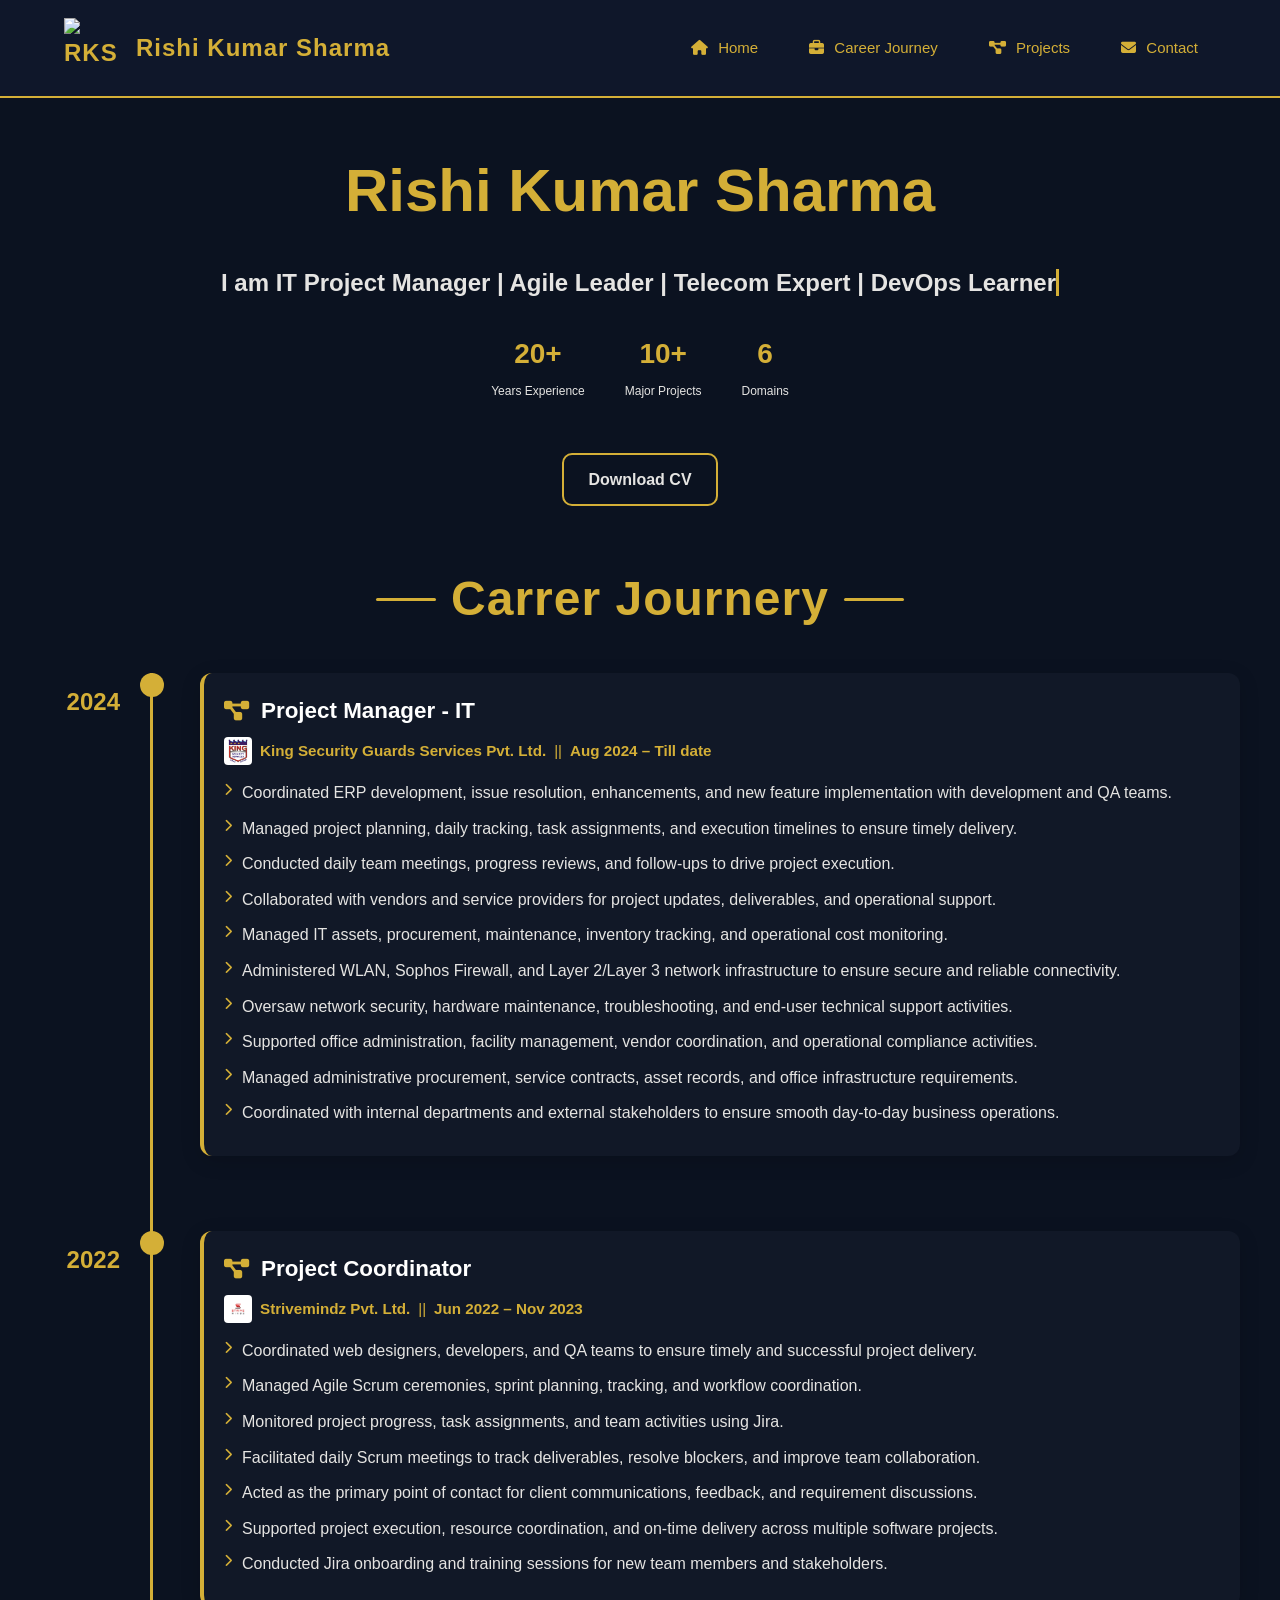
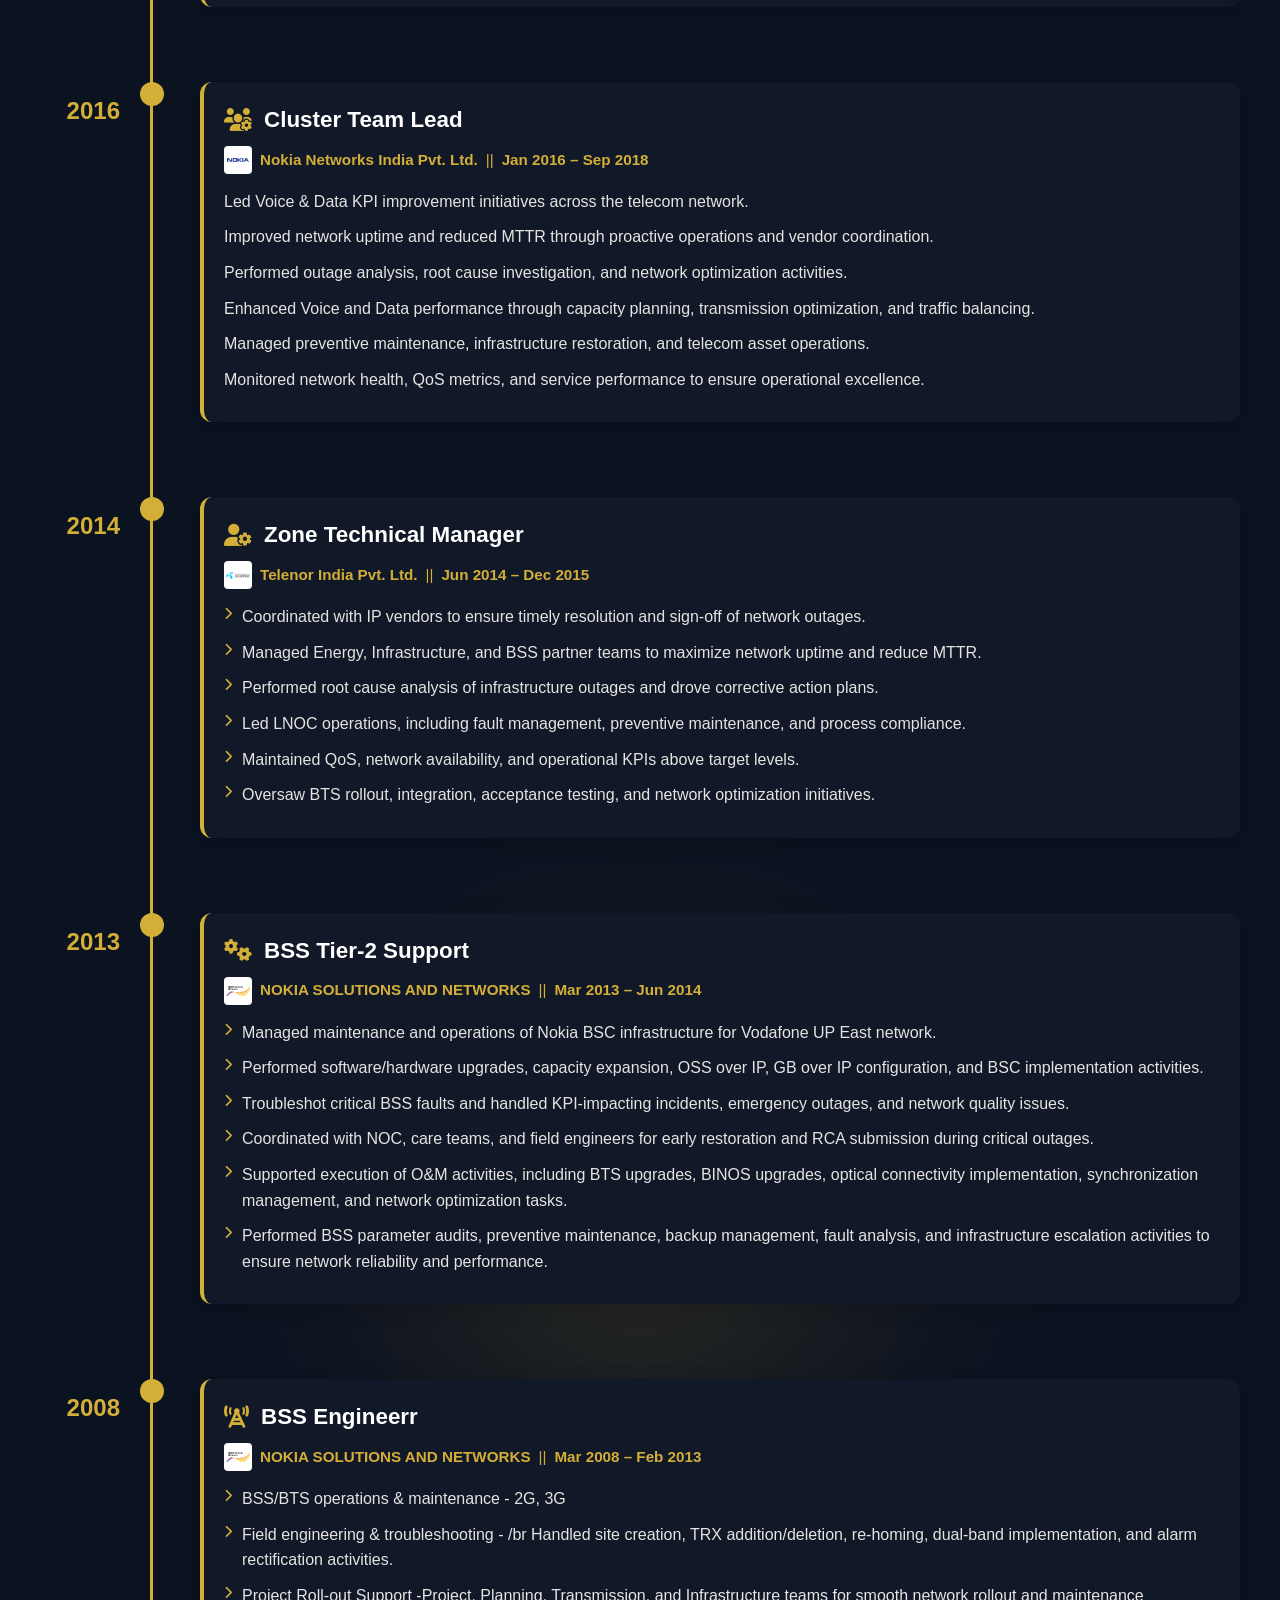
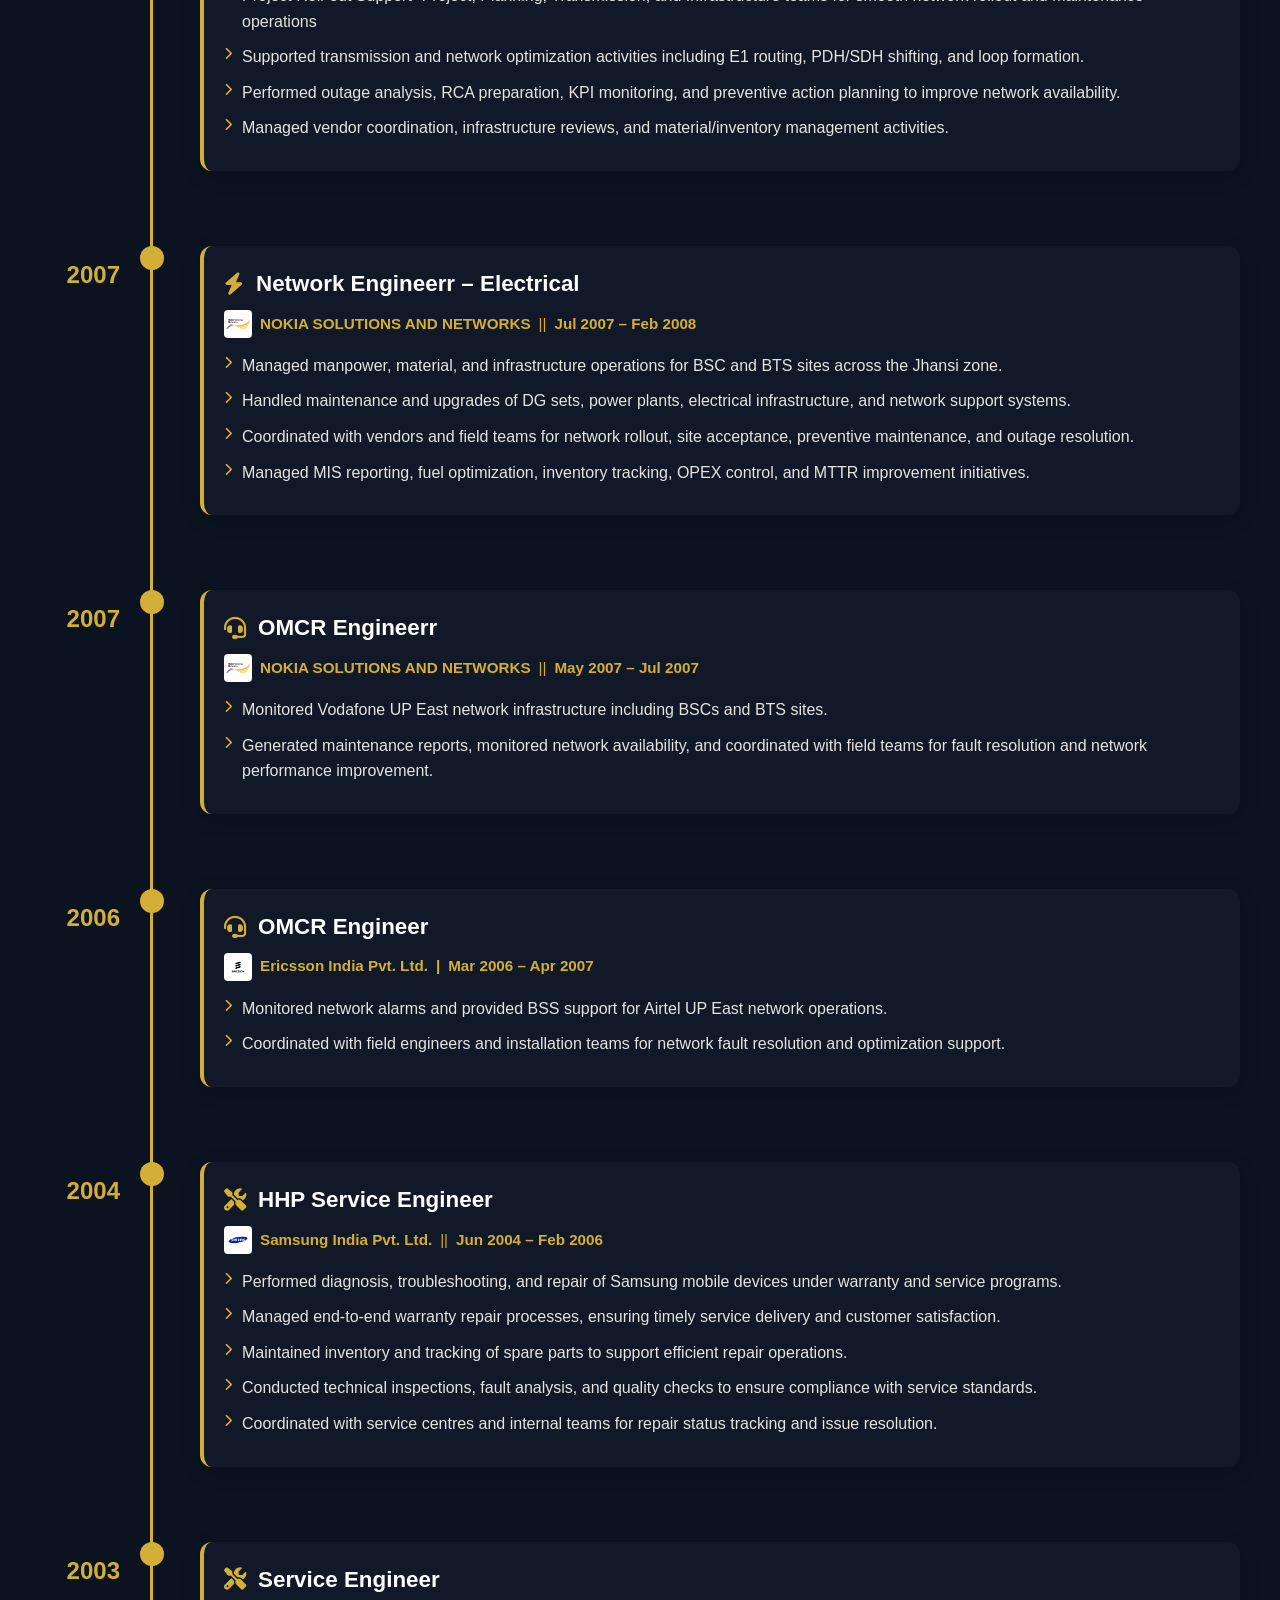
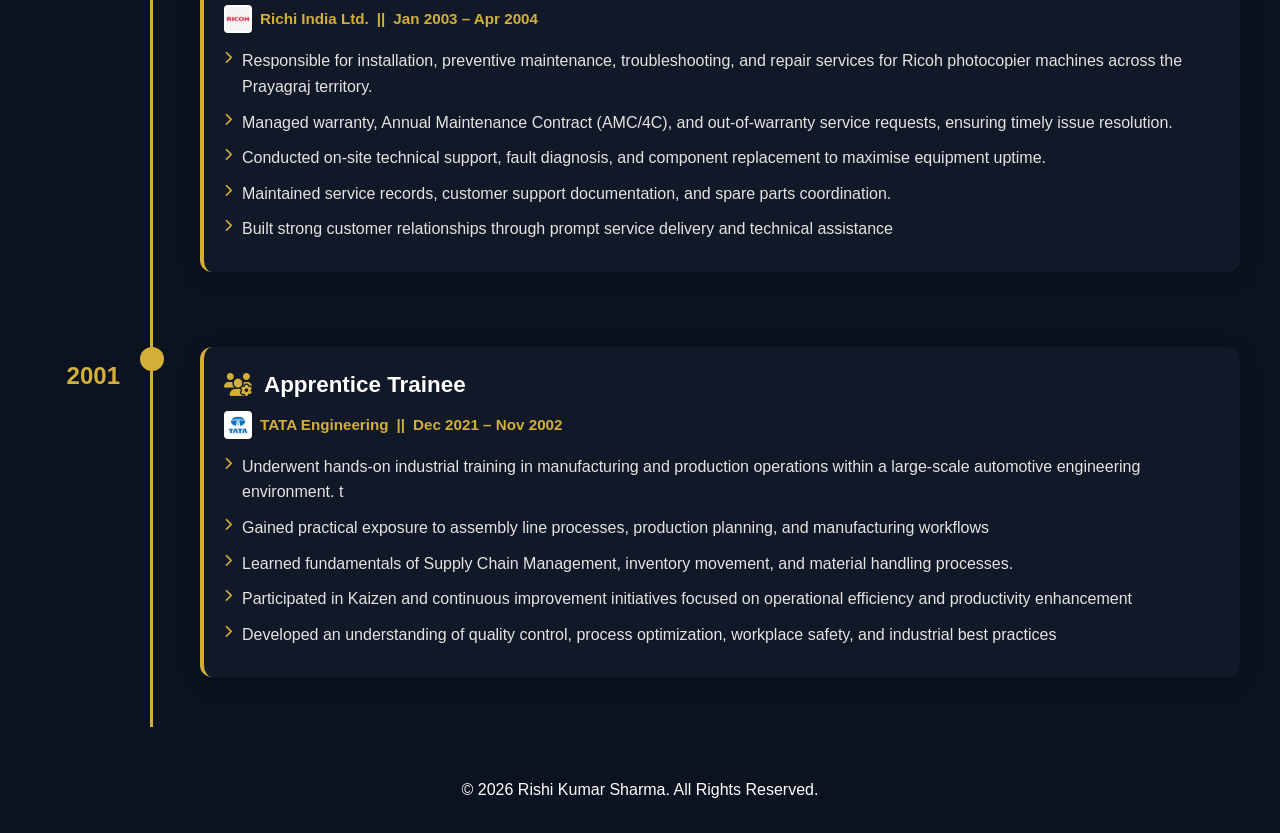
==== career.html @ 89b7b362 "css add for mobile view" ====
<!DOCTYPE html>
<html>
<head>
  <link rel="stylesheet" href="style1.css">
  <link rel="stylesheet"
        href="https://cdnjs.cloudflare.com/ajax/libs/font-awesome/6.5.1/css/all.min.css">
</head>
<body>

 <header class="navbar">

  <!-- <div class="logo">
    <a href="#">
  ♉
</a>
    Rishi Kumar Sharma
  </div> -->

<div class="logo">
    <img src="images/RKS_Logo.png" alt="RKS Logo">
    <span>Rishi Kumar Sharma</span>
</div>

  <nav>
    <a href="index.html">
      <i class="fas fa-home"></i> Home
    </a>

    <a href="career.html">
      <i class="fas fa-briefcase"></i> Career Journey
    </a>

    <a href="projects.html">
      <i class="fas fa-diagram-project"></i> Projects
    </a>

    <a href="index.html#contact">
      <i class="fas fa-envelope"></i> Contact
    </a>
  </nav>

</header>
<section class="career-hero-ultra">

  <div class="hero-glow"></div>

  <div class="career-hero-content">

    <h1 style="text-align:center; color:#D4AF37;"> Rishi Kumar Sharma</h1>

    <h2 style="text-align:center; color:#E5E4E2;"> I am IT Project Manager | Agile Leader | Telecom Expert | DevOps Learner <span class="typing"></span> 
    </h2>

    <!-- <p>
      IT Project Manager | Agile Leader | Telecom Expert | DevOps Learner
    </p> -->

    <div class="hero-stats">
      <div><h3>20+</h3><span>Years Experience</span></div>
      <div><h3>10+</h3><span>Major Projects</span></div>
      <div><h3>6</h3><span>Domains</span></div>
    </div>

    <div class="hero-buttons">
      <a href="rishi_kumar_sharma.pdf" class="btn btn-outline">Download CV</a>
      <!-- <a href="#contact" class="btn-outline">Contact</a> -->
    </div>


<!-- <div class="hero-content">

    <h2 style="text-align:center; color:#D4AF37; font-size: 36px;"> Carrer Journery</h2>

</div> -->

<section class="section-career">

    <div class="container-carrer">

      <h2 class="section-title">Carrer Journery</h2>

    </div>

  </section>

<!-- <div class="skill-radar-box">
  <h2>Skill Radar Overview</h2>
  <canvas id="skillRadar"></canvas>
</div> -->

    <!-- <div class="timeline"> -->

  <section id="experience">

    <div class="career-timeline">    
  <div class="experience-container">


     <!-- King -->

<div class="timeline-item">

    <div class="timeline-year">2024</div>

    <div class="timeline-marker"></div>


      <div class="experience-item">
        <h2 class="job-title"><i class="fas fa-diagram-project"></i> <strong>Project Manager - IT</strong></h2>
          <span class="company-details"><img src="images/king_logo.png" alt="King Logo" class="company-logo"><strong>King Security Guards Services Pvt. Ltd.</strong>  ||  <strong>Aug 2024 – Till date</strong></span>
          <ul class="job-responsibilities">
    <li><i class="fas fa-chevron-right"></i> Coordinated ERP development, issue resolution, enhancements, and new feature implementation with development and QA teams.</li>

    <li><i class="fas fa-chevron-right"></i> Managed project planning, daily tracking, task assignments, and execution timelines to ensure timely delivery.</li>

    <li><i class="fas fa-chevron-right"></i> Conducted daily team meetings, progress reviews, and follow-ups to drive project execution.</li>

    <li><i class="fas fa-chevron-right"></i> Collaborated with vendors and service providers for project updates, deliverables, and operational support.</li>

    <li><i class="fas fa-chevron-right"></i> Managed IT assets, procurement, maintenance, inventory tracking, and operational cost monitoring.</li>

    <li><i class="fas fa-chevron-right"></i> Administered WLAN, Sophos Firewall, and Layer 2/Layer 3 network infrastructure to ensure secure and reliable connectivity.</li>

    <li><i class="fas fa-chevron-right"></i> Oversaw network security, hardware maintenance, troubleshooting, and end-user technical support activities.</li>

    <li><i class="fas fa-chevron-right"></i> Supported office administration, facility management, vendor coordination, and operational compliance activities.</li>

    <li><i class="fas fa-chevron-right"></i> Managed administrative procurement, service contracts, asset records, and office infrastructure requirements.</li>

    <li><i class="fas fa-chevron-right"></i> Coordinated with internal departments and external stakeholders to ensure smooth day-to-day business operations.</li>
</ul>
        
</div>

</div>


    <!-- Strive Mindz -->

    <div class="timeline-item">

    <div class="timeline-year">2022</div>

    <div class="timeline-marker"></div>

      <div class="experience-item">
        <h2 class="job-title"><i class="fas fa-diagram-project"></i> <strong>Project Coordinator</strong></h2>
          <span class="company-details"><img src="images/sm_logo.png" alt="SM Logo" class="company-logo"><strong>Strivemindz Pvt. Ltd.</strong>  ||  <strong>Jun 2022 – Nov 2023</strong></span>
          <ul class="job-responsibilities">
             
              <li><i class="fas fa-chevron-right"></i> Coordinated web designers, developers, and QA teams to ensure timely and successful project delivery.</li>

              <li><i class="fas fa-chevron-right"></i> Managed Agile Scrum ceremonies, sprint planning, tracking, and workflow coordination.</li>

              <li><i class="fas fa-chevron-right"></i> Monitored project progress, task assignments, and team activities using Jira.</li>

              <li><i class="fas fa-chevron-right"></i> Facilitated daily Scrum meetings to track deliverables, resolve blockers, and improve team collaboration.</li>

              <li><i class="fas fa-chevron-right"></i> Acted as the primary point of contact for client communications, feedback, and requirement discussions.</li>

              <li><i class="fas fa-chevron-right"></i> Supported project execution, resource coordination, and on-time delivery across multiple software projects.</li>

              <li><i class="fas fa-chevron-right"></i> Conducted Jira onboarding and training sessions for new team members and stakeholders.</li>

          </ul>
        
      </div>

     </div> 

      <!-- Nokia -->
        
      <div class="timeline-item">

    <div class="timeline-year">2016</div>

    <div class="timeline-marker"></div>

      
      <div class="experience-item">

        <h2 class="job-title"><i class="fas fa-users-gear"></i> <strong>Cluster Team Lead  </strong></h2>
          <span class="company-details"><img src="images/nokia_logo.png" alt="Nokia Logo" class="company-logo"><strong>Nokia Networks India Pvt. Ltd.</strong>  ||  <strong>Jan 2016 – Sep 2018</strong></span>
          <ul class="job-responsibilities">
             <li>Led Voice & Data KPI improvement initiatives across the telecom network.</li>

             <li>Improved network uptime and reduced MTTR through proactive operations and vendor coordination.</li>

             <li>Performed outage analysis, root cause investigation, and network optimization activities.</li>

             <li>Enhanced Voice and Data performance through capacity planning, transmission optimization, and traffic balancing.</li>

             <li>Managed preventive maintenance, infrastructure restoration, and telecom asset operations.</li>

             <li>Monitored network health, QoS metrics, and service performance to ensure operational excellence.</li>
          </ul>
        
      </div>

      </div>

      <!-- Telenor-->

      <div class="timeline-item">

    <div class="timeline-year">2014</div>

    <div class="timeline-marker"></div>

       <div class="experience-item">
          <h2 class="job-title"><i class="fas fa-user-gear"></i> <strong>Zone Technical Manager </strong></h2>
          <span class="company-details"> <img src="images/telenor_logo.png" alt="Telenor Logo" class="company-logo"><strong>Telenor India Pvt. Ltd. </strong>  ||  <strong>Jun 2014 – Dec 2015</strong></span>
          <ul class="job-responsibilities">
           <li><i class="fas fa-chevron-right"></i> Coordinated with IP vendors to ensure timely resolution and sign-off of network outages.</li>
           <li><i class="fas fa-chevron-right"></i> Managed Energy, Infrastructure, and BSS partner teams to maximize network uptime and reduce MTTR.</li>
           <li><i class="fas fa-chevron-right"></i> Performed root cause analysis of infrastructure outages and drove corrective action plans.</li>
           <li><i class="fas fa-chevron-right"></i> Led LNOC operations, including fault management, preventive maintenance, and process compliance.</li>
           <li><i class="fas fa-chevron-right"></i> Maintained QoS, network availability, and operational KPIs above target levels.</li>
           <li><i class="fas fa-chevron-right"></i> Oversaw BTS rollout, integration, acceptance testing, and network optimization initiatives.</li>
         </ul>
        
      </div>

      </div>

      <!-- NSN- Suppot  -->

      <div class="timeline-item">

    <div class="timeline-year">2013</div>

    <div class="timeline-marker"></div>

      <div class="experience-item">
        <h2 class="job-title"><i class="fas fa-gears"></i> <strong>BSS Tier-2 Support </strong></h2>
          <span class="company-details"> <img src="images/nsn_logo.png" alt="NSN Logo" class="company-logo"><strong>NOKIA SOLUTIONS AND NETWORKS</strong>  ||  <strong>Mar 2013 – Jun 2014</strong></span>
          <ul class="job-responsibilities">
            <li><i class="fas fa-chevron-right"></i>Managed maintenance and operations of Nokia BSC infrastructure for Vodafone UP East network.</li>
            <li><i class="fas fa-chevron-right"></i>Performed software/hardware upgrades, capacity expansion, OSS over IP, GB over IP configuration, 
              and BSC implementation activities.</li>
            <li><i class="fas fa-chevron-right"></i>Troubleshot critical BSS faults and handled KPI-impacting incidents, emergency outages, and network quality issues.</li>
            <li><i class="fas fa-chevron-right"></i>Coordinated with NOC, care teams, and field engineers for early restoration and RCA submission during critical outages.</li>
            <li><i class="fas fa-chevron-right"></i>Supported execution of O&M activities, including BTS upgrades, BINOS upgrades, optical connectivity implementation,
               synchronization management, and network optimization tasks.</li>
            <li><i class="fas fa-chevron-right"></i>Performed BSS parameter audits, preventive maintenance, backup management, fault analysis, 
              and infrastructure escalation activities to ensure network reliability and performance.</li>
           </ul>
        
      </div>

      </div>

      <!-- NSN - BSS Engineer-->

      <div class="timeline-item">

    <div class="timeline-year">2008</div>

    <div class="timeline-marker"></div>

      <div class="experience-item">
        <h2 class="job-title"><i class="fas fa-tower-cell"></i> <strong>BSS Engineerr</strong></h2>
          <span class="company-details"> <img src="images/nsn_logo.png" alt="NSN Logo" class="company-logo"><strong>NOKIA SOLUTIONS AND NETWORKS</strong>  ||  <strong>Mar 2008 – Feb 2013</strong></span>
          <ul class="job-responsibilities">
            <li><i class="fas fa-chevron-right"></i>BSS/BTS operations & maintenance - 2G, 3G</li>
            <li><i class="fas fa-chevron-right"></i>Field engineering & troubleshooting - /br 
              Handled site creation, TRX addition/deletion, re-homing, dual-band implementation, and alarm rectification activities.</li>
            <li><i class="fas fa-chevron-right"></i>Project Roll-out Support -Project, Planning, Transmission, and Infrastructure teams for smooth network rollout and maintenance operations</li>
            <li><i class="fas fa-chevron-right"></i>Supported transmission and network optimization activities including E1 routing, PDH/SDH shifting, and loop formation.</li>
            <li><i class="fas fa-chevron-right"></i>Performed outage analysis, RCA preparation, KPI monitoring, and preventive action planning to improve network availability.</li>
            <li><i class="fas fa-chevron-right"></i>Managed vendor coordination, infrastructure reviews, and material/inventory management activities.</li>
          </ul>
      
      </div>

      </div>

      <!-- NSN Network Engineer -->

      <div class="timeline-item">

    <div class="timeline-year">2007</div>

    <div class="timeline-marker"></div>

      <div class="experience-item">
        <h2 class="job-title"><i class="fas fa-bolt"></i> <strong>Network Engineerr – Electrical</strong></h2>
          <span class="company-details"> <img src="images/nsn_logo.png" alt="NSN Logo" class="company-logo"> <strong>NOKIA SOLUTIONS AND NETWORKS</strong>  ||  <strong>Jul 2007 – Feb 2008</strong></span>
          <ul class="job-responsibilities">
            <li><i class="fas fa-chevron-right"></i>Managed manpower, material, and infrastructure operations for BSC and BTS sites across the Jhansi zone.</li>
            <li><i class="fas fa-chevron-right"></i>Handled maintenance and upgrades of DG sets, power plants, electrical infrastructure, and network support systems.</li>
            <li><i class="fas fa-chevron-right"></i>Coordinated with vendors and field teams for network rollout, site acceptance, preventive maintenance, and outage resolution.</li>
            <li><i class="fas fa-chevron-right"></i>Managed MIS reporting, fuel optimization, inventory tracking, OPEX control, and MTTR improvement initiatives.</li>
          </ul>
      
      </div>

      </div>


      <!-- NSN OMCR -->
       <div class="timeline-item">

    <div class="timeline-year">2007</div>

    <div class="timeline-marker"></div>

      <div class="experience-item">
         <h2 class="job-title"><i class="fas fa-headset"></i> <strong>OMCR Engineerr</strong></h2>
          <span class="company-details"> <img src="images/nsn_logo.png" alt="NSN Logo" class="company-logo"><strong>NOKIA SOLUTIONS AND NETWORKS</strong>  ||  <strong>May 2007 – Jul 2007</strong></span>
          <ul class="job-responsibilities">
            <li><i class="fas fa-chevron-right"></i>Monitored Vodafone UP East network infrastructure including BSCs and BTS sites.</li>
            <li><i class="fas fa-chevron-right"></i>Generated maintenance reports, monitored network availability, and coordinated with field teams for 
              fault resolution and network performance improvement.</li>
          </ul>
      
      </div>

      </div>


       <!-- Ericsson -->

       <div class="timeline-item">

    <div class="timeline-year">2006</div>

    <div class="timeline-marker"></div>

      <div class="experience-item">
      <h2 class="job-title"><i class="fas fa-headset"></i><strong>OMCR Engineer</strong></h2>
        <span class="company-details">
        <img src="images/Ericsson-Logo.png" alt="Ericsson Logo" class="company-logo">
        <strong>Ericsson India Pvt. Ltd.</strong><span class="separator">|</span><strong>Mar 2006 – Apr 2007</strong></span>
    <ul class="job-responsibilities">
        <li><i class="fas fa-chevron-right"></i>Monitored network alarms and provided BSS support for Airtel UP East network operations.</li>
        <li><i class="fas fa-chevron-right"></i>Coordinated with field engineers and installation teams for network fault resolution and optimization support.</li>
    </ul>

</div>

</div>
      <!-- Samsung -->

      <div class="timeline-item">

    <div class="timeline-year">2004</div>

    <div class="timeline-marker"></div>

      <div class="experience-item">
        <h2 class="job-title"><i class="fas fa-screwdriver-wrench"></i> <strong>HHP Service Engineer</strong></h2>
         <span class="company-details">
            <img src="images/samsung_logo.png" alt="Samsung Logo" class="company-logo">  <strong>Samsung India Pvt. Ltd.</strong>  ||  <strong>Jun 2004 – Feb 2006</strong></span>
          <ul class="job-responsibilities">
            <li><i class="fas fa-chevron-right"></i>Performed diagnosis, troubleshooting, and repair of Samsung mobile devices under warranty and service programs.</li>
            <li><i class="fas fa-chevron-right"></i>Managed end-to-end warranty repair processes, ensuring timely service delivery and customer satisfaction.</li>
            <li><i class="fas fa-chevron-right"></i>Maintained inventory and tracking of spare parts to support efficient repair operations.</li>
            <li><i class="fas fa-chevron-right"></i>Conducted technical inspections, fault analysis, and quality checks to ensure compliance with service standards.</li>
            <li><i class="fas fa-chevron-right"></i>Coordinated with service centres and internal teams for repair status tracking and issue resolution.</li>
          </ul>
      </div>
      </div>

      <!-- Richo  -->

      <div class="timeline-item">

    <div class="timeline-year">2003</div>

    <div class="timeline-marker"></div>

      <div class="experience-item">
       
          <h2 class="job-title"><i class="fas fa-screwdriver-wrench"></i> <strong>Service Engineer</strong></h2>
          <span class="company-details">
            <img src="images/ricoh_logo.png" alt="Ricoh Logo" class="company-logo">
            <strong>Richi India Ltd.</strong><span class="separator"> || </span><strong>Jan 2003 – Apr 2004</strong></span>
          <ul class="job-responsibilities">
            <li><i class="fas fa-chevron-right"></i>Responsible for installation, preventive maintenance, troubleshooting, and repair services for Ricoh photocopier
               machines across the Prayagraj territory.</li>
            <li><i class="fas fa-chevron-right"></i>Managed warranty, Annual Maintenance Contract (AMC/4C), and out-of-warranty service requests, 
              ensuring timely issue resolution.</li> 
            <li><i class="fas fa-chevron-right"></i>Conducted on-site technical support, fault diagnosis, and component replacement to maximise equipment uptime.</li>
            <li><i class="fas fa-chevron-right"></i>Maintained service records, customer support documentation, and spare parts coordination. </li>
            <li><i class="fas fa-chevron-right"></i>Built strong customer relationships through prompt service delivery and technical assistance</li>
          </ul>
      </div>

      </div>

      <!-- Tata -->
       <div class="timeline-item">


        
    <div class="timeline-year">2001</div>

    <div class="timeline-marker"></div>

      <div class="experience-item">
        
          <h2 class="job-title"><i class="fas fa-users-cog"></i> <strong>Apprentice Trainee</strong></h2>
          <span class="company-details">
           <img src="images/tata_logo.png" alt="Tata Logo" class="company-logo">
            <strong>TATA Engineering</strong><span class="separator"> || </span><strong>Dec 2021 – Nov 2002</strong></span>
       
          <ul class="job-responsibilities">
            <li><i class="fas fa-chevron-right"></i>Underwent hands-on industrial training in manufacturing and production operations within
               a large-scale automotive engineering environment. t</li>
            <li><i class="fas fa-chevron-right"></i>Gained practical exposure to assembly line processes, production planning, and manufacturing workflows</li>
            <li><i class="fas fa-chevron-right"></i>Learned fundamentals of Supply Chain Management, inventory movement, and material handling processes.</li>
            <li><i class="fas fa-chevron-right"></i>Participated in Kaizen and continuous improvement initiatives focused on operational efficiency and productivity enhancement</li>
             <li><i class="fas fa-chevron-right"></i>Developed an understanding of quality control, process optimization, workplace safety, and industrial best practices</li> 
          </ul>
        
       </div>
       </div>
      
  </section>
  </section>
  
<!-- <script>
function revealOnScroll() {
  const items = document.querySelectorAll(".reveal");

  items.forEach(el => {
    const top = el.getBoundingClientRect().top;

    if (top < window.innerHeight - 100) {
      el.classList.add("active");
    }
  });
}

window.addEventListener("scroll", revealOnScroll);
window.addEventListener("load", revealOnScroll);
</script>

<script>
const ctx = document.getElementById('skillRadar');

new Chart(ctx, {
  type: 'radar',
  data: {
    labels: [
      'Project Management',
      'Agile/Scrum',
      'Networking',
      'ERP Systems',
      'Vendor Management',
      'Team Leadership',
      'IT Infrastructure'
    ],
    datasets: [{
      label: 'Skill Level',
      data: [90, 85, 88, 92, 80, 95, 87],
      backgroundColor: 'rgba(212, 175, 55, 0.2)',
      borderColor: '#D4AF37',
      pointBackgroundColor: '#D4AF37',
      borderWidth: 2
    }]
  },
  options: {
    scales: {
      r: {
        angleLines: { color: '#444' },
        grid: { color: '#333' },
        pointLabels: { color: '#fff' },
        ticks: {
          display: false
        }
      }
    },
    plugins: {
      legend: {
        labels: {
          color: '#fff'
        }
      }
    }
  }
});
</script>

<script src="https://cdn.jsdelivr.net/npm/chart.js"></script>

<script>
document.addEventListener("DOMContentLoaded", function () {

  const ctx = document.getElementById('skillRadar');

  if (!ctx) {
    console.log("Canvas not found!");
    return;
  }

  new Chart(ctx, {
    type: 'radar',
    data: {
      labels: [
        'Project Management',
        'Agile/Scrum',
        'Networking',
        'ERP Systems',
        'Vendor Management',
        'Team Leadership',
        'IT Infrastructure'
      ],
      datasets: [{
        label: 'Skill Level',
        data: [85, 80, 80, 95, 90, 95, 90],
        backgroundColor: 'rgba(212, 175, 55, 0.2)',
        borderColor: '#D4AF37',
        pointBackgroundColor: '#D4AF37',
        borderWidth: 2
      }]
    },
    options: {
      responsive: true,
      maintainAspectRatio: false,
      scales: {
        r: {
          grid: { color: '#333' },
          angleLines: { color: '#444' },
          pointLabels: { color: '#fff' },
          ticks: { display: false }
        }
      }
    }
  });

});
</script> -->

<!-- Chart.js CDN -->
<!-- <script src="https://cdn.jsdelivr.net/npm/chart.js"></script>

</script> -->

  <!-- FOOTER -->
  <footer>
    <p>© 2026 Rishi Kumar Sharma. All Rights Reserved.</p>
  </footer>
<script>


</body>
---- style1.css ----
/* =====================================
   RISHI SHARMA PORTFOLIO THEME
   Navy Blue + White + Soft Gold
===================================== */

:root{
  --navy:#0F172A;
  --navy-dark:#0B1220;
  --white:#FFFFFF;
  --gold:#D4AF37;
  --gold-hover:#C49A1F;
  --text:#1E293B;
  --text-light:#64748B;
  --section:#D4AF37;
}

/* =========================
   GLOBAL
========================= */

*{
  margin:0;
  padding:0;
  box-sizing:border-box;
}

html{
  scroll-behavior:smooth;
}

body{
  font-family:'Poppins',sans-serif;
  background:var(--navy);
  color:var(--text);
  line-height:1.6;
}

.container{
  width:90%;
  max-width:1400px;
  margin:auto;
  background:#0F172A;
  padding: 20px;
}

.container-carrer{
  width:50%;
  max: width 300px;
  margin:auto;
  background:var(--navy-dark);
  padding: 15px;
}

/* =========================
   HEADER
========================= */

.hero-header{
    /* min-height:100vh; */
    display:flex;
    align-items:center;
    background:var(--navy);
     /* padding-top:120px; */
}
/* .hero{
  display:flex;
  justify-content:space-between;
  align-items:center;
  gap:50px;
  flex-wrap:wrap;
} */

/* HERO SECTION */

.hero{
    display:flex;
    justify-content:space-between;
    align-items:center;
    gap:60px;
    min-height:85vh;
    flex-wrap:nowrap;
}

/* LEFT SIDE */

.hero-text{
    flex:1;
    max-width:700px;

}

.hero-text h1{
    font-size:54px;
    line-height:1.1;
    margin-bottom:20px;
    color:#E5E4E2;
}

.hero-text h2{
    font-size:24px;
    margin-bottom:25px;
    color:var(--gold);
}

.hero-text p{
    font-size:18px;
    margin-bottom:30px;
    color:#E5E4E2;
}

/* RIGHT SIDE IMAGE */

.hero-image{
    width:380px;
    height:380px;
    flex-shrink:0;
}

.slider{
    width:100%;
    height:100%;
    border-radius:25px;
    overflow:hidden;
    border:4px solid #D4AF37;
    box-shadow:0 15px 40px rgba(212,175,55,.25);
}
/* =========================
   BUTTONS
========================= */

.buttons{
  display:flex;
  gap:20px;
  flex-wrap:wrap;
}

.btn{
  padding:12px 24px;
  background:var(--gold);
  color:var(--navy);
  text-decoration:none;
  border-radius:10px;
  font-weight:600;
  transition:.3s;
}

.btn:hover{
  background:var(--gold-hover);
  transform:translateY(-3px);
}

.btn-outline{
  background:transparent;
  border:2px solid var(--gold);
  color:#E5E4E2;
}

.btn-outline:hover{
  background:var(--gold);
  color:var(--navy);
}

/* =========================
   HERO IMAGE
========================= */

/* .hero-image{
  width:320px;
  height:320px;
} */


.hero-image img,
.slide{
    width: 100%;
    height: 100%;
    object-fit: contain;
    border-radius: 20px;
}
.slider{
  position:relative;
  width:100%;
  height:100%;
  overflow:hidden;
  border-radius:20px;
  border:4px solid var(--gold);

  box-shadow:
  0 0 30px rgba(212,175,55,.30);
}

.slide{
  position:absolute;
  width:100%;
  height:100%;
  object-fit:cover;
  opacity:0;
  transition:1s;
}

.slide.active{
  opacity:1;
}

/* =========================
   SECTION
========================= */

.section{
  padding:20px 0;
  background:var(--navy);
}

.section-carrer{
  padding:20px 0;
  background:var(--navy-dark);
}

.dark-section{
  background:var(--navy);
}

.section-title{
    display:flex;
    align-items:center;
    justify-content:center;
    gap:15px;
    padding: 20px;
    
    
    

    font-size:48px;      /* Increase size*/
    font-weight:700;
    color:var(--gold);
    letter-spacing:1px
}
.section-title::before,
.section-title::after{
    content:"";
    width:60px;
    height:3px;
    background:#D4AF37;
    border-radius:10px;
}

/* =========================
   ABOUT
========================= */

.about-text{
  color:#ffffff;
  margin:15px;
}

/* =========================
   SKILLS
========================= */

.skills{
  display:grid;
  grid-template-columns:repeat(auto-fit,minmax(180px,1fr));
  gap:20px;
}

.card{
  background:var(--white);
  border-radius:18px;
  padding:20px;

  display:flex;
  flex-direction:column;
  align-items:center;
  justify-content:center;

  gap:10px;

  box-shadow:
  0 8px 25px rgba(0,0,0,.08);

  transition:.3s;
}

.card i{
  font-size:30px;
  color:var(--gold);
}

.card span{
  color:var(--text);
  font-weight:600;
}

.card:hover{
  transform:translateY(-8px);

  box-shadow:
  0 15px 35px rgba(212,175,55,.25);
}

/* =========================
   PROJECTS
========================= */

.projects{
  display:grid;
  grid-template-columns:repeat(2,1fr);
  gap:25px;
}


.project-card{
    background:#ffffff;
    color:#1E293B;
    border-radius:20px;
    padding:25px;
    box-shadow:0 10px 30px rgba(0,0,0,.08);
    transition:.3s;
    border-top:5px solid #D4AF37;
}

.project-card:hover{
    transform:translateY(-8px);
}

.project-header{
    display:flex;
    align-items:center;
    gap:15px;
    margin-bottom:15px;
}

.project-header i{
    font-size:28px;
    color:#D4AF37;
}

.project-header h3{
    color:#0F172A;
    margin:0;
}

.project-module h4{
    color:#D4AF37;
    margin:0;
}

.project-summary{
    margin-bottom:20px;
    line-height:1.7;
}

.project-section{
    margin-bottom:20px;
}

.project-section h4{
    color:#D4AF37;
    margin-bottom:10px;
}

.tags{
    display:flex;
    flex-wrap:wrap;
    gap:8px;
}

.tags span{
    background:#F8FAFC;
    color:#0F172A;
    padding:6px 12px;
    border-radius:30px;
    font-size:13px;
    border:1px solid #E2E8F0;
}

.project-section ul{
    padding-left:20px;
}

.project-section li{
    margin-bottom:8px;
}

.project-impact{
    background:#F8FAFC;
    padding:15px;
    border-radius:12px;
    border-left:4px solid #D4AF37;
}

.project-impact h4{
    color:#D4AF37;
    margin-bottom:8px;
}


/* Slider Container */
.award-slider-container{
    position: relative;
    width: 100%;
    overflow: hidden;
    padding: 0 60px;
}

/* Horizontal Slider */
.award-slider{
    display: flex;
    flex-wrap: nowrap;      /* IMPORTANT */
    gap: 20px;
    overflow-x: auto;
    overflow-y: hidden;
    scroll-behavior: smooth;
    padding: 10px;
}

.award-slider::-webkit-scrollbar{
    display: none;
}

/* Cards */
.achievement-card{
    min-width: 400px;
    max-width: 400px;
    flex: 0 0 400px;       /* IMPORTANT */
    background: var(--navy);
    border-radius: 15px;
    overflow: hidden;
    box-shadow: 0 8px 25px rgba(0,0,0,.08);
    text-align: center;
    
}

.achievement-card:hover{
  transform:translateY(-8px);
}

.achievement-card img{
  width:100%;
  max-width: 300px;
  height:240px;
  object-fit:contain;
  display:block;
  border-bottom: 2px solid #D4AF37;
  cursor:pointer;
  margin: 20px auto 10px;
}

.achievement-content{
  padding:18px;
  text-align: center;
}

.achievement-content h3{
  color:#D4AF37;
  font-size:14px;
}

.achievement-content p{
  color:#E5E4E2;
}

/* =========================
   SLIDER BUTTONS
========================= */

.award-btn{
    position:absolute;
    top:50%;
    transform:translateY(-50%);
    width:45px;
    height:45px;
    border:none;
    border-radius:50%;
    background:#D4AF37;
    color:#0F172A;
    font-size:22px;
    font-weight:bold;
    cursor:pointer;
    z-index:999;
    box-shadow:0 4px 12px rgba(0,0,0,0.2);
}

.prev-btn{
    left:5px;
}

.next-btn{
    right:5px;
}

.award-slider-container{
    position:relative;
    width:100%;
    overflow:hidden;
    padding:0 60px;
}

/* =========================
   AWARD BUTTON
========================= */

.award-btn{
    position:absolute;
    top:50%;
    transform:translateY(-50%);
    z-index:1000;

    width:45px;
    height:45px;

    border:none;
    border-radius:50%;

    background:#D4AF37;
    color:#0F172A;

    font-size:22px;
    cursor:pointer;
}

.prev-btn{
    left:10px;
}

.next-btn{
    right:10px;
}

.award-btn:hover{
    background:#b8941f;
}


/* =========================
   POPUP
========================= */

.award-popup{
  position:fixed;
  top:0;
  left:0;

  width:100%;
  height:100%;

  background:rgba(15,23,42,.92);

  display:none;
  justify-content:center;
  align-items:center;

  z-index:9999;
}

.award-popup-content{
  background:var(--white);
  padding:25px;
  border-radius:20px;

  width:90%;
  max-width:750px;

  text-align:center;
  position:relative;
}

.award-popup-content img{
  width:100%;
  max-height:450px;
  object-fit:contain;
}

.award-popup-content h3{
  color:var(--gold);
  margin-top:15px;
}

.award-popup-content p{
  color:var(--text);
}

.close-popup{
  position:absolute;
  top:10px;
  right:20px;

  font-size:35px;
  color:var(--gold);
  cursor:pointer;
}

/* =========================
   CONTACT
========================= */

.contact-box{
  text-align:center;
  color:#E5E4E2;
  font-size:22px;
  font-weight:bold;

}

.socials{
  margin-top:30px;
  display:flex;
  justify-content:center;
  gap:20px;
  flex-wrap:wrap;
}

.socials a{
  width:55px;
  height:55px;

  display:flex;
  align-items:center;
  justify-content:center;

  background:var(--white);
  color:var(--gold);

  border-radius:50%;

  text-decoration:none;
  font-size:24px;

  transition:.3s;

  box-shadow:
  0 5px 20px rgba(0,0,0,.08);
}

.socials a:hover{
  background:var(--gold);
  color:var(--navy);

  transform:translateY(-5px) scale(1.1);
}

/* =========================
   FOOTER
========================= */

footer{
  text-align:center;
  padding:30px;
  background:var(--navy-dark);
  color:var(--white);
}

/* =========================
   TYPING EFFECT
========================= */

.typing{
  color:var(--gold);
  border-right:3px solid var(--gold);
  animation:blink .8s infinite;
}

@keyframes blink{
  50%{
    border-color:transparent;
  }
}

/* =========================
   MOBILE
========================= */

@media(max-width:768px){

  .hero{
    flex-direction:column;
    text-align:center;
  }

  .hero-text h1{
    font-size:32px;
  }

  .projects{
    grid-template-columns:1fr;
  }

 
  .achievement-card{
    min-width:90%;
    max-width:90%;
  }

}

/* =========================
   NAVBAR
========================= */


/* .logo{
  color:#D4AF37;
  font-size:24px;
  font-weight:700;
  letter-spacing:1px;
} */

.logo i{
  margin-right:8px;
}

.logo{
    display:flex;
    align-items:center;
    gap:12px;
    font-size:24px;
    font-weight:700;
    letter-spacing:1px;
    color:#D4AF37;
}

.logo img{
    width:60px;
    height:60px;
    object-fit:contain;
}


.navbar{
    display:flex;
    justify-content:space-between;
    align-items:center;
    flex-wrap:wrap;
    padding:18px 5%;
    background:var(--navy);
    border-bottom:2px solid #D4AF37;
    position:sticky;
    top:0;
    z-index:1000;
}

.navbar nav{
  display:flex;
  gap:15px;
  flex-wrap:wrap;
  
}

.navbar nav a{
  color:#D4AF37;
  text-decoration:none;
  padding:10px 18px;
  border-radius:8px;

  font-size:15px;
  font-weight:500;

  transition:0.3s;
}

.navbar nav a i{
  margin-right:6px;
}

.navbar nav a:hover{
  background:#D4AF37;
  color:#0F172A;
  transform:translateY(-2px);
}

/* Active Page */

.navbar nav a.active{
  background:#D4AF37;
  color:#0F172A;
}

/* Mobile */

@media(max-width:768px){

  .navbar{
    flex-direction:column;
    gap:15px;
  }

  .navbar nav{
    flex-wrap:wrap;
    justify-content:center;
  }

}




nav a {
  text-decoration: none !important;
  color: #D4AF37;
}


/* =========================
   PROJECT PAGE BASE
========================= */

.projects-page {
  background: #0F172A;
  padding: 80px 0;
  color: #fff;
}

.page-title {
  text-align: center;
  font-size: 42px;
  font-weight: 700;
  color: #D4AF37;
  margin-bottom: 10px;
}

.page-title i {
  margin: 0 10px;
}

.page-subtitle {
  text-align: center;
  color: #cbd5e1;
  max-width: 900px;
  margin: 0 auto 50px;
  font-size: 16px;
}

/* =========================
   GRID LAYOUT
========================= */

.projects-grid {
  display: grid;
  grid-template-columns: repeat(2, 1fr);
  gap: 25px;
}




/* =========================
   PROJECT CARD
========================= */

.project-detail-card {
  background: var(--navy);
  color: #1E293B;
  border-radius: 18px;
  padding: 25px;
  box-shadow: 0 10px 30px rgba(0,0,0,0.15);
  border-top: 5px solid #D4AF37;
  transition: 0.3s ease;
}

.project-detail-card:hover {
  transform: translateY(-8px);
}

/* =========================
   HEADER INSIDE CARD
========================= */

.project-header {
  display: flex;
  align-items: center;
  gap: 15px;
  margin-bottom: 15px;
}

.project-icon {
  font-size: 28px;
  color: #D4AF37;
}

.project-header h2 {
  font-size: 20px;
  color: #D4AF37;
  margin: 0;
}

.project-header span {
  font-size: 13px;
  color: #D4AF37;
}

.project-header h4{
  font-size: 14px;
  color: #D4AF37;
  margin: 0;
}

/* =========================
   TEXT
========================= */

.project-summary {
  margin: 15px 0;
  color: #ffffff;
  line-height: 1.6;
}

h4 {
  margin-top: 15px;
  color: #D4AF37;
}

/* =========================
   LISTS
========================= */

.project-detail-card ul {
  padding-left: 18px;
  margin: 10px 0;
}

.project-detail-card li {
  margin-bottom: 6px;
  color: #ffffff;
}

/* =========================
   TECH STACK
========================= */

.tech-stack {
  display: flex;
  flex-wrap: wrap;
  gap: 8px;
  margin-top: 15px;
}

.tech-stack span {
  background: var(--navy);
  color: #D4AF37;
  padding: 5px 12px;
  border-radius: 20px;
  font-size: 12px;
  border: 1px solid #E2E8F0;
}

/* =========================
   HIGHLIGHT BOX
========================= */

.project-highlight {
  margin-top: 15px;
  padding: 12px;
  background: var(--navy);
  border-left: 4px solid #D4AF37;
  font-size: 14px;
  color: #ffffff;
}

/* =========================
   WEBSITE LINKS
========================= */

.website-list {
  list-style: none;
  padding: 0;
}

.website-list li {
  margin-bottom: 8px;
}

.website-list a {
  color: #0F172A;
  text-decoration: none;
  font-weight: 500;
}

.website-list a:hover {
  color: #D4AF37;
}

/* =========================
   RESPONSIVE
========================= */

@media(max-width:768px) {
  .page-title {
    font-size: 30px;
  }

  .projects-grid {
    grid-template-columns: 1fr;
  }
}

/* =========================
   CAREER PAGE PREMIUM UPGRADE
========================= */

.career-page {
  background: #0F172A;
  color: #fff;
  padding: 80px 0;
}

/* AI BADGE */
.ai-badge {
  text-align: center;
  margin: 20px auto;
  padding: 10px 18px;
  background: rgba(212,175,55,0.15);
  border: 1px solid #D4AF37;
  border-radius: 30px;
  width: fit-content;
  color: #D4AF37;
}

/* CAREER METER */
.career-meter {
  display: flex;
  justify-content: center;
  gap: 15px;
  flex-wrap: wrap;
  margin: 25px 0;
}

.level {
  padding: 8px 14px;
  border-radius: 20px;
  background: rgba(255,255,255,0.08);
  color: #cbd5e1;
  font-size: 13px;
}

.level.active {
  background: #D4AF37;
  color: #0F172A;
  font-weight: bold;
}

/* CV BUTTON */
.cv-download {
  text-align: center;
  margin-bottom: 40px;
}

.cv-download a {
  display: inline-block;
  padding: 10px 18px;
  background: #D4AF37;
  color: #0F172A;
  border-radius: 8px;
  text-decoration: none;
  font-weight: 600;
}


.hero-ultra{
  position:relative;
  min-height:100vh;
  display:flex;
  align-items:center;
  justify-content:center;
  background:#0B1220;
  overflow:hidden;
  color:white;
  text-align:left;
}

.career-hero-ultra{
  position:relative;
  min-height:100vh;
  display:flex;
  align-items:center;
  justify-content:center;
  background:#0B1220;
  overflow:hidden;
  color:white;
  text-align:left;
  padding: 20px;
}

.hero-glow{
  position:absolute;
  width:600px;
  height:600px;
  background:radial-gradient(circle,#D4AF37 0%,transparent 70%);
  filter:blur(120px);
  opacity:0.25;
}

.hero-content h1{
  font-size:60px;
  color:#fff;
}

.career-hero-content h1{
  font-size:60px;
  color:#D4AF37;
  padding: 25px;
}

.hero-content h2{
  color:#D4AF37;
  margin:15px 0;
}

.hero-content p{
  color:#94a3b8;
  margin-bottom:30px;
}

.hero-stats{
  display:flex;
  justify-content:center;
  gap:40px;
  margin:30px 0;
  text-align: center;
}

.hero-stats h3{
  font-size:28px;
  color:#D4AF37;
}

.hero-stats span{
  font-size:12px;
  color:#E5E4E2;
}

.hero-buttons{
  display:flex;
  justify-content:center;
  gap: 15px;
  padding:20px;
}

.career-netflix{
  background:#0B1220;
  padding:100px 0;
}

.career-carousel{
  display:flex;
  gap:25px;
  overflow-x:auto;
  padding:40px;
  scroll-snap-type:x mandatory;
}

.career-card{
  min-width:320px;
  background:linear-gradient(145deg,#111827,#0f172a);
  border-radius:20px;
  padding:25px;
  border:1px solid rgba(212,175,55,0.2);
  transition:0.4s;
  position:relative;
}

.career-card::before{
  content:"";
  position:absolute;
  inset:0;
  background:radial-gradient(circle at top,#D4AF37 0%,transparent 70%);
  opacity:0;
  transition:0.4s;
}

.career-card:hover::before{
  opacity:0.15;
}

.career-card:hover{
  transform:scale(1.08);
  border-color:#D4AF37;
}

.skill-radar-box h2{
  color: #D4AF37;
  margin-bottom: 20px;
}

.skill-radar-box{
  width:100%;
  max-width:500px;
  height:350px;
  margin:40px auto;
  background:rgba(255,255,255,0.05);
  padding:20px;
  border-radius:15px;
}

#skillRadar{
  width:100% !important;
  height:300px !important;
}

/* Job Title */
.job-title {
    display: flex;
    align-items: center;
    gap: 12px;
    margin-bottom: 8px;
    font-size: 1.4rem;
    color: #fff;
}

.job-title i {
    color: #D4AF37;
}

/* Company Details */
.company-details {
    display: flex;
    align-items: center;
    flex-wrap: wrap;
    gap: 8px;
    margin-bottom: 15px;
    color: #D4AF37;
    font-size: 0.95rem;
}

/* Company Logo */
.company-logo {
    width: 28px;
    height: 28px;
    object-fit: contain;
    background: #ffffff;
    border-radius: 4px;
    padding: 2px;
}

.separator {
    color: #D4AF37;
    font-weight: bold;
}

/* Responsibilities */
.job-responsibilities {
    list-style: none;
    padding: 0;
    margin: 0;
}

.job-responsibilities li {
    display: flex;
    align-items: flex-start;
    gap: 10px;
    margin-bottom: 10px;
    line-height: 1.6;
    color: #E5E4E2;
}

.job-responsibilities li i {
    color: #D4AF37;
    margin-top: 4px;
    font-size: 0.8rem;
    flex-shrink: 0;
}

.experience-container {
    display: flex;
    flex-direction: column;
    gap: 25px;
    width: 100%;
}

.experience-item{
    background:#111827;
    padding:25px;
    border-radius:16px;
    border-left:4px solid #D4AF37;
    box-shadow:0 5px 20px rgba(0,0,0,0.15);
    width: 100%;
    margin-bottom: 10px;
}

.timeline-dot{
    width:40px;
    height:40px;
    border-radius:50%;
    background:#ffffff;
    display:flex;
    align-items:center;
    justify-content:center;
    overflow:hidden;
    border:2px solid #D4AF37;
}

.timeline-dot img{
    width:24px;
    height:24px;
    object-fit:contain;
}

.timeline{
    position:relative;
    margin-top:40px;
}

.timeline::before{
    content:'';
    position:absolute;
    left:140px;
    top:0;
    bottom:0;
    width:3px;
    background:#D4AF37;
}

.timeline-item{
    display:grid;
    grid-template-columns:120px 40px 1fr;
    gap:20px;
    margin-bottom:40px;
    position:relative;
}

.timeline-date{
    text-align:right;
    color:#D4AF37;
    font-weight:700;
    font-size:14px;
    padding-top:8px;
}

.timeline-dot{
    width:18px;
    height:18px;
    background:#D4AF37;
    border-radius:50%;
    border:4px solid #0F172A;
    position:relative;
    z-index:2;
    margin-top:10px;
}

/* Career Timeline */
.career-timeline{
    position:relative;
    max-width:1200px;
    margin:auto;
}

/* Gold vertical line */
.career-timeline::before{
    content:'';
    position:absolute;
    left:110px;
    top:0;
    bottom:0;
    width:3px;
    background:#D4AF37;
}

/* One experience row */
.timeline-item{
    display:grid;
    grid-template-columns:80px 40px 1fr;
    gap:20px;
    margin-bottom:40px;
    position:relative;
}

/* Year */
.timeline-year{
    text-align:right;
    color:#D4AF37;
    font-size:24px;
    font-weight:700;
    padding-top:10px;
}

/* Circle marker */
/* .timeline-marker{
    width: 24px;px;
    height: 24px;;
    background:#D4AF37;
    border-radius:50%;
    border:4px solid #0f172a;
    z-index:2;
    margin-top:10px;
} */

.timeline-marker{
    width:24px;
    height:24px;
    background:#D4AF37;
    border-radius:50%;
    display:flex;
    align-items:center;
    justify-content:center;
    color:#111827;
    font-size:14px;
    font-weight:bold;
}


/* Existing card */
.experience-item{
    background:#111827;
    border-left:4px solid #D4AF37;
    border-radius:12px;
    padding:20px;
}



/* Carrer Highlight */
.career-highlight {
    display: flex;
    align-items: justify;
    gap: 12px;
    margin-bottom: 8px;
    font-family:'Poppins',sans-serif;
    font-size: 14px;
    font-weight: 500;
    color: #ffffff;
}

.career-highlight{
    list-style: none;
    margin: 12px 0;
    font-size: 14px;
    line-height: 1.8;
    display: flex;
    align-items: flex-start;
    gap: 10px;
}

.career-highlight i{
    color: #FFD700;   /* Gold Star */
    font-size: 14px;
    margin-top: 4px;
}

.career-highlight span{
    color: #E5E7EB;   /* Bright Silver Text */
    font-weight: 300;
}


/* Certificate Logo */
.certificate-logo {
    width: 20px;
    height: 20px;
    object-fit: contain;
    background: #D4AF37;
    border-radius: 4px;
    padding: 2px;
}

/* Mobile  */
@media (max-width:768px){

    .award-slider-container{
      padding: 20px;
      grid-template-columns:1fr;
  }

    .achievement-card{
        min-width:100%;
        max-width:100%;
    }

    .award-slider{
        gap:10px;
    }

    .award-btn{
        width:35px;
        height:35px;
        font-size:18px;
    }

}

@media (max-width:768px){

    .hero{
        flex-direction:column;
        text-align:center;
    }

    .hero-image{
        width:100%;
        margin-top:20px;
    }

    .slider{
        width:100%;
        max-width:320px;
        margin:auto;
    }

    .slider img{
        width:100%;
        height:auto;
        object-fit:cover;
        border-radius:20px;
    }

}

/* =========================
   MOBILE RESPONSIVE
========================= */

@media (max-width: 768px) {

  /* Navbar */
  .navbar{
    flex-direction: column;
    padding: 15px;
    gap: 15px;
  }

  .navbar nav{
    display: flex;
    flex-wrap: wrap;
    justify-content: center;
    gap: 8px;
  }

  .navbar nav a{
    padding: 4px 8px;
    font-size: 8px;
  }

  /* Hero Section */

  .hero,
  .hero-content{
    display: flex;
    flex-direction: column;
    text-align: center;
    gap: 25px;
    padding: 20px;
  }

  .hero-text h1,
  .hero-content h1{
    font-size: 24px;
    line-height: 1.2;
  }

  .hero-text h2,
  .hero-content h2{
    font-size: 20px;
    line-height: 1.5;
  }

  .hero-text p{
    font-size: 11px;
  }

  /* Hero Image */

   .hero{
        flex-direction: column;
        text-align: center;
    }

  .hero-image{
    width: 100%;
        max-width: 280px;
        height: 280px;
        margin: 20px auto;
  }

  .slider{
    position: relative;
    width: 100%;
        height: 100%;
        overflow: hidden;
        border-radius: 20px;
  }

  .slide{
     width: 100%;
        height: 100%;
        object-fit: cover;
        /* object-position: right; */

        position: absolute;
        top: 0;
        left: 0;
        width: 100%;
       
        }

  /* Hero Stats */

  .hero-stats{
    display: grid;
    grid-template-columns: 1fr;
    gap: 15px;
  }

  .hero-stats div{
    padding: 15px;
  }

  .hero-stats h3{
    font-size: 16px;
  }

  /* Buttons */

  .hero-buttons,
  .buttons{
    justify-content: center;
    flex-wrap: wrap;
  }

  .btn,
  .btn-outline{
    width: 100%;
    max-width: 250px;
  }

  /* Section Title */

  .section-title{
    font-size: 30px;
    text-align: center;
    flex-wrap: wrap;
    gap: 10px;
  }

  .section-title::before,
  .section-title::after{
    width: 35px;
  }

  /* Page Title */

  .page-title{
    font-size: 32px;
    text-align: center;
  }

  .page-subtitle{
    font-size: 16px;
    text-align: center;
    padding: 0 10px;
  }

  /* Skill Radar */

  .skill-radar-box{
    width: 100%;
    height: 320px;
    padding: 15px;
  }

  #skillRadar{
    width: 100% !important;
    height: 260px !important;
  }

  /* Timeline */

  .timeline::before{
    left: 20px;
  }

  .timeline-item{
    padding-left: 60px;
  }

  .timeline-dot{
    left: 12px;
  }

  .timeline-content{
    padding: 15px;
  }

  .timeline-content h2{
    font-size: 20px;
  }

  /* Project Cards */

  .projects-grid{
    grid-template-columns: 1fr;
  }

}
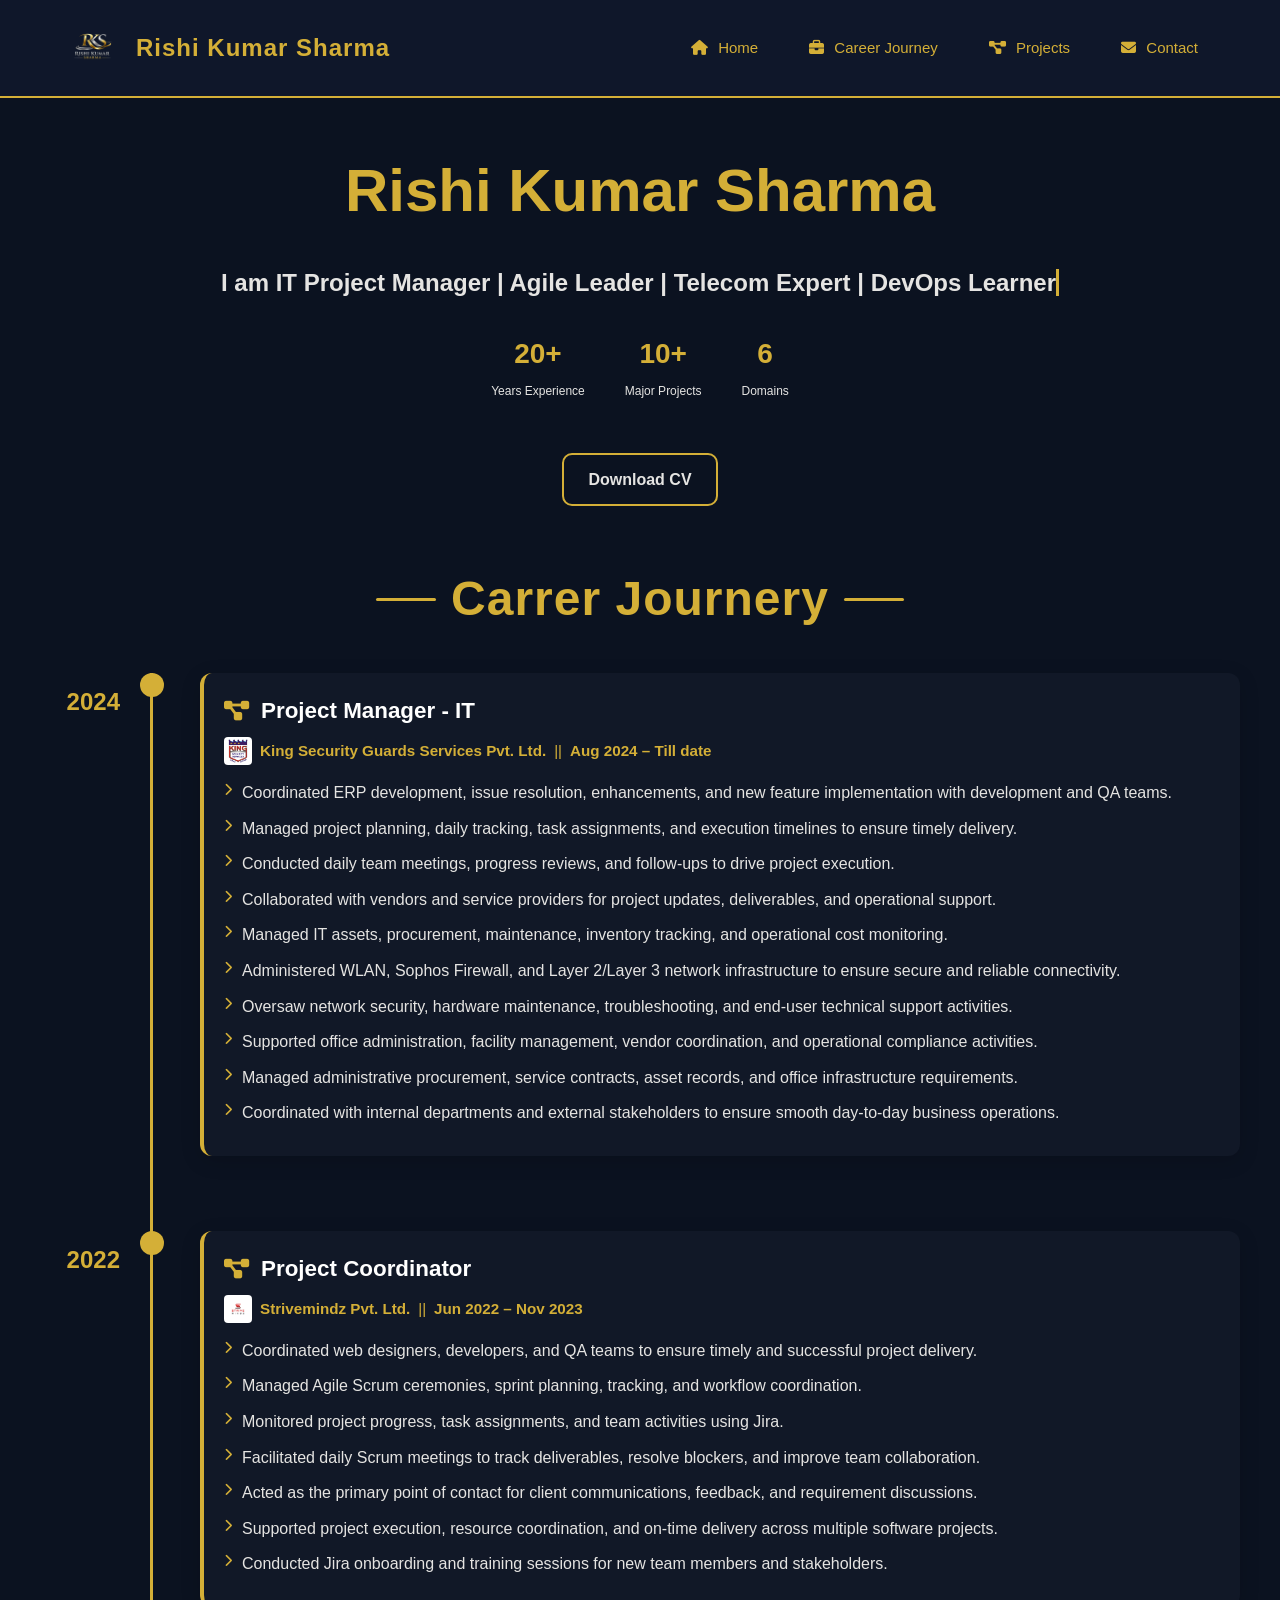
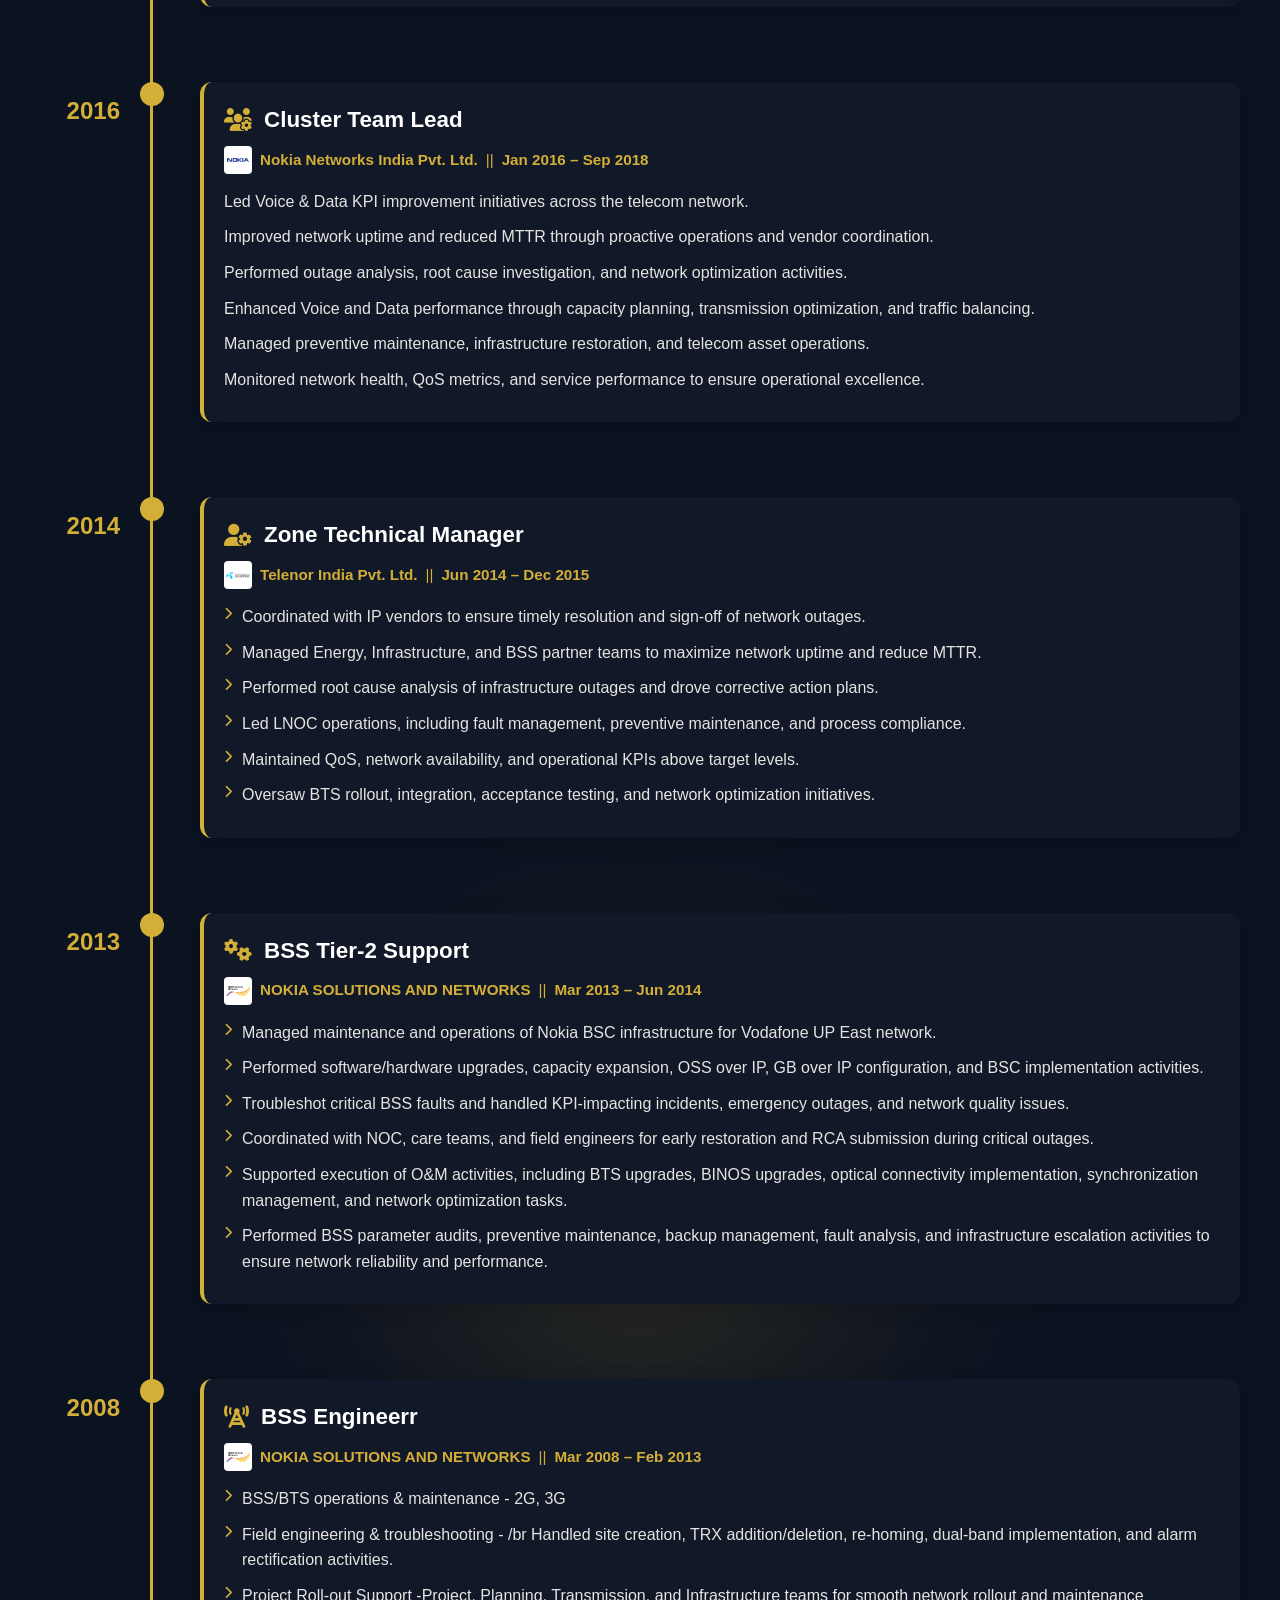
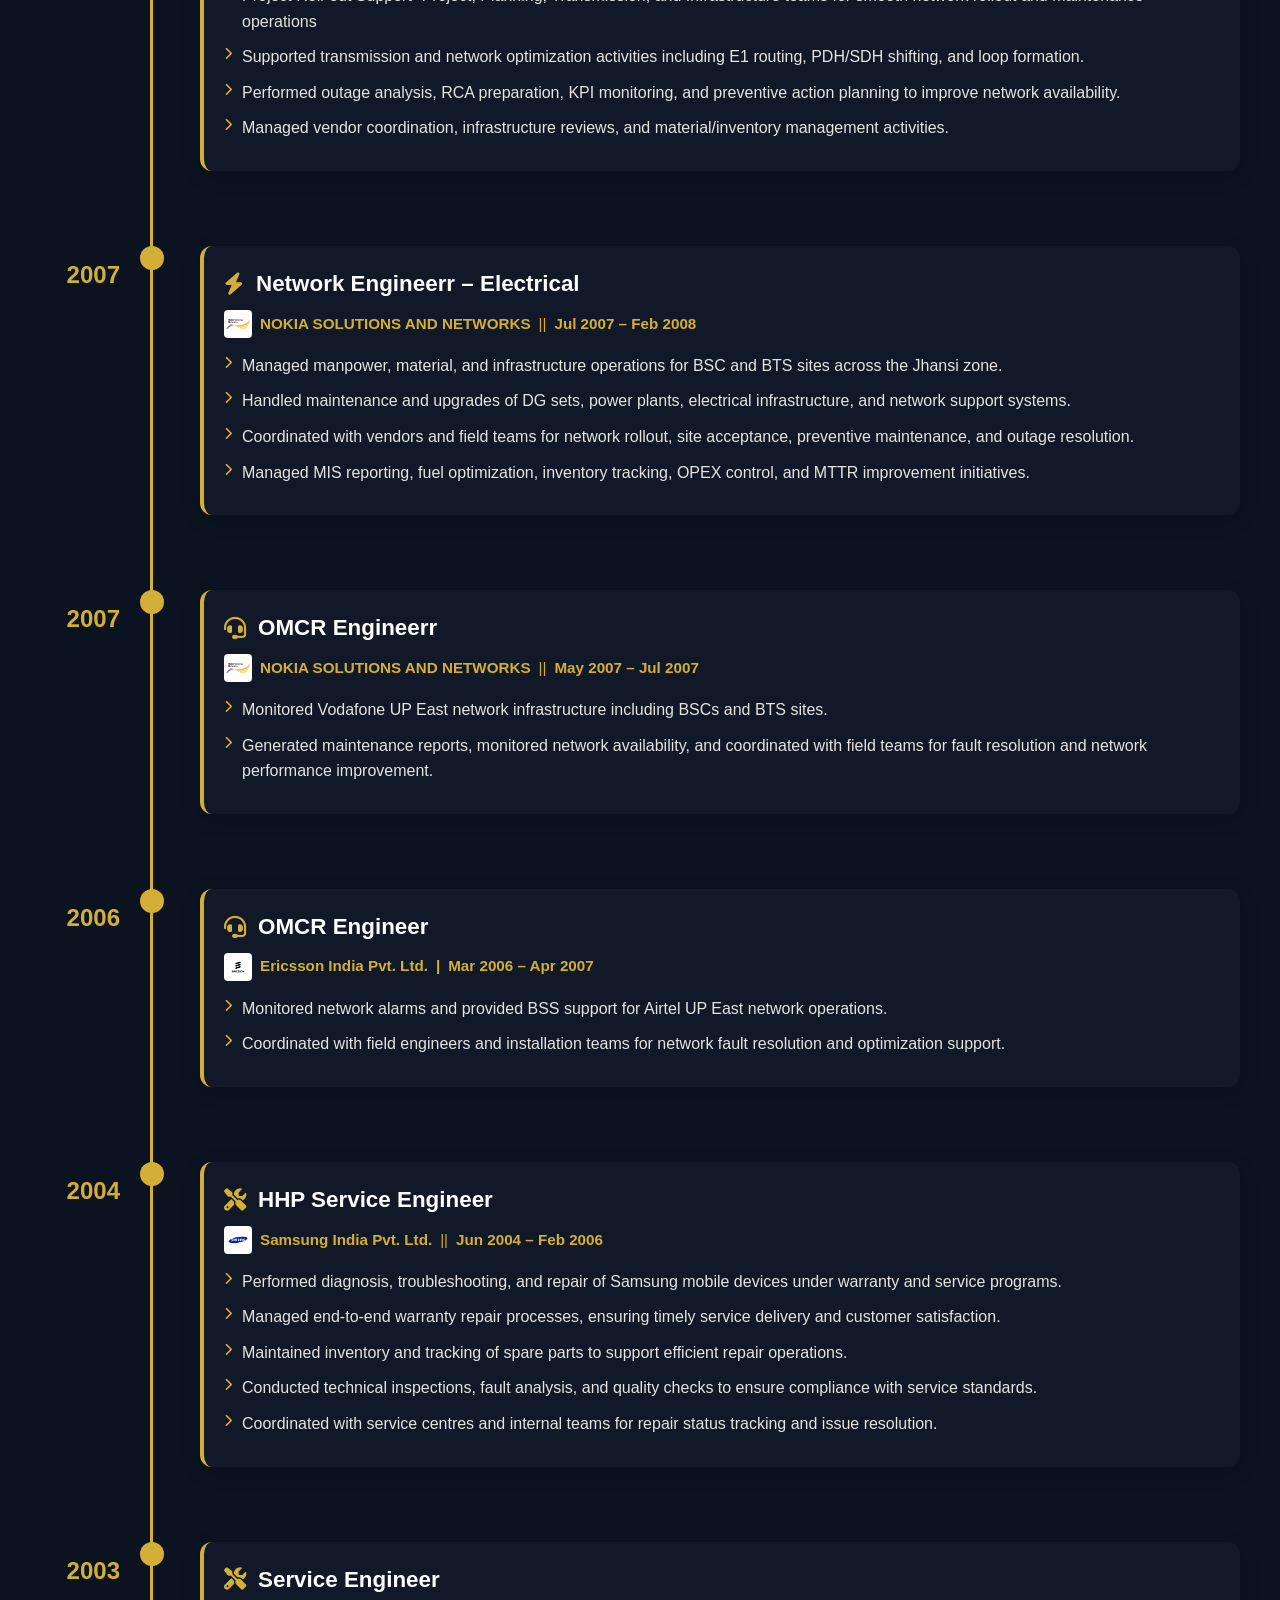
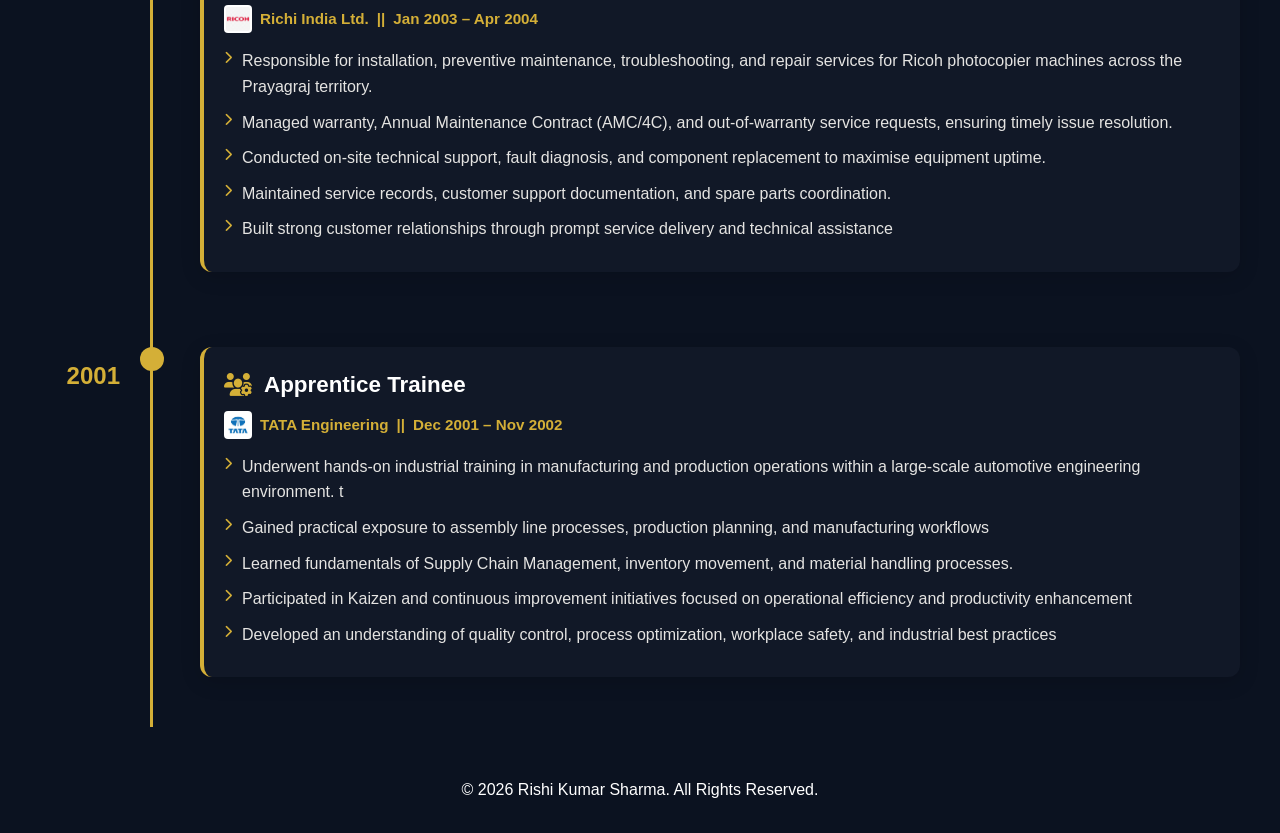
==== commit 6aa2fe4a: "update css for mobile" ====
--- a/career.html
+++ b/career.html
@@ -21,7 +21,7 @@
     <span>Rishi Kumar Sharma</span>
 </div>
 
-  <nav>
+  <nav class="nav-links">
     <a href="index.html">
       <i class="fas fa-home"></i> Home
     </a>
@@ -403,7 +403,7 @@
           <h2 class="job-title"><i class="fas fa-users-cog"></i> <strong>Apprentice Trainee</strong></h2>
           <span class="company-details">
            <img src="images/tata_logo.png" alt="Tata Logo" class="company-logo">
-            <strong>TATA Engineering</strong><span class="separator"> || </span><strong>Dec 2021 – Nov 2002</strong></span>
+            <strong>TATA Engineering</strong><span class="separator"> || </span><strong>Dec 2001 – Nov 2002</strong></span>
        
           <ul class="job-responsibilities">
             <li><i class="fas fa-chevron-right"></i>Underwent hands-on industrial training in manufacturing and production operations within
--- a/style1.css
+++ b/style1.css
@@ -60,15 +60,9 @@
     display:flex;
     align-items:center;
     background:var(--navy);
-     /* padding-top:120px; */
-}
-/* .hero{
-  display:flex;
-  justify-content:space-between;
-  align-items:center;
-  gap:50px;
-  flex-wrap:wrap;
-} */
+     
+}
+
 
 /* HERO SECTION */
 
@@ -110,20 +104,16 @@
 
 /* RIGHT SIDE IMAGE */
 
-.hero-image{
-    width:380px;
-    height:380px;
-    flex-shrink:0;
-}
-
-.slider{
+/* .slider{
     width:100%;
     height:100%;
     border-radius:25px;
     overflow:hidden;
     border:4px solid #D4AF37;
     box-shadow:0 15px 40px rgba(212,175,55,.25);
-}
+} */
+
+
 /* =========================
    BUTTONS
 ========================= */
@@ -161,21 +151,15 @@
 }
 
 /* =========================
-   HERO IMAGE
-========================= */
-
-/* .hero-image{
-  width:320px;
-  height:320px;
-} */
-
-
-.hero-image img,
-.slide{
-    width: 100%;
-    height: 100%;
-    object-fit: contain;
-    border-radius: 20px;
+   Desktop HERO IMAGE
+========================= */
+
+
+ .hero-image{
+    width:320px;
+    height:320px;
+    margin:auto;
+    flex-shrink:0;
 }
 .slider{
   position:relative;
@@ -184,18 +168,19 @@
   overflow:hidden;
   border-radius:20px;
   border:4px solid var(--gold);
-
-  box-shadow:
-  0 0 30px rgba(212,175,55,.30);
+  box-shadow:  0 0 30px rgba(212,175,55,.30);
 }
 
 .slide{
-  position:absolute;
-  width:100%;
-  height:100%;
-  object-fit:cover;
-  opacity:0;
-  transition:1s;
+    position:absolute;
+    top:0;
+    left:0;
+    width:100%;
+    height:100%;
+    object-fit:cover;
+    object-position:top center;
+    opacity:0;
+    transition:1s;
 }
 
 .slide.active{
@@ -1451,30 +1436,9 @@
     padding: 2px;
 }
 
+/* MObile responsive Slider Image CSS */
+
 /* Mobile  */
-@media (max-width:768px){
-
-    .award-slider-container{
-      padding: 20px;
-      grid-template-columns:1fr;
-  }
-
-    .achievement-card{
-        min-width:100%;
-        max-width:100%;
-    }
-
-    .award-slider{
-        gap:10px;
-    }
-
-    .award-btn{
-        width:35px;
-        height:35px;
-        font-size:18px;
-    }
-
-}
 
 @media (max-width:768px){
 
@@ -1483,25 +1447,34 @@
         text-align:center;
     }
 
-    .hero-image{
-        width:100%;
-        margin-top:20px;
+       .hero-image{
+        width: 100%;
+        max-width: 280px;
+        height: 280px;
+        margin: 20px auto;
     }
 
     .slider{
-        width:100%;
-        max-width:320px;
-        margin:auto;
+        position: relative;
+        width: 100%;
+        height: 100%;
+        position:relative;
+        overflow: hidden;
+        border-radius: 20px;
+        border: 4px solid #D4AF37;
     }
 
-    .slider img{
-        width:100%;
-        height:auto;
-        object-fit:cover;
-        border-radius:20px;
+    .slide{
+        position: absolute;
+        top: 0;
+        left: 0;
+        width: 100%;
+        height: 100%;
+        object-fit: cover;      /* Fill the box */
+        object-position: top center; /* Keep face visible */
     }
 
-}
+   }
 
 /* =========================
    MOBILE RESPONSIVE
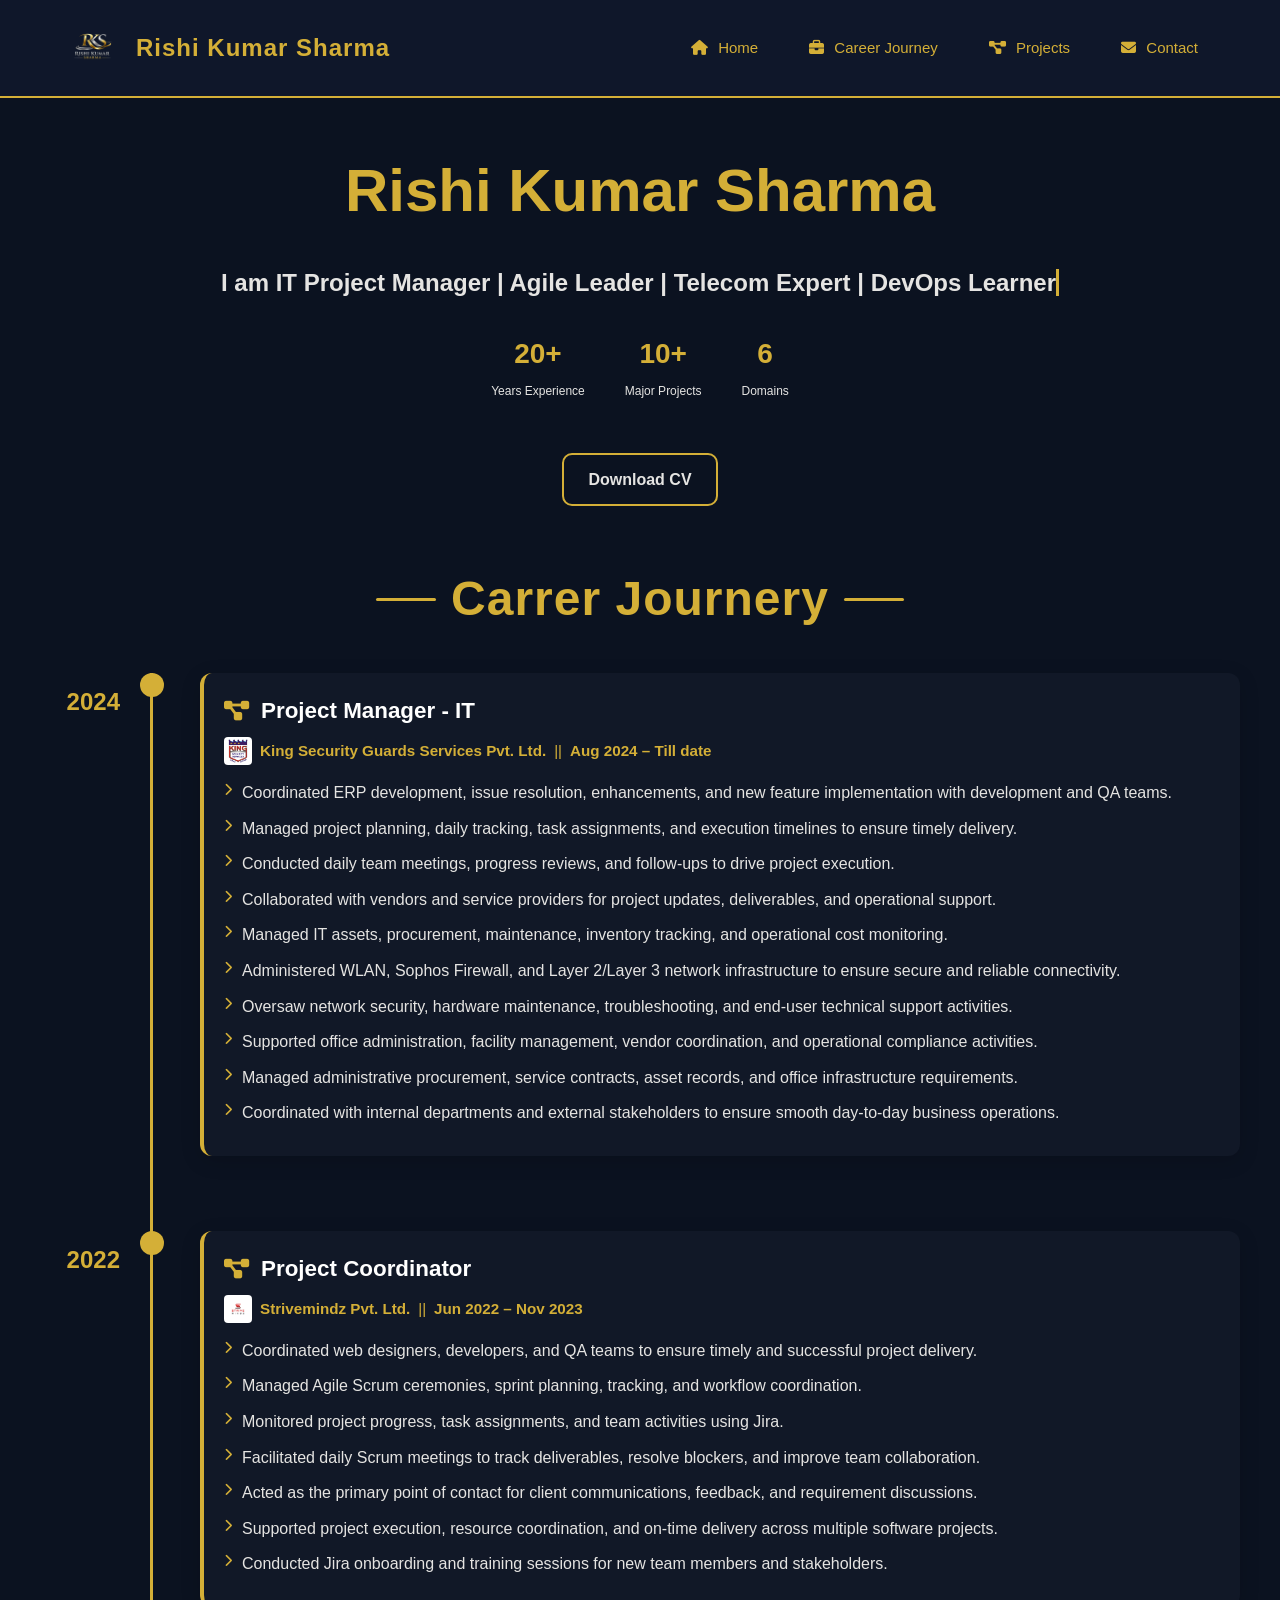
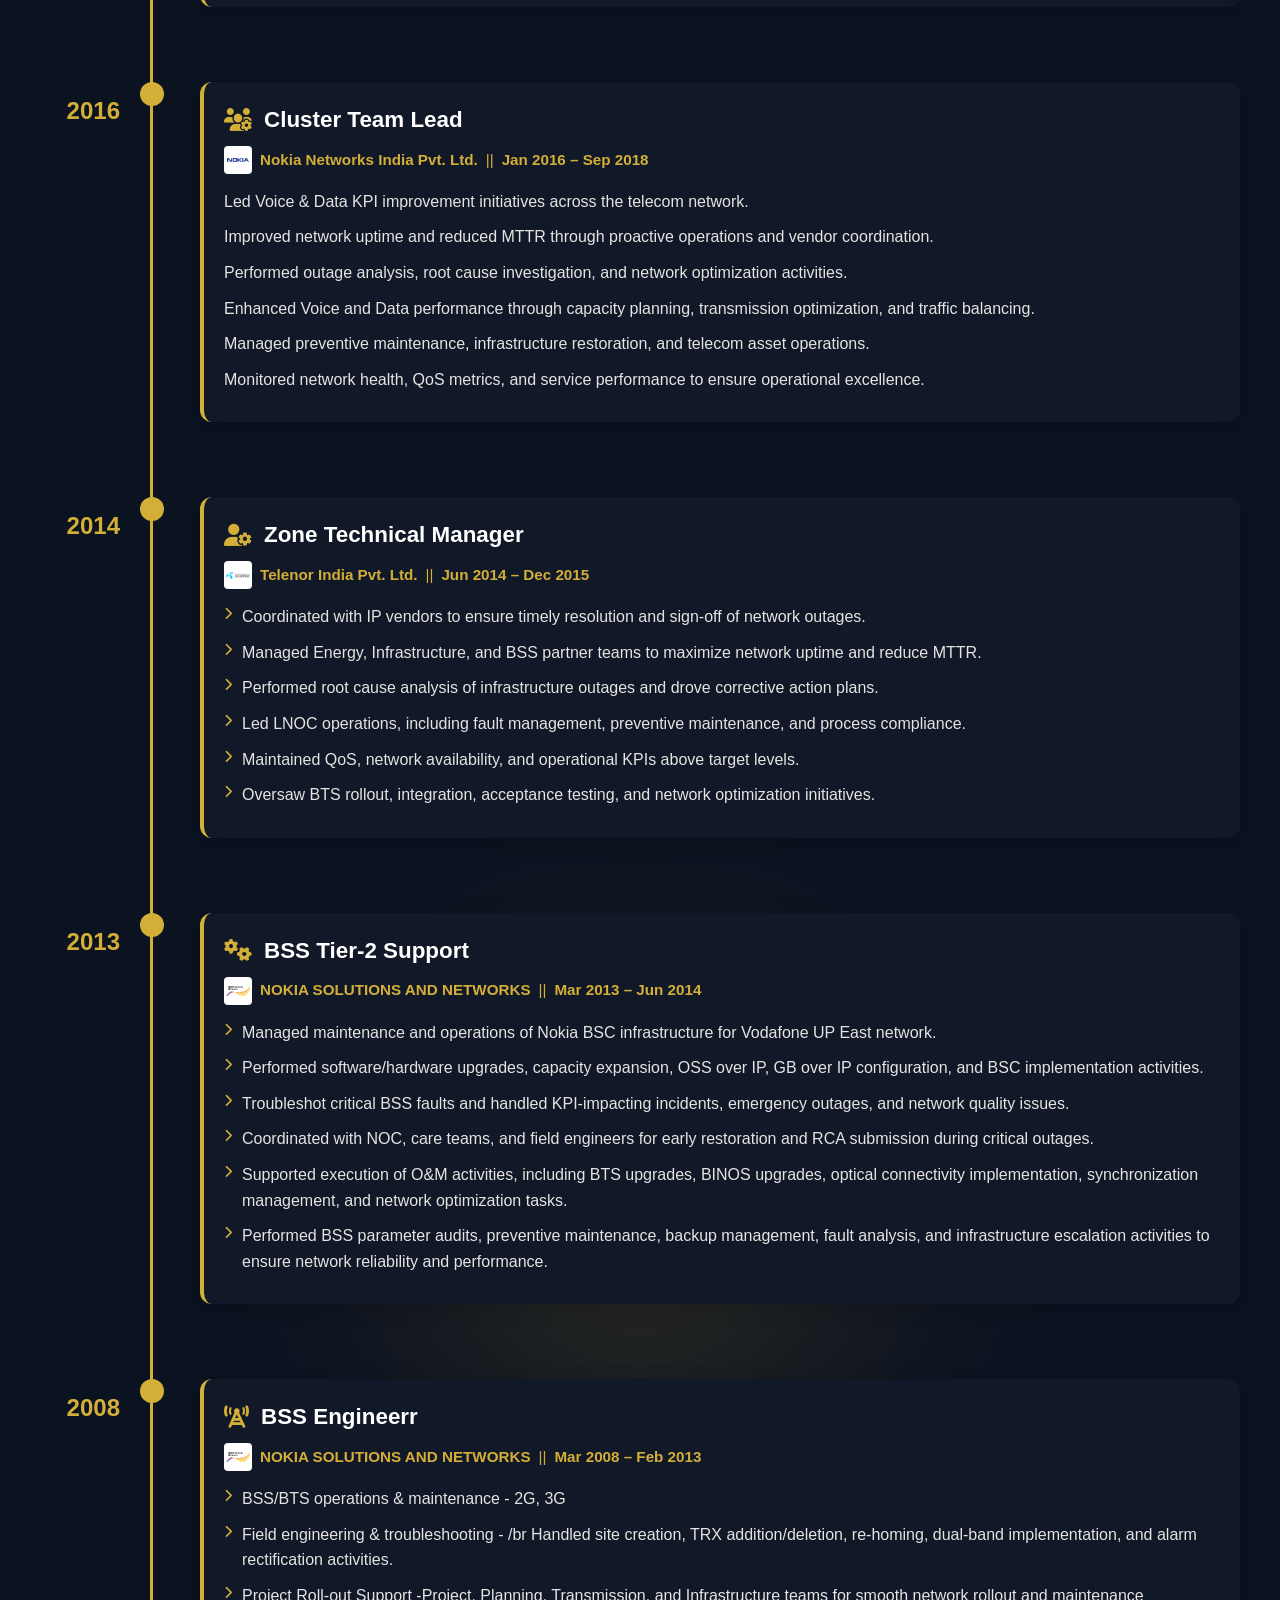
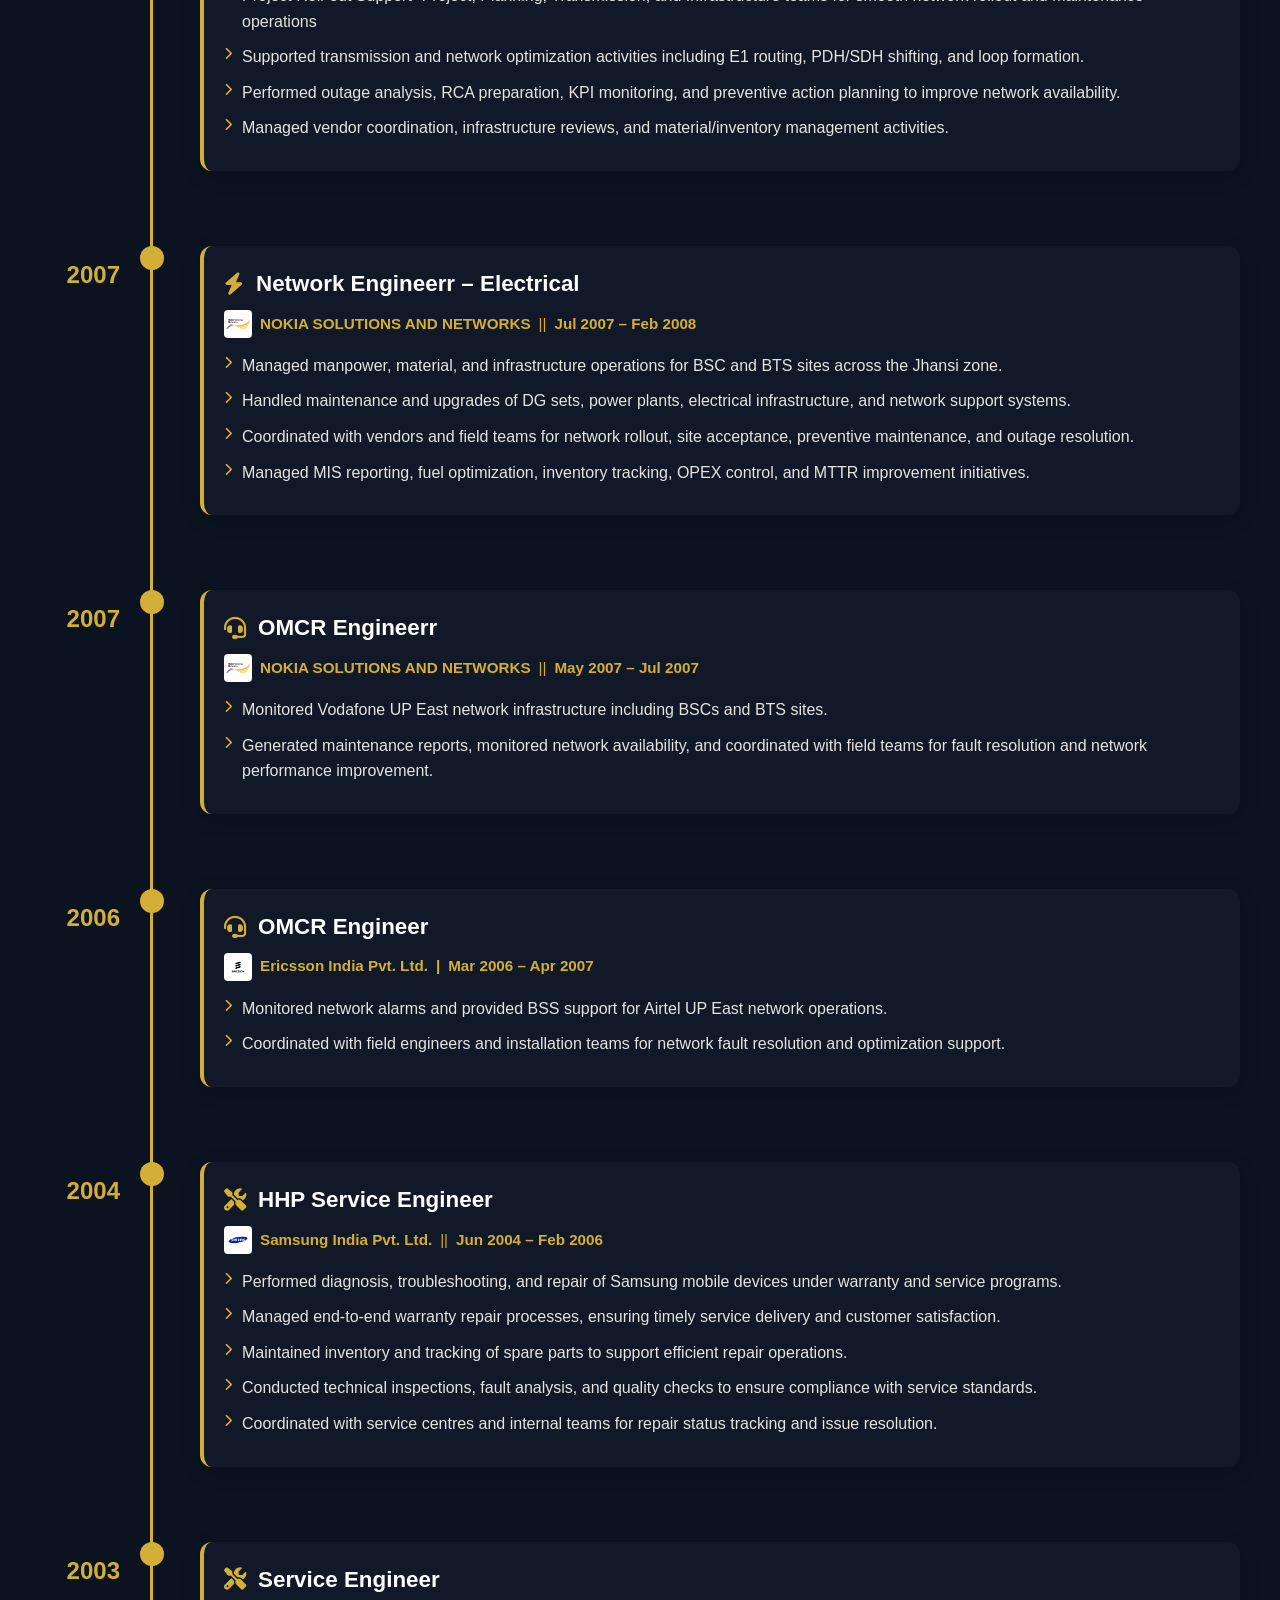
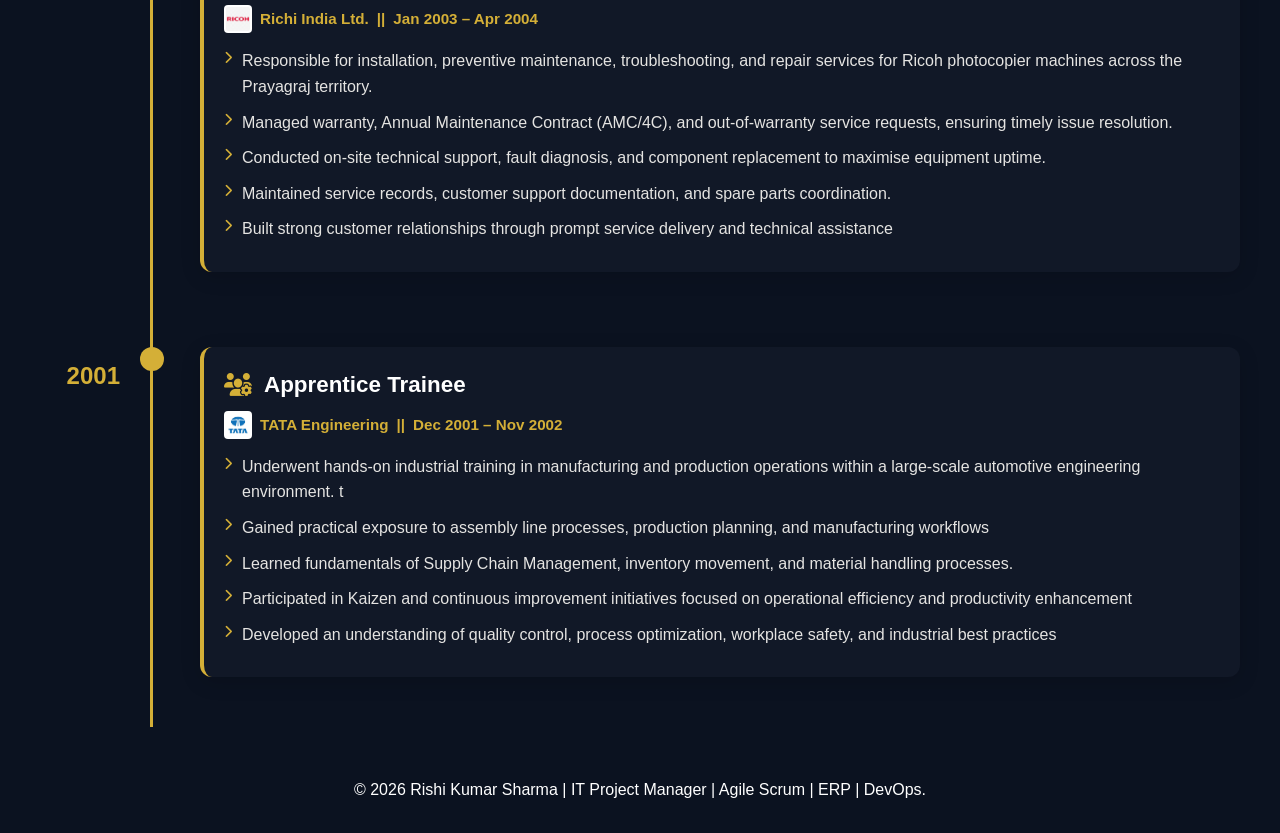
==== commit bb08673d: "footer code updated" ====
--- a/career.html
+++ b/career.html
@@ -540,7 +540,11 @@
 
   <!-- FOOTER -->
   <footer>
-    <p>© 2026 Rishi Kumar Sharma. All Rights Reserved.</p>
+    <p>© 2026 Rishi Kumar Sharma |
+IT Project Manager |
+Agile Scrum |
+ERP |
+DevOps.</p>
   </footer>
 <script>
 
--- a/style1.css
+++ b/style1.css
@@ -252,17 +252,12 @@
   background:var(--white);
   border-radius:18px;
   padding:20px;
-
   display:flex;
   flex-direction:column;
   align-items:center;
   justify-content:center;
-
   gap:10px;
-
-  box-shadow:
-  0 8px 25px rgba(0,0,0,.08);
-
+  box-shadow:  0 8px 25px rgba(0,0,0,.08);
   transition:.3s;
 }
 
@@ -274,13 +269,12 @@
 .card span{
   color:var(--text);
   font-weight:600;
+  text-align: center;
 }
 
 .card:hover{
   transform:translateY(-8px);
-
-  box-shadow:
-  0 15px 35px rgba(212,175,55,.25);
+  box-shadow:0 15px 35px rgba(212,175,55,.25);
 }
 
 /* =========================
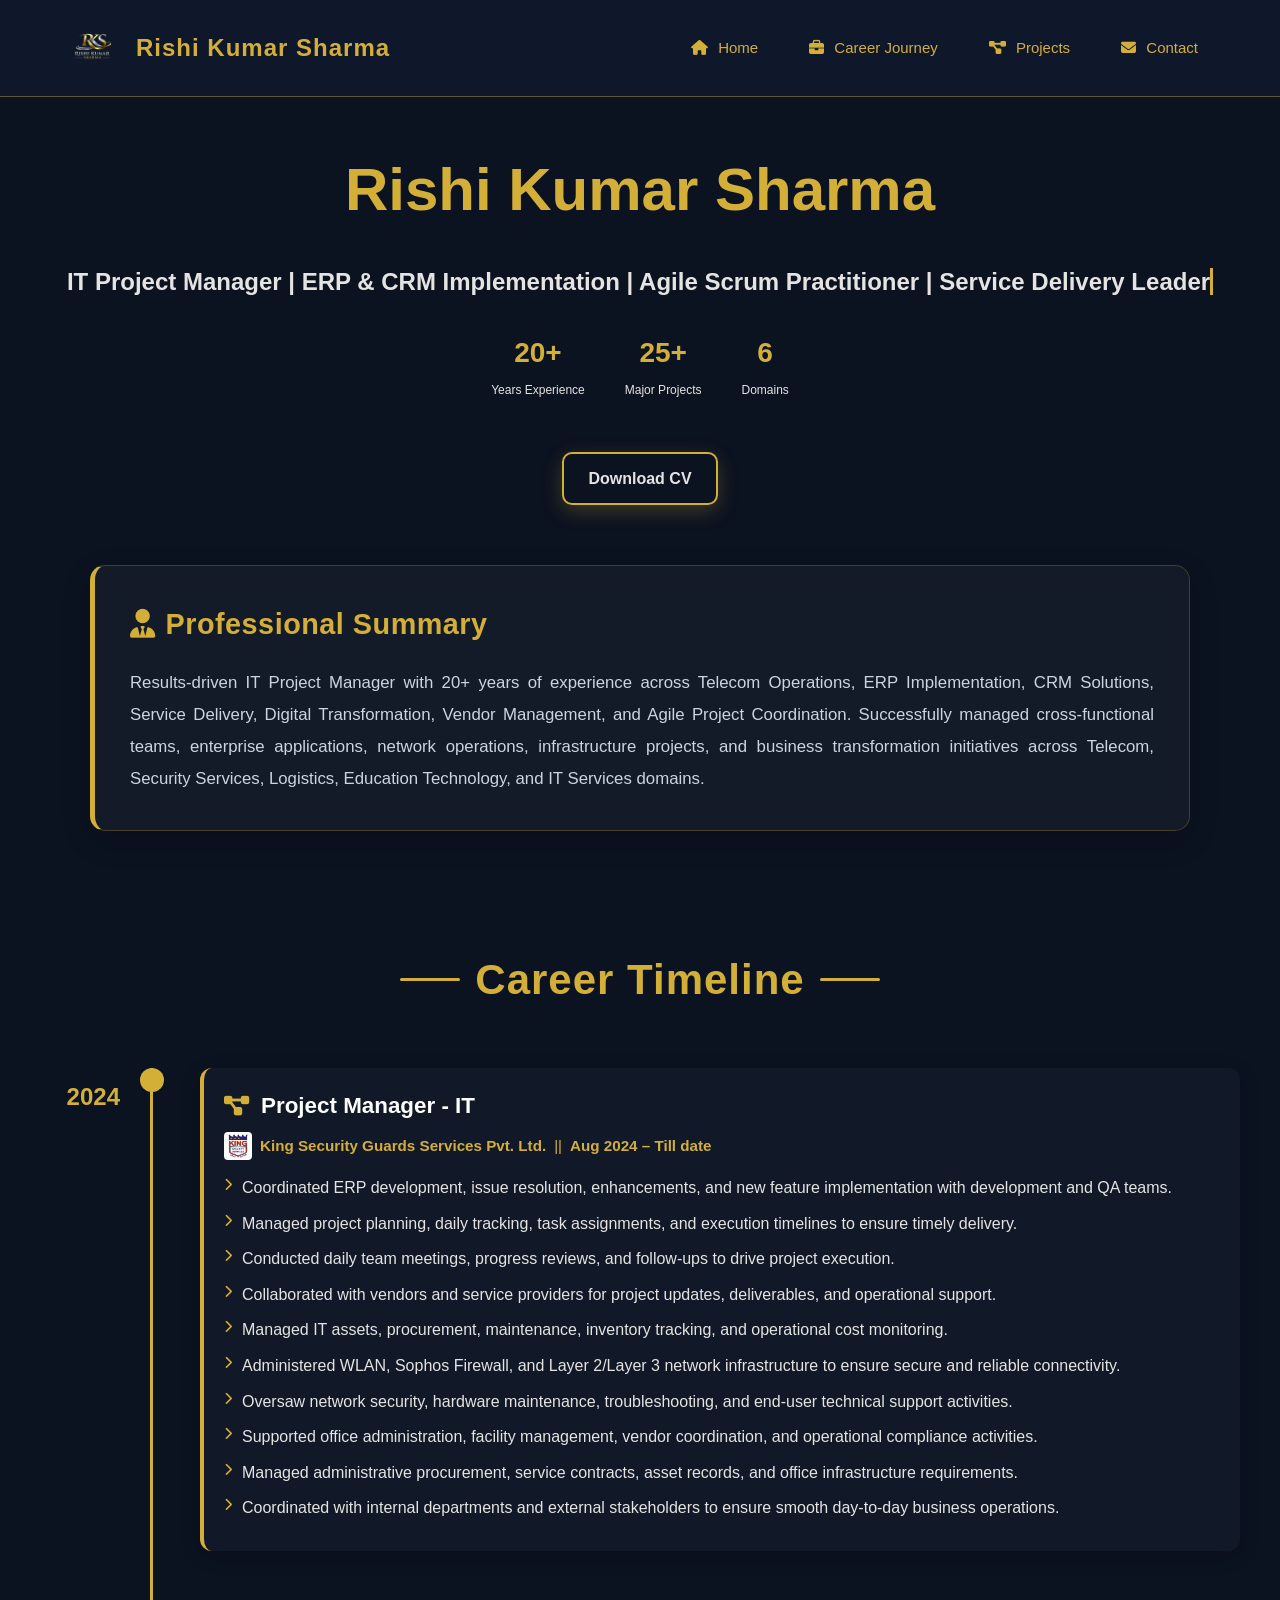
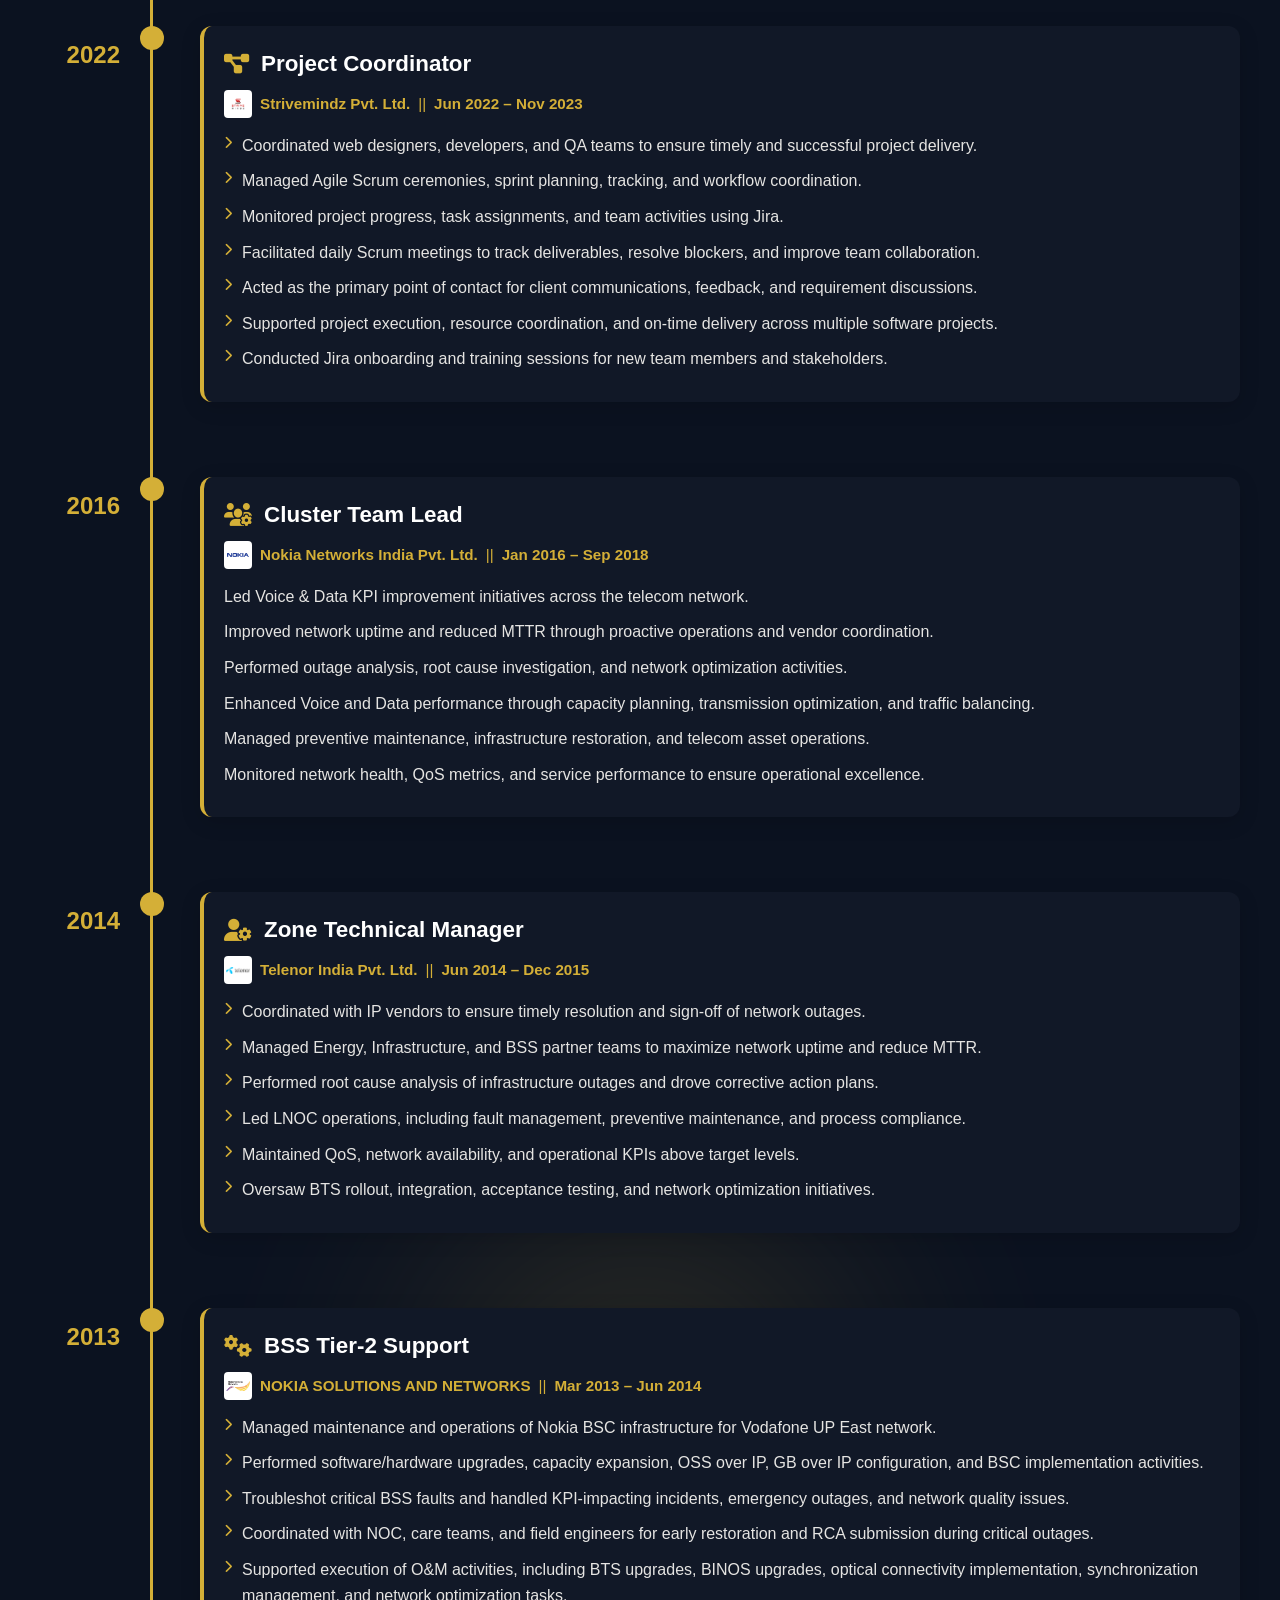
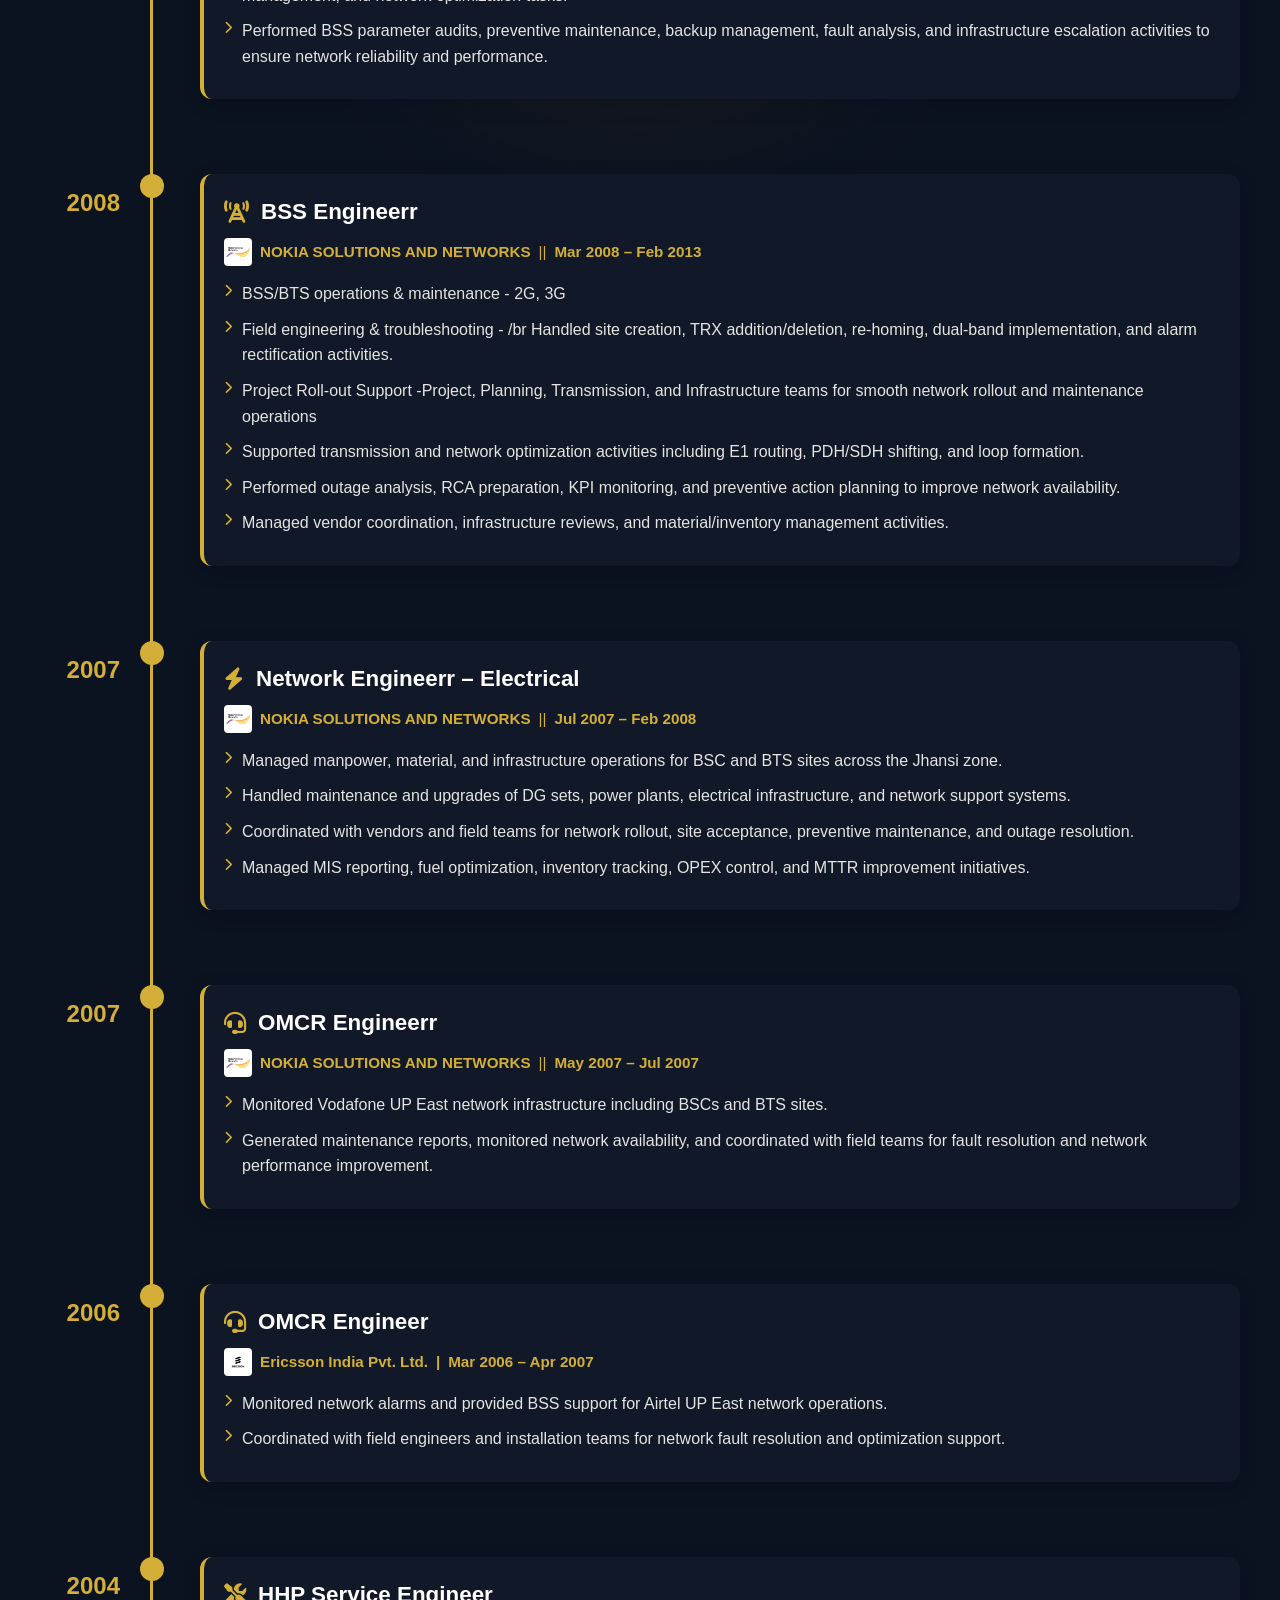
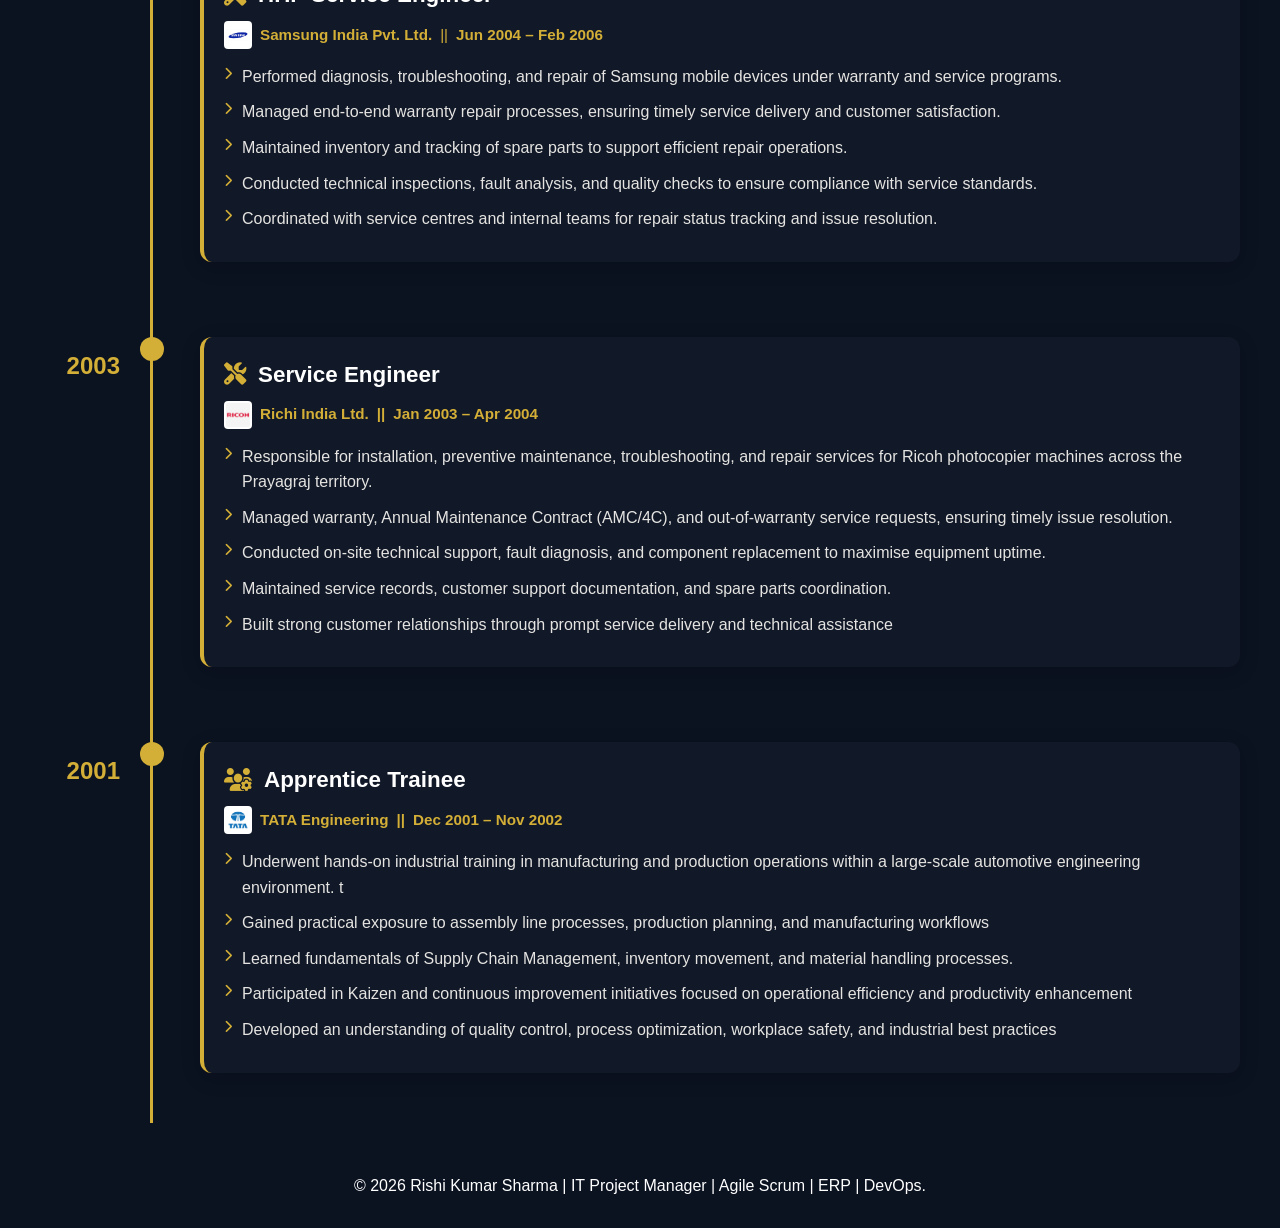
==== commit d840cc63: "Project Card & Career page updation with css" ====
--- a/career.html
+++ b/career.html
@@ -48,16 +48,12 @@
 
     <h1 style="text-align:center; color:#D4AF37;"> Rishi Kumar Sharma</h1>
 
-    <h2 style="text-align:center; color:#E5E4E2;"> I am IT Project Manager | Agile Leader | Telecom Expert | DevOps Learner <span class="typing"></span> 
+    <h2 style="text-align:center; color:#E5E4E2;"> IT Project Manager | ERP & CRM Implementation | Agile Scrum Practitioner | Service Delivery Leader <span class="typing"></span> 
     </h2>
 
-    <!-- <p>
-      IT Project Manager | Agile Leader | Telecom Expert | DevOps Learner
-    </p> -->
-
-    <div class="hero-stats">
+       <div class="hero-stats">
       <div><h3>20+</h3><span>Years Experience</span></div>
-      <div><h3>10+</h3><span>Major Projects</span></div>
+      <div><h3>25+</h3><span>Major Projects</span></div>
       <div><h3>6</h3><span>Domains</span></div>
     </div>
 
@@ -69,15 +65,31 @@
 
 <!-- <div class="hero-content">
 
-    <h2 style="text-align:center; color:#D4AF37; font-size: 36px;"> Carrer Journery</h2>
+    <h2 style="text-align:center; color:#D4AF37; font-size: 36px;"> Career Journery</h2>
 
 </div> -->
 
+<div class="career-summary">
+
+<h3><i class="fas fa-user-tie"></i>Professional Summary</h3>
+
+<p>
+Results-driven IT Project Manager with 20+ years of experience across Telecom Operations,
+ERP Implementation, CRM Solutions, Service Delivery, Digital Transformation,
+Vendor Management, and Agile Project Coordination.
+
+Successfully managed cross-functional teams, enterprise applications,
+network operations, infrastructure projects, and business transformation initiatives
+across Telecom, Security Services, Logistics, Education Technology, and IT Services domains.
+</p>
+
+</div>
+
 <section class="section-career">
 
-    <div class="container-carrer">
-
-      <h2 class="section-title">Carrer Journery</h2>
+    <div class="container-career">
+
+      <h2 class="section-title">Career Timeline</h2>
 
     </div>
 
--- a/style1.css
+++ b/style1.css
@@ -31,7 +31,7 @@
 body{
   font-family:'Poppins',sans-serif;
   background:var(--navy);
-  color:var(--text);
+  color:#E5E7EB;
   line-height:1.6;
 }
 
@@ -43,12 +43,12 @@
   padding: 20px;
 }
 
-.container-carrer{
-  width:50%;
-  max: width 300px;
+.container-career{
+  width:100%;
+  max-width:1200px;
   margin:auto;
   background:var(--navy-dark);
-  padding: 15px;
+  padding: 5px;
 }
 
 /* =========================
@@ -88,6 +88,10 @@
     line-height:1.1;
     margin-bottom:20px;
     color:#E5E4E2;
+}
+
+.hero-text h1 span{
+  color:#D4AF37;
 }
 
 .hero-text h2{
@@ -132,6 +136,8 @@
   border-radius:10px;
   font-weight:600;
   transition:.3s;
+  box-shadow:0 6px 20px rgba(212,175,55,.25);
+
 }
 
 .btn:hover{
@@ -196,8 +202,8 @@
   background:var(--navy);
 }
 
-.section-carrer{
-  padding:20px 0;
+.section-career{
+  padding:30px 0;
   background:var(--navy-dark);
 }
 
@@ -211,11 +217,7 @@
     justify-content:center;
     gap:15px;
     padding: 20px;
-    
-    
-    
-
-    font-size:48px;      /* Increase size*/
+    font-size:42px;      /* Increase size*/
     font-weight:700;
     color:var(--gold);
     letter-spacing:1px
@@ -280,6 +282,60 @@
 /* =========================
    PROJECTS
 ========================= */
+.project-metrics {
+    display: flex;
+    gap: 20px;
+    margin: 25px 0;
+    flex-wrap: wrap;
+    /* max-width: 50px;
+    max-height: 50px; */
+}
+
+.metric {
+    flex: 1;
+    min-width: 100px;
+    background: var(--navy)
+    border: 1px solid rgba(212, 175, 55, 0.25);
+    border-radius: 12px;
+    padding: 10px;
+    text-align: center;
+    transition: all 0.3s ease;
+}
+
+.metric:hover {
+    transform: translateY(-4px);
+    border-color: #D4AF37;
+    box-shadow: 0 8px 20px rgba(212, 175, 55, 0.15);
+}
+
+.metric h3 {
+    margin: 0;
+    font-size: 1.5rem;
+    font-weight: 400;
+    color: #D4AF37;
+    line-height: 1;
+}
+
+.metric span {
+    display: block;
+    margin-top: 8px;
+    font-size: 0.9rem;
+    color: #CBD5E1;
+    text-transform: uppercase;
+    letter-spacing: 1px;
+}
+
+/* //------ Mobile Materix  -----// */
+
+@media (max-width: 768px) {
+    .project-metrics {
+        flex-direction: column;
+    }
+
+    .metric {
+        min-width: 100%;
+    }
+}
 
 .projects{
   display:grid;
@@ -315,7 +371,7 @@
 }
 
 .project-header h3{
-    color:#0F172A;
+    color:#E5E7EB;
     margin:0;
 }
 
@@ -402,7 +458,7 @@
     min-width: 400px;
     max-width: 400px;
     flex: 0 0 400px;       /* IMPORTANT */
-    background: var(--navy);
+    background: vary(--navy)
     border-radius: 15px;
     overflow: hidden;
     box-shadow: 0 8px 25px rgba(0,0,0,.08);
@@ -712,7 +768,7 @@
     flex-wrap:wrap;
     padding:18px 5%;
     background:var(--navy);
-    border-bottom:2px solid #D4AF37;
+    border-bottom:1px solid rgba(212,175,55,.4);
     position:sticky;
     top:0;
     z-index:1000;
@@ -785,7 +841,7 @@
 
 .projects-page {
   background: #0F172A;
-  padding: 80px 0;
+  padding: 25px 0;
   color: #fff;
 }
 
@@ -796,6 +852,7 @@
   color: #D4AF37;
   margin-bottom: 10px;
 }
+
 
 .page-title i {
   margin: 0 10px;
@@ -834,6 +891,11 @@
   box-shadow: 0 10px 30px rgba(0,0,0,0.15);
   border-top: 5px solid #D4AF37;
   transition: 0.3s ease;
+}
+
+.project-card:hover{
+  transform:translateY(-8px);
+  border:1px solid #D4AF37;
 }
 
 .project-detail-card:hover {
@@ -1386,7 +1448,7 @@
 
 
 
-/* Carrer Highlight */
+/* Career Highlight */
 .career-highlight {
     display: flex;
     align-items: justify;
@@ -1656,3 +1718,111 @@
   }
 
 }
+
+
+.projects-subtitle{
+    font-size: 1.5rem;
+    font-weight: 550;
+    color: var(--gold);
+    text-align: center;
+    margin: 50px 0 15px;
+    position: relative;
+    letter-spacing: 0.5px;
+}
+
+.projects-subtitle::after{
+    /* content: ''; */
+    display: block;
+    width: 80px;
+    height: 3px;
+    background: var(--gold);
+    margin: 12px auto 0;
+    border-radius: 10px;
+}
+
+
+
+.projects-subtext{
+    max-width: 900px;
+    margin: 0 auto 40px;
+    text-align: center;
+    color: #CBD5E1;
+    font-size: 1.05rem;
+    line-height: 1.8;
+    padding: 0 20px;
+}
+
+@media (max-width: 768px){
+
+    .projects-subtitle{
+        font-size: 1.6rem;
+        margin: 35px 0 12px;
+    }
+
+    .projects-subtitle::after{
+        width: 60px;
+    }
+
+    .projects-subtext{
+        font-size: 0.95rem;
+        line-height: 1.7;
+    }
+}
+
+.career-summary{
+    max-width: 1100px;
+    margin: 40px auto 60px;
+    padding: 35px;
+    background: rgba(255,255,255,0.04);
+    border: 1px solid rgba(212,175,55,0.25);
+    border-left: 5px solid var(--gold);
+    border-radius: 15px;
+    backdrop-filter: blur(10px);
+    box-shadow: 0 10px 30px rgba(0,0,0,0.15);
+}
+
+.career-summary h3{
+    color: var(--gold);
+    font-size: 1.8rem;
+    font-weight: 700;
+    margin-bottom: 20px;
+    letter-spacing: 0.5px;
+}
+
+.career-summary p{
+    color: #CBD5E1;
+    font-size: 1.05rem;
+    line-height: 1.9;
+    margin: 0;
+    text-align: justify;
+}
+
+.career-summary:hover{
+    transform: translateY(-3px);
+    transition: all 0.3s ease;
+    border-color: rgba(212,175,55,0.5);
+    box-shadow: 0 15px 40px rgba(212,175,55,0.08);
+}
+
+@media (max-width:768px){
+
+    .career-summary{
+        padding: 25px;
+        margin: 25px 15px 40px;
+    }
+
+    .career-summary h3{
+        font-size: 1.5rem;
+    }
+
+    .career-summary p{
+        font-size: 0.95rem;
+        line-height: 1.8;
+        text-align: left;
+    }
+}
+
+.career-summary h3 i{
+    color: var(--gold);
+    margin-right: 10px;
+}
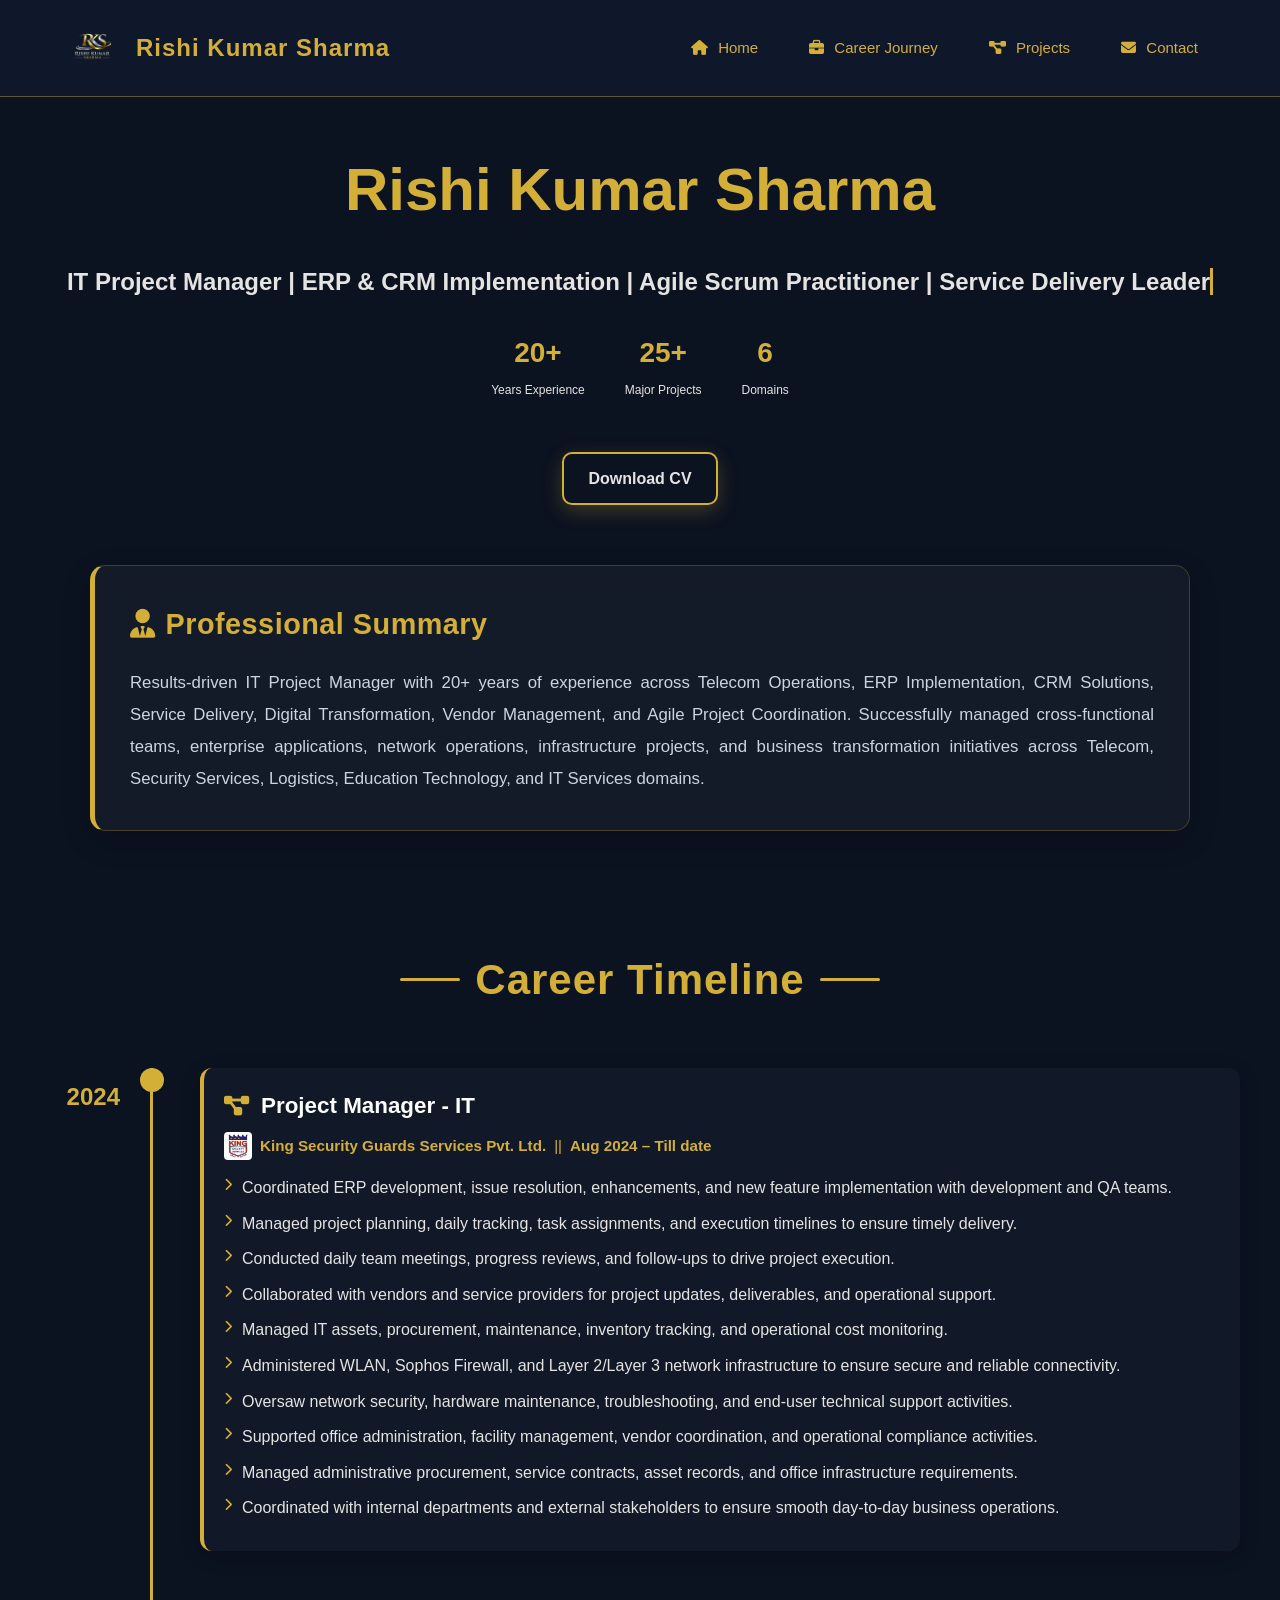
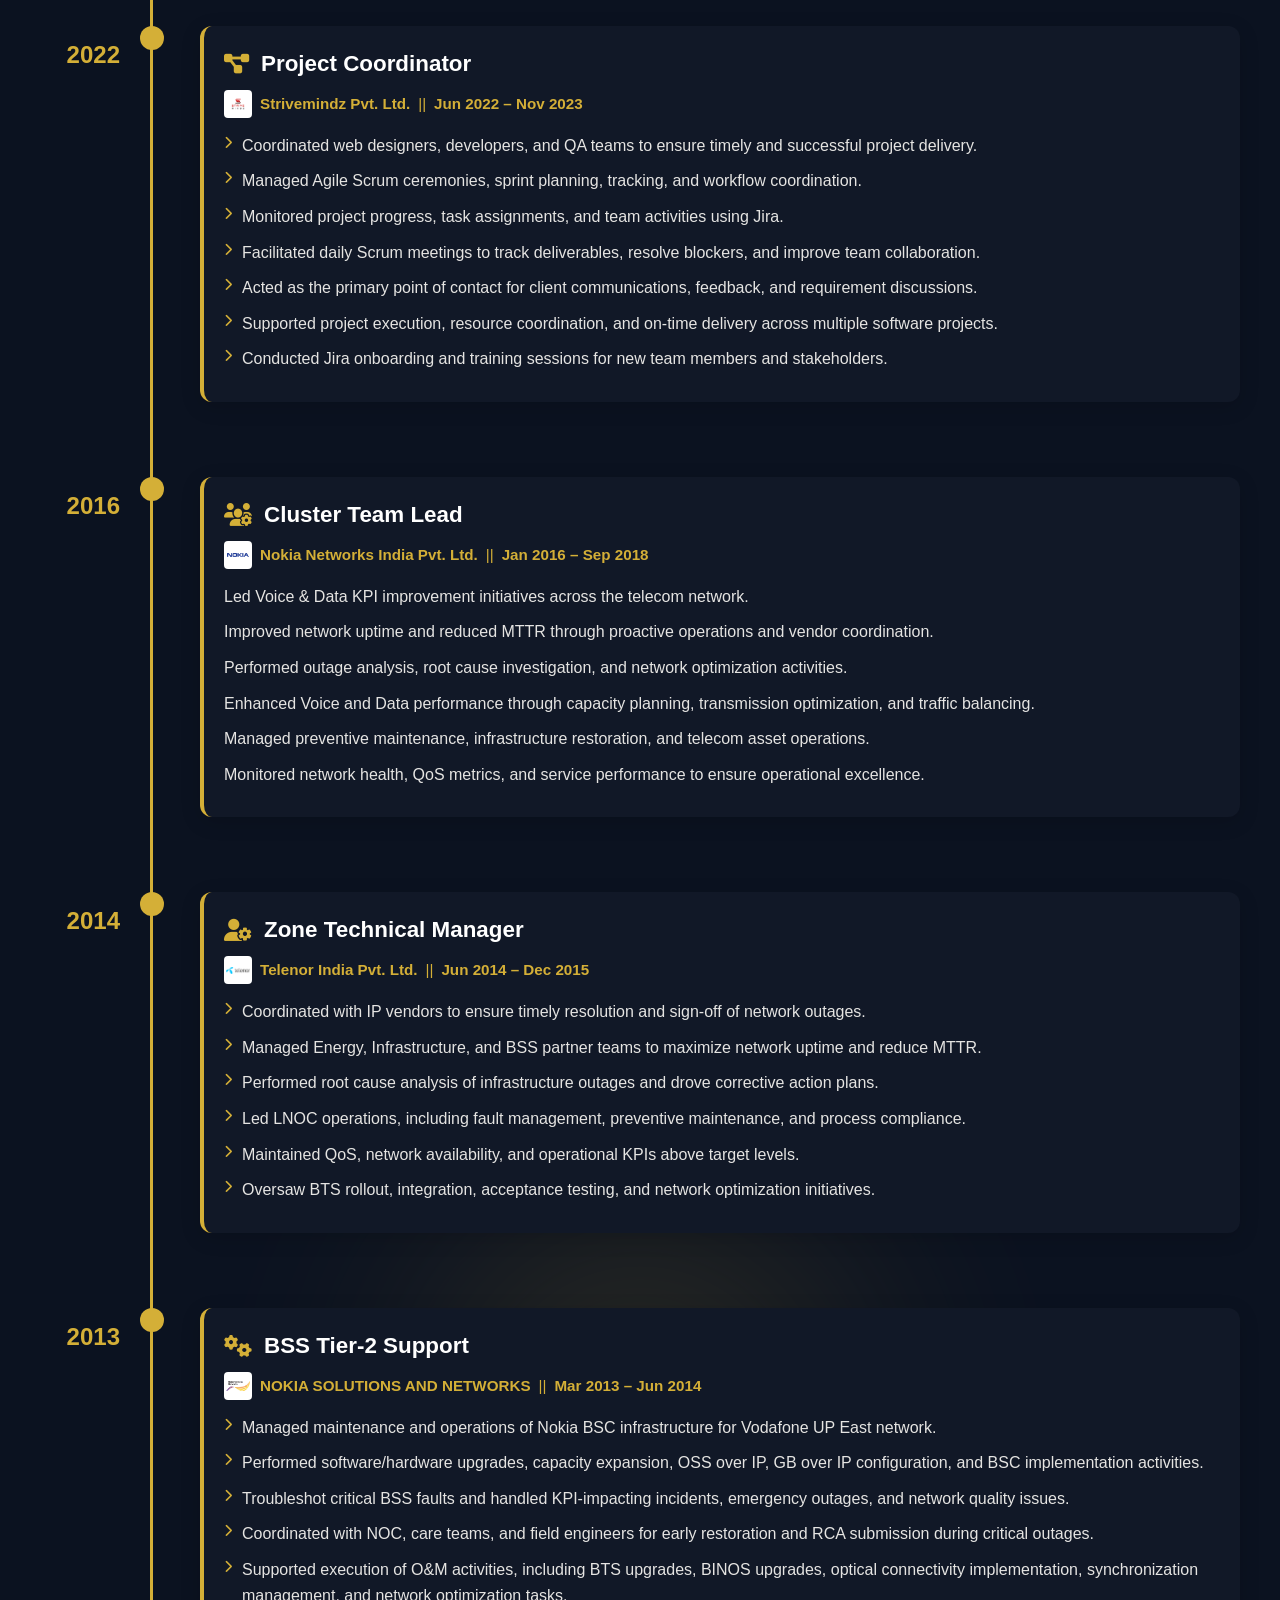
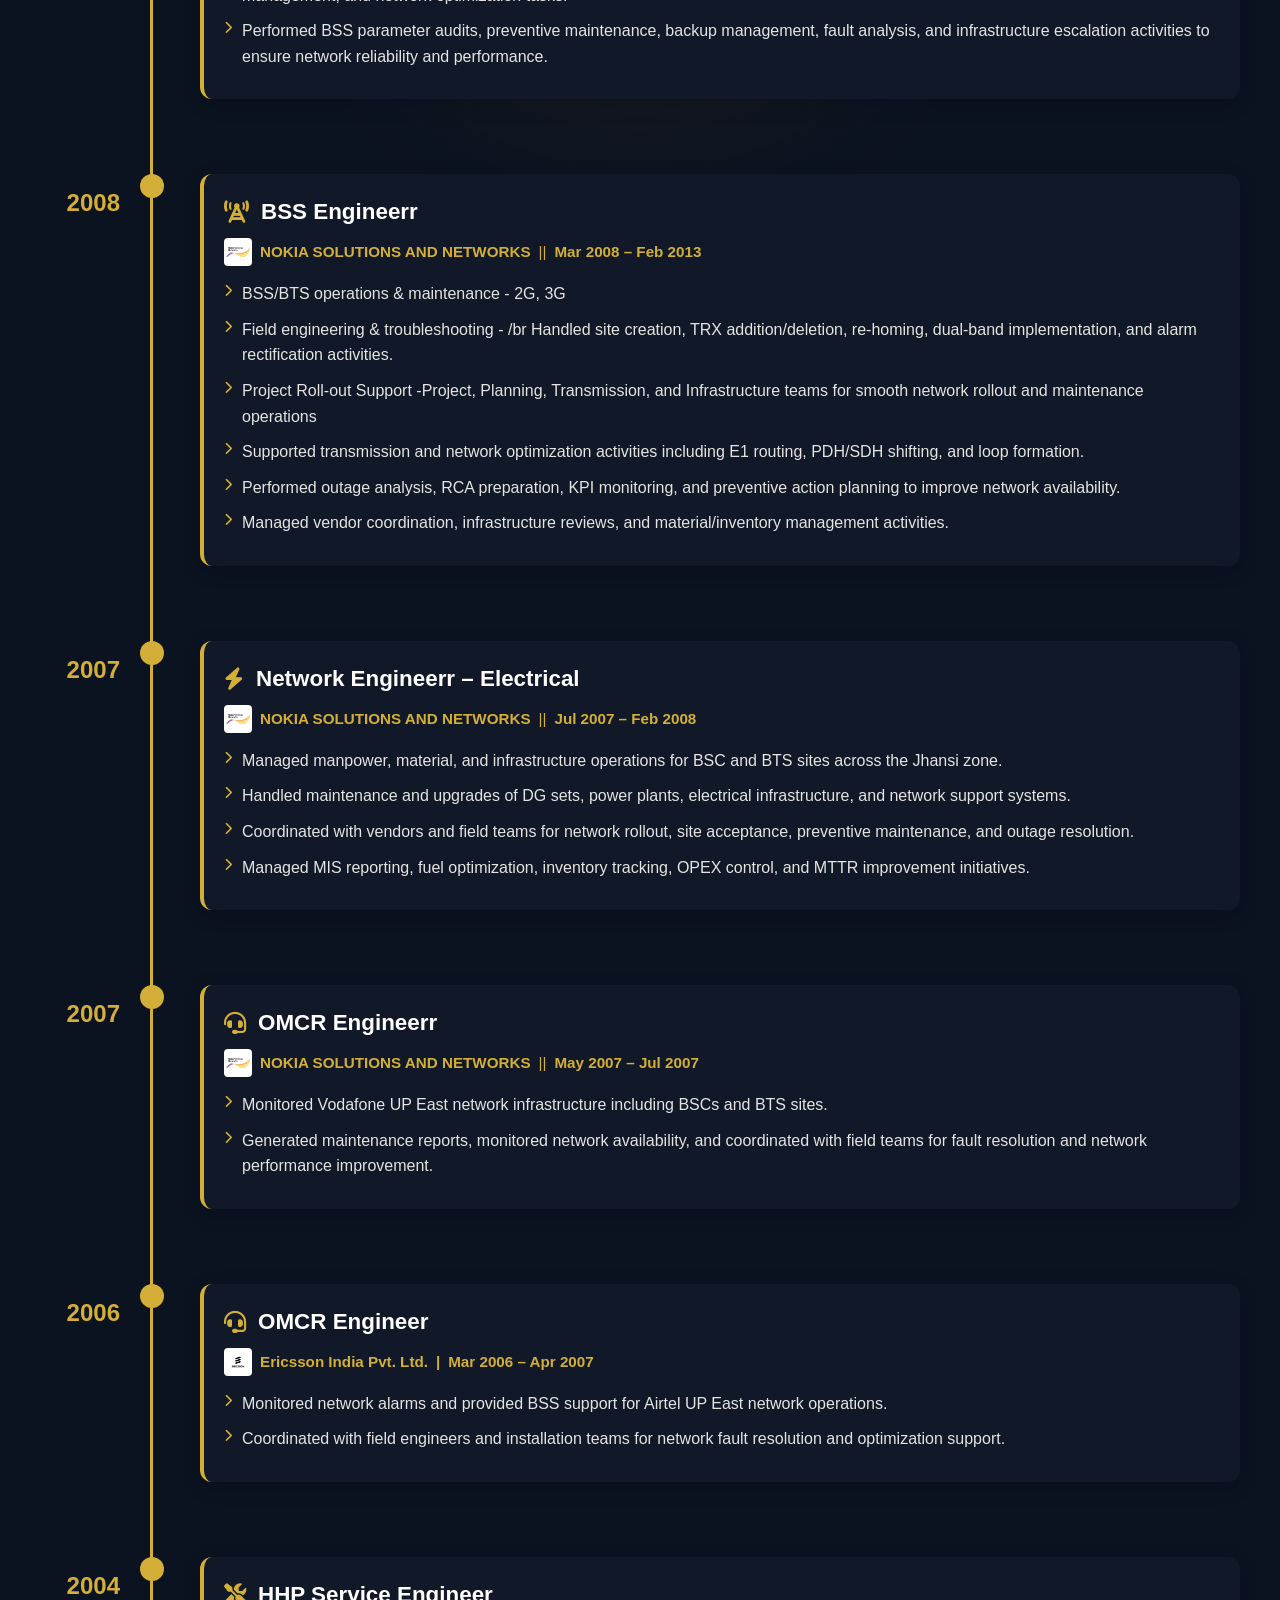
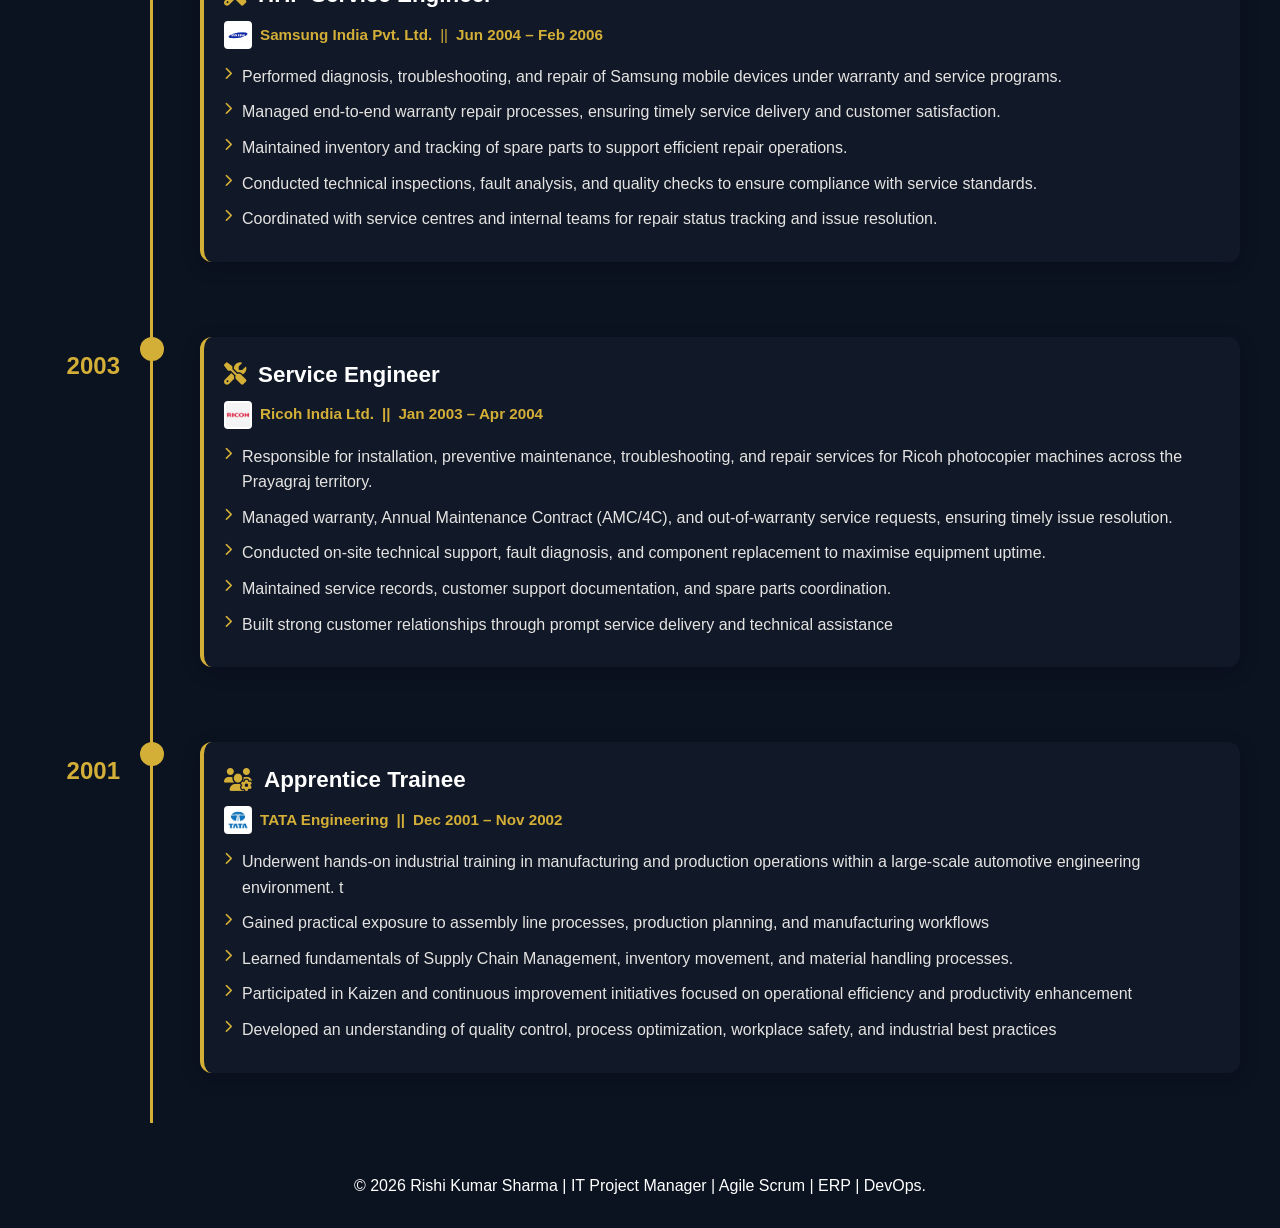
==== commit 507a069a: "spell correction done" ====
--- a/career.html
+++ b/career.html
@@ -1,6 +1,41 @@
 <!DOCTYPE html>
 <html>
 <head>
+
+
+  <meta charset="UTF-8">
+  <meta name="viewport" content="width=device-width, initial-scale=1.0">
+
+  <title>IT Project Manager | Service Delivery | ERP Implementation | Agile Scrum | Digital Transformation</title>
+
+   <!-- Website Logo (Favicon) -->
+ <link rel="icon" type="image/png" sizes="32x32" href="images/RKS_Logo_2.png">
+<link rel="shortcut icon" href="images/RKS_Logo.png">
+<link rel="apple-touch-icon" href="images/RKS_Logo.png">
+
+        <!-- Canonical URL -->
+  <link rel="canonical"
+        href="https://rishi-kumar-sharma.vercel.app/index.html">
+    <link rel="canonical"
+      href="https://rishi-kumar-sharma.vercel.app/career.html">
+    <link rel="canonical"
+      href="https://rishi-kumar-sharma.vercel.app/project.html">    
+        
+
+
+  <meta name="description"
+content="Professional portfolio of Rishi Kumar Sharma, IT Project Manager, Service Delivery,  ERP Implementation,  Agile Scrum , Digital Transformation.">
+
+<meta name="keywords"
+content="Rishi Kumar Sharma, IT Project Manager, Agile Scrum, ERP, CRM, DevOps, AWS, Jira, Telecom, Portfolio">
+
+<meta name="author"
+content="Rishi Kumar Sharma">
+
+<meta name="robots"
+content="index,follow">
+
+
   <link rel="stylesheet" href="style1.css">
   <link rel="stylesheet"
         href="https://cdnjs.cloudflare.com/ajax/libs/font-awesome/6.5.1/css/all.min.css">
@@ -46,9 +81,9 @@
 
   <div class="career-hero-content">
 
-    <h1 style="text-align:center; color:#D4AF37;"> Rishi Kumar Sharma</h1>
-
-    <h2 style="text-align:center; color:#E5E4E2;"> IT Project Manager | ERP & CRM Implementation | Agile Scrum Practitioner | Service Delivery Leader <span class="typing"></span> 
+    <h1 class="career-name"> Rishi Kumar Sharma</h1>
+
+    <h2  class="career-role"> IT Project Manager | ERP & CRM Implementation | Agile Scrum Practitioner | Service Delivery Leader <span class="typing"></span> 
     </h2>
 
        <div class="hero-stats">
@@ -112,7 +147,7 @@
 
 <div class="timeline-item">
 
-    <div class="timeline-year">2024</div>
+   <div class="timeline-year">2024</div>
 
     <div class="timeline-marker"></div>
 
@@ -121,30 +156,31 @@
         <h2 class="job-title"><i class="fas fa-diagram-project"></i> <strong>Project Manager - IT</strong></h2>
           <span class="company-details"><img src="images/king_logo.png" alt="King Logo" class="company-logo"><strong>King Security Guards Services Pvt. Ltd.</strong>  ||  <strong>Aug 2024 – Till date</strong></span>
           <ul class="job-responsibilities">
-    <li><i class="fas fa-chevron-right"></i> Coordinated ERP development, issue resolution, enhancements, and new feature implementation with development and QA teams.</li>
-
-    <li><i class="fas fa-chevron-right"></i> Managed project planning, daily tracking, task assignments, and execution timelines to ensure timely delivery.</li>
-
-    <li><i class="fas fa-chevron-right"></i> Conducted daily team meetings, progress reviews, and follow-ups to drive project execution.</li>
-
-    <li><i class="fas fa-chevron-right"></i> Collaborated with vendors and service providers for project updates, deliverables, and operational support.</li>
-
-    <li><i class="fas fa-chevron-right"></i> Managed IT assets, procurement, maintenance, inventory tracking, and operational cost monitoring.</li>
-
-    <li><i class="fas fa-chevron-right"></i> Administered WLAN, Sophos Firewall, and Layer 2/Layer 3 network infrastructure to ensure secure and reliable connectivity.</li>
-
-    <li><i class="fas fa-chevron-right"></i> Oversaw network security, hardware maintenance, troubleshooting, and end-user technical support activities.</li>
-
-    <li><i class="fas fa-chevron-right"></i> Supported office administration, facility management, vendor coordination, and operational compliance activities.</li>
-
-    <li><i class="fas fa-chevron-right"></i> Managed administrative procurement, service contracts, asset records, and office infrastructure requirements.</li>
-
-    <li><i class="fas fa-chevron-right"></i> Coordinated with internal departments and external stakeholders to ensure smooth day-to-day business operations.</li>
-</ul>
+           <li><i class="fas fa-chevron-right"></i> Coordinated ERP development, issue resolution, enhancements, and new feature implementation with development and QA teams.</li>
+
+            <li><i class="fas fa-chevron-right"></i> Managed project planning, daily tracking, task assignments, and execution timelines to ensure timely delivery.</li>
+
+            <li><i class="fas fa-chevron-right"></i> Conducted daily team meetings, progress reviews, and follow-ups to drive project execution.</li>
+
+            <li><i class="fas fa-chevron-right"></i> Collaborated with vendors and service providers for project updates, deliverables, and operational support.</li>
+
+            <li><i class="fas fa-chevron-right"></i> Managed IT assets, procurement, maintenance, inventory tracking, and operational cost monitoring.</li>
+
+            <li><i class="fas fa-chevron-right"></i> Administered WLAN, Sophos Firewall, and Layer 2/Layer 3 network infrastructure to ensure secure and reliable connectivity.</li>
+
+            <li><i class="fas fa-chevron-right"></i> Oversaw network security, hardware maintenance, troubleshooting, and end-user technical support activities.</li>
+
+            <li><i class="fas fa-chevron-right"></i> Supported office administration, facility management, vendor coordination, and operational compliance activities.</li>
+
+            <li><i class="fas fa-chevron-right"></i> Managed administrative procurement, service contracts, asset records, and office infrastructure requirements.</li>
+
+            <li><i class="fas fa-chevron-right"></i> Coordinated with internal departments and external stakeholders to ensure smooth day-to-day business operations.</li>
+        </ul>
         
 </div>
 
 </div>
+
 
 
     <!-- Strive Mindz -->
@@ -387,7 +423,7 @@
           <h2 class="job-title"><i class="fas fa-screwdriver-wrench"></i> <strong>Service Engineer</strong></h2>
           <span class="company-details">
             <img src="images/ricoh_logo.png" alt="Ricoh Logo" class="company-logo">
-            <strong>Richi India Ltd.</strong><span class="separator"> || </span><strong>Jan 2003 – Apr 2004</strong></span>
+            <strong>Ricoh India Ltd.</strong><span class="separator"> || </span><strong>Jan 2003 – Apr 2004</strong></span>
           <ul class="job-responsibilities">
             <li><i class="fas fa-chevron-right"></i>Responsible for installation, preventive maintenance, troubleshooting, and repair services for Ricoh photocopier
                machines across the Prayagraj territory.</li>
--- a/style1.css
+++ b/style1.css
@@ -841,7 +841,7 @@
 
 .projects-page {
   background: #0F172A;
-  padding: 25px 0;
+  padding: 50px 0;
   color: #fff;
 }
 
@@ -1110,7 +1110,7 @@
 
 .career-hero-ultra{
   position:relative;
-  min-height:100vh;
+  min-height:70vh;
   display:flex;
   align-items:center;
   justify-content:center;
@@ -1553,8 +1553,8 @@
   }
 
   .navbar nav a{
-    padding: 4px 8px;
-    font-size: 8px;
+    padding: 8px 10px;
+    font-size: 13px;
   }
 
   /* Hero Section */
@@ -1825,4 +1825,409 @@
 .career-summary h3 i{
     color: var(--gold);
     margin-right: 10px;
+}
+
+.profile-banner{
+    width:100%;
+    max-width:1200px;
+    margin:20px auto;
+    border-radius:20px;
+    overflow:hidden;
+    box-shadow:0 10px 30px rgba(0,0,0,0.25);
+}
+
+.profile-banner img{
+    width:100%;
+    height: 340px;
+    display:block;
+    object-fit:contain;
+}
+
+/* Mobile */
+@media (max-width:768px){
+
+    .profile-banner{
+        margin:10px;
+        border-radius:12px;
+    }
+
+    .profile-banner img{
+        height:120px;
+        object-fit:contain;
+        object-position:center;
+    }
+
+}
+
+
+/* =====================================
+   MOBILE OPTIMIZATION
+===================================== */
+
+@media (max-width:768px){
+
+  /* Global */
+  body{
+    overflow-x:hidden;
+  }
+
+  .container{
+    width:95%;
+    padding:0 10px;
+  }
+
+  /* Page Headers */
+
+  .page-title{
+    font-size:28px;
+    line-height:1.3;
+  }
+
+  .page-subtitle{
+    font-size:14px;
+    line-height:1.8;
+    padding:0 10px;
+  }
+
+  .projects-subtitle{
+    font-size:22px;
+    text-align:center;
+    line-height:1.4;
+  }
+
+  .projects-subtext{
+    font-size:14px;
+    line-height:1.8;
+    text-align:center;
+    padding:0 10px;
+  }
+
+  /* Project Cards */
+
+  .projects-grid{
+    grid-template-columns:1fr;
+    gap:20px;
+  }
+
+  .project-detail-card{
+    padding:18px;
+    border-radius:14px;
+  }
+
+  .project-header{
+    flex-direction:column;
+    text-align:center;
+    gap:10px;
+  }
+
+  .project-icon{
+    font-size:32px;
+  }
+
+  .project-header h2{
+    font-size:20px;
+  }
+
+  .project-header span{
+    font-size:13px;
+  }
+
+  .project-summary{
+    font-size:14px;
+    line-height:1.8;
+  }
+
+  .project-detail-card ul{
+    padding-left:18px;
+  }
+
+  .project-detail-card{
+    height:100%;
+    display:flex;
+    flex-direction:column;
+}
+
+  .project-detail-card li{
+    font-size:14px;
+    line-height:1.7;
+  }
+
+  h4{
+    font-size:16px;
+  }
+
+  /* Metrics */
+
+  .project-metrics{
+    display:grid;
+    grid-template-columns:1fr 1fr;
+    gap:10px;
+  }
+
+  .metric{
+    padding:12px;
+    text-align:center;
+  }
+
+  .metric h3{
+    font-size:18px;
+  }
+
+  .metric span{
+    font-size:12px;
+  }
+
+  /* Tech Stack */
+
+  .tech-stack{
+    justify-content:center;
+  }
+
+  .tech-stack span{
+    font-size:11px;
+    padding:6px 10px;
+  }
+
+  /* Career Page */
+
+  .career-hero-ultra{
+    min-height:auto;
+    padding:80px 15px 40px;
+    text-align:center;
+  }
+
+  .career-hero-content h1{
+    font-size:32px;
+    line-height:1.3;
+  }
+
+  .career-hero-content h2{
+    font-size:18px;
+    line-height:1.6;
+  }
+
+  .hero-stats{
+    display:grid;
+    grid-template-columns:1fr;
+    gap:15px;
+  }
+
+  .hero-stats div{
+    padding:15px;
+  }
+
+  .hero-buttons{
+    display:flex;
+    flex-direction:column;
+    gap:10px;
+  }
+
+  .hero-buttons a{
+    width:100%;
+    text-align:center;
+  }
+
+  /* Timeline */
+
+  .experience-item{
+    padding:16px;
+  }
+
+  .experience-item h3{
+    font-size:18px;
+  }
+
+  .experience-item h4{
+    font-size:14px;
+  }
+
+  .career-highlight{
+    font-size:13px;
+    line-height:1.7;
+  }
+
+  /* Footer */
+
+  footer p{
+    font-size:12px;
+    line-height:1.6;
+    padding:0 15px;
+    text-align:center;
+  }
+
+}
+
+/* ==========================
+   CAREER PAGE MOBILE FIX
+========================== */
+
+@media (max-width:768px){
+
+    .container-career{
+        width:95%;
+        max-width:100%;
+        padding:0 10px;
+    }
+
+    .section-title{
+        font-size:28px;
+        text-align:center;
+        line-height:1.3;
+    }
+
+    /* Hero */
+
+    .hero-stats{
+        display:grid;
+        grid-template-columns:1fr;
+        gap:15px;
+        margin:25px 0;
+    }
+
+    .hero-stats div{
+        padding:15px;
+    }
+
+    .hero-stats h3{
+        font-size:28px;
+    }
+
+    .hero-buttons{
+        display:flex;
+        flex-direction:column;
+        gap:10px;
+    }
+
+    .hero-buttons a{
+        width:100%;
+        text-align:center;
+    }
+
+    /* Timeline */
+
+    .career-timeline{
+        padding:0;
+    }
+
+    .timeline-item{
+        margin-bottom:25px;
+    }
+
+    .timeline-year{
+        font-size:20px;
+        margin-bottom:10px;
+        text-align:center;
+    }
+
+    .timeline-marker{
+        display:none;
+    }
+
+    /* Experience Card */
+
+    .experience-item{
+        padding:18px;
+        border-radius:14px;
+    }
+
+    .job-title{
+        font-size:18px;
+        line-height:1.4;
+    }
+
+    .company-details{
+         display:flex;
+        flex-wrap:wrap;
+        align-items:center;
+        gap:6px;
+        font-size:13px;
+    }
+
+    .company-logo{
+        width:32px;
+        height:auto;
+    }
+
+    .job-responsibilities{
+        padding-left:18px;
+        margin-top:15px;
+    }
+
+    .job-responsibilities li{
+        font-size:14px;
+        line-height:1.8;
+        margin-bottom:8px;
+    }
+
+    /* Fix Long Company Names */
+
+    .company-details strong{
+        word-break:break-word;
+    }
+
+    /* Headings */
+
+    h1{
+        font-size:32px !important;
+        line-height:1.3;
+    }
+
+    h2{
+        font-size:20px !important;
+        line-height:1.5;
+    }
+
+}
+
+.career-name{
+    text-align:center;
+    color:#D4AF37;
+}
+
+.career-role{
+    text-align:center;
+    color:#E5E4E2;
+}
+
+@media(max-width:768px){
+
+    .career-name{
+        font-size:32px;
+    }
+
+    .career-role{
+        font-size:18px;
+        line-height:1.6;
+        padding:0 10px;
+    }
+
+}
+
+@media (max-width:768px){
+
+    .career-timeline::before{
+        display:none;
+    }
+
+    .timeline-item{
+        display:block !important;
+        margin-bottom:25px;
+    }
+
+    .timeline-year{
+        display:block;
+        text-align:left;
+        font-size:20px;
+        margin-bottom:10px;
+        padding:0;
+    }
+
+    .timeline-marker{
+        display:none;
+    }
+
+    .experience-item{
+        width:100%;
+        box-sizing:border-box;
+    }
 }
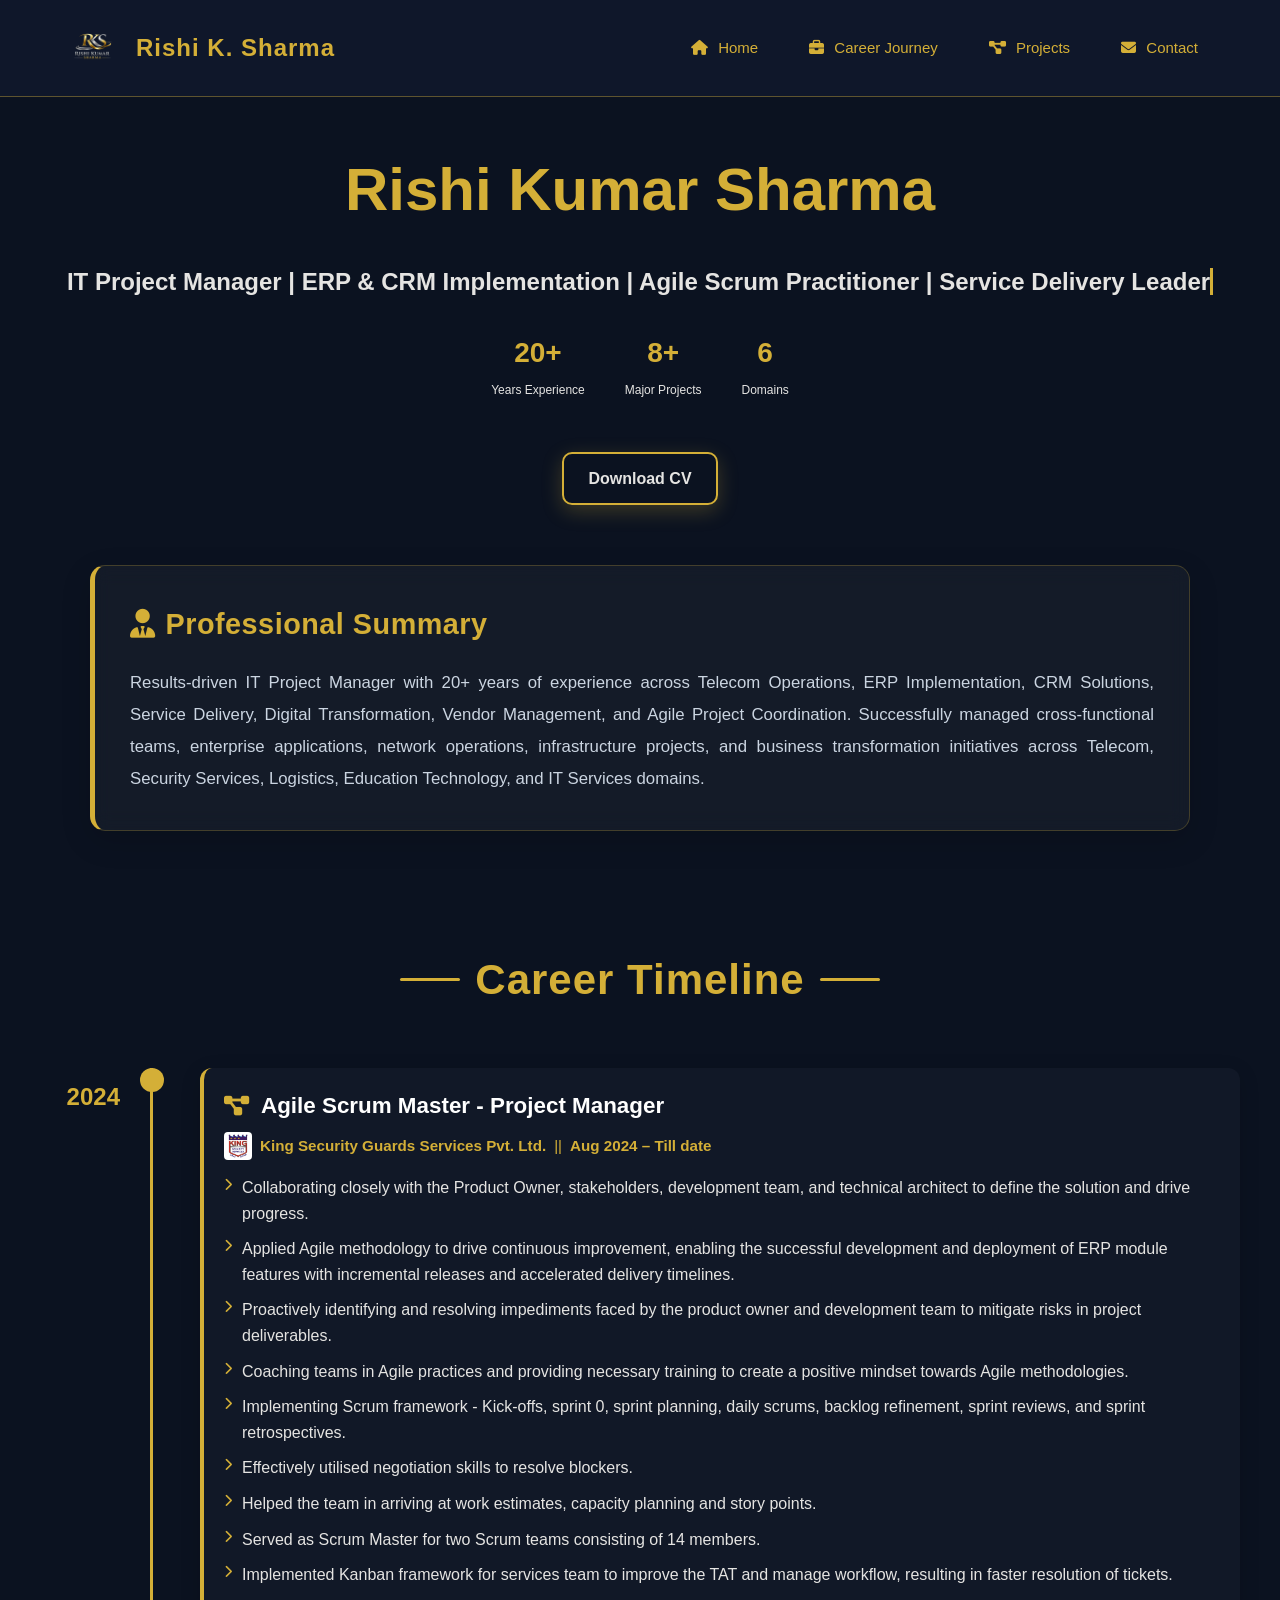
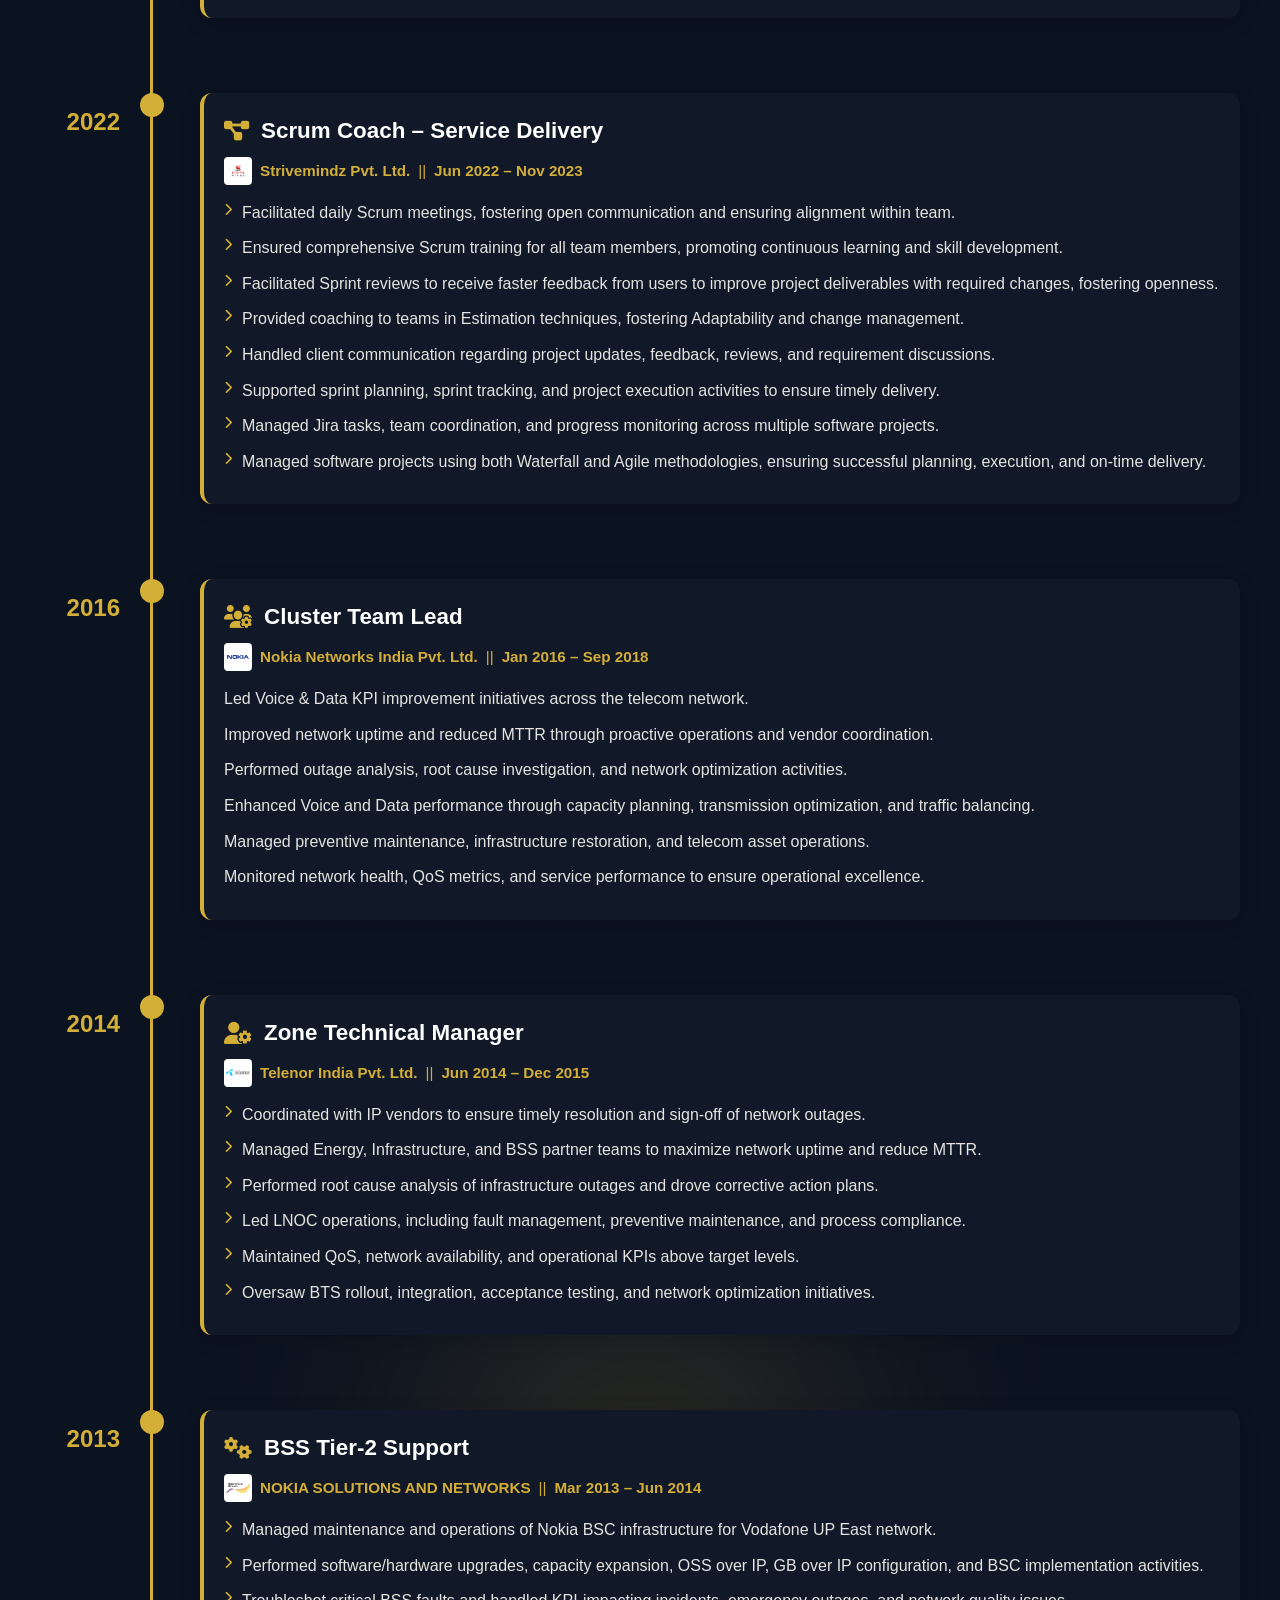
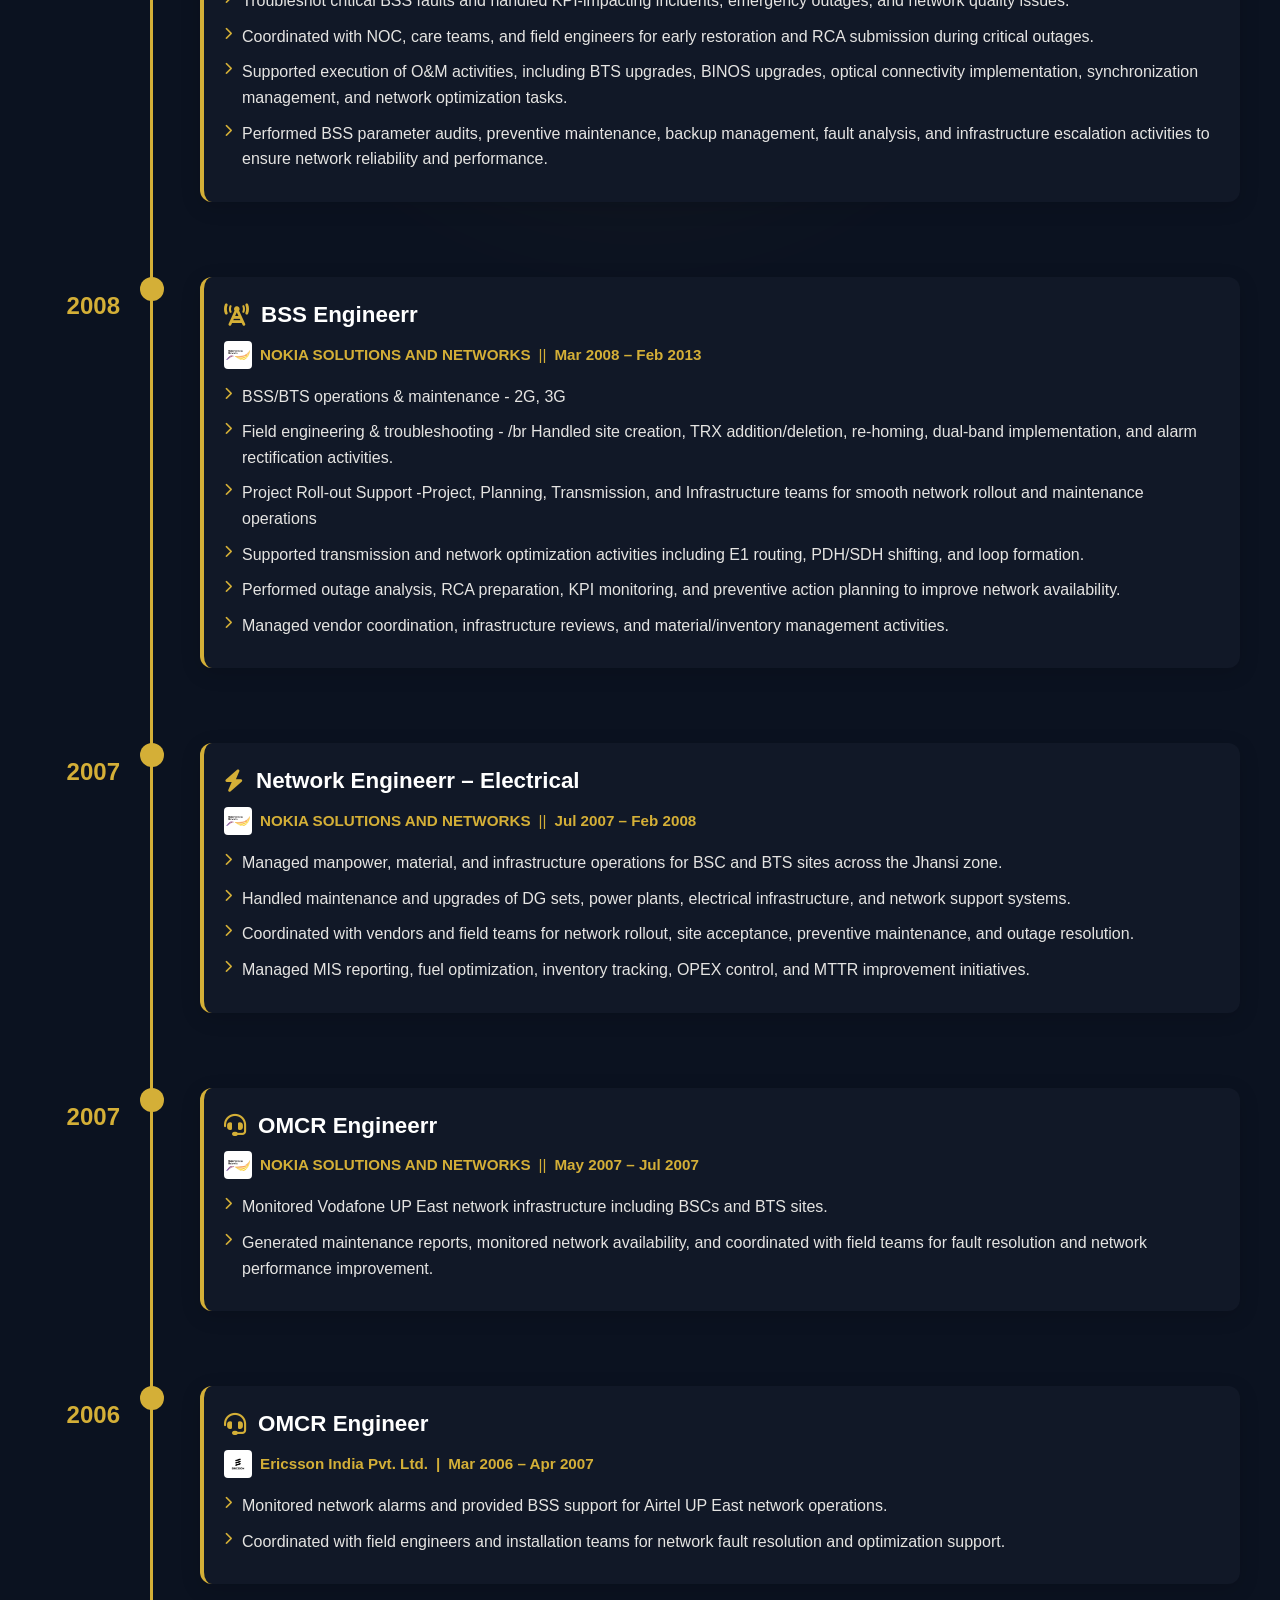
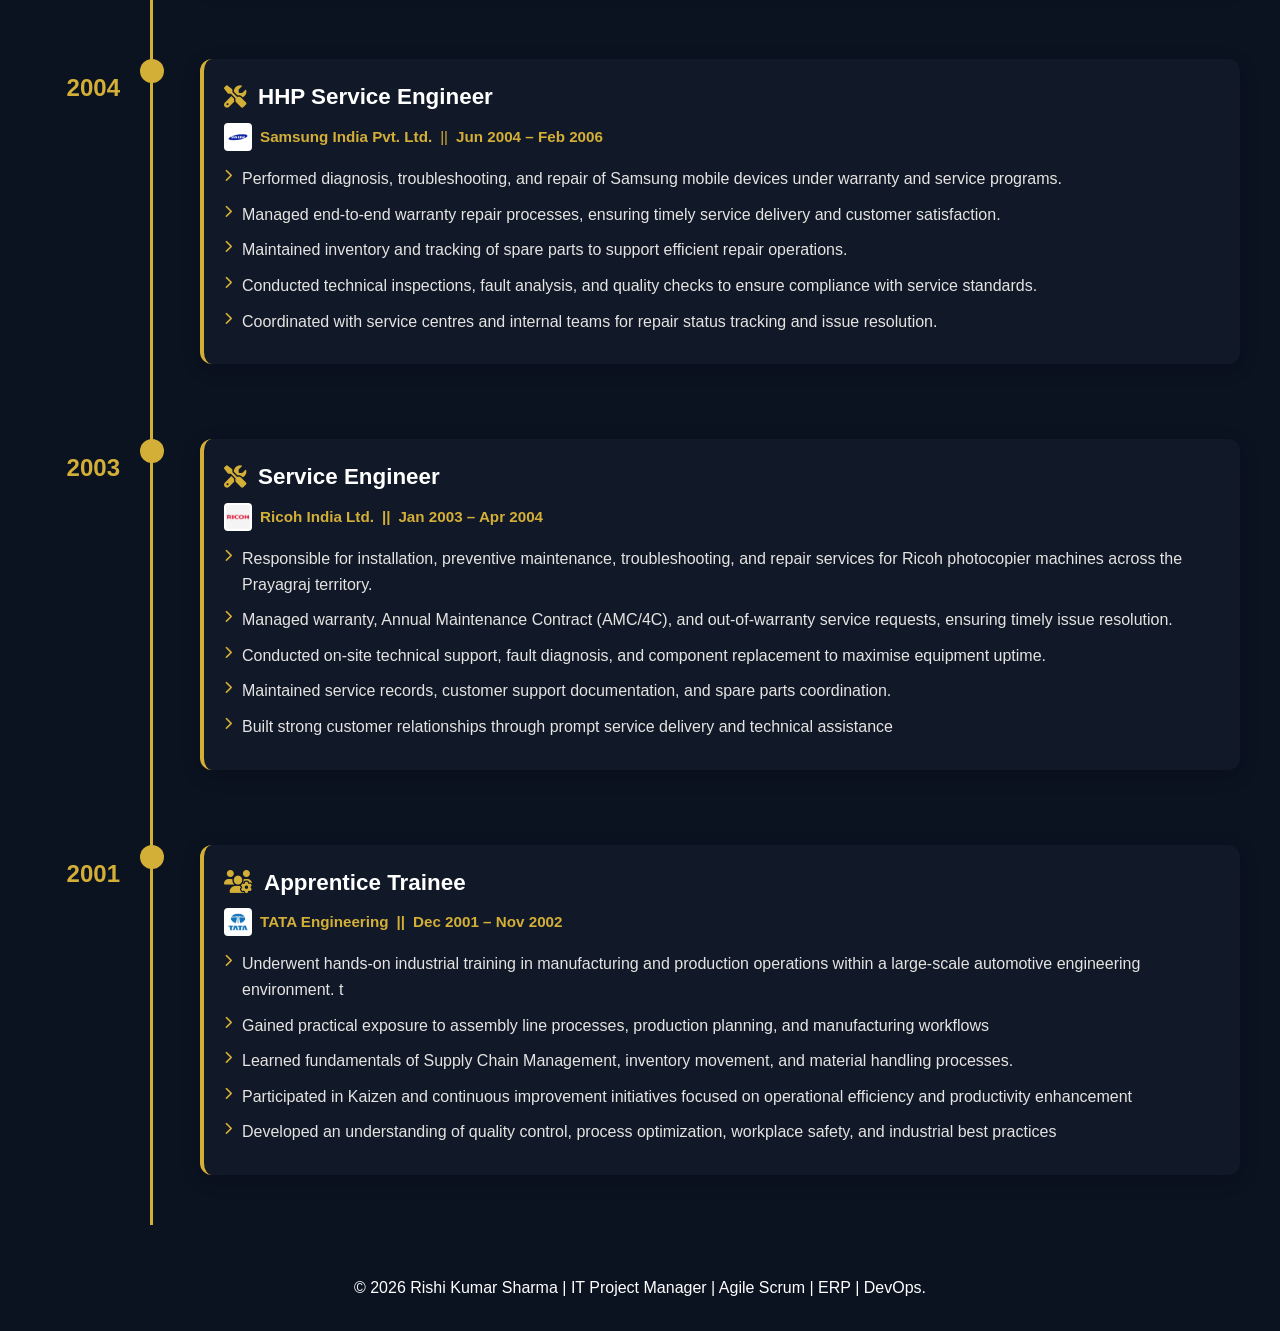
==== commit 29dfd527: "Updated CV & Code Updated" ====
--- a/career.html
+++ b/career.html
@@ -24,13 +24,13 @@
 
 
   <meta name="description"
-content="Professional portfolio of Rishi Kumar Sharma, IT Project Manager, Service Delivery,  ERP Implementation,  Agile Scrum , Digital Transformation.">
+content="Professional portfolio of Rishi K Sharma, IT Project Manager, Service Delivery,  ERP Implementation,  Agile Scrum , Digital Transformation.">
 
 <meta name="keywords"
-content="Rishi Kumar Sharma, IT Project Manager, Agile Scrum, ERP, CRM, DevOps, AWS, Jira, Telecom, Portfolio">
+content="Rishi K. Sharma, IT Project Manager, Agile Scrum, ERP, CRM, DevOps, AWS, Jira, Telecom, Portfolio">
 
 <meta name="author"
-content="Rishi Kumar Sharma">
+content="Rishi K. Sharma">
 
 <meta name="robots"
 content="index,follow">
@@ -53,7 +53,7 @@
 
 <div class="logo">
     <img src="images/RKS_Logo.png" alt="RKS Logo">
-    <span>Rishi Kumar Sharma</span>
+    <span>Rishi K. Sharma</span>
 </div>
 
   <nav class="nav-links">
@@ -88,12 +88,12 @@
 
        <div class="hero-stats">
       <div><h3>20+</h3><span>Years Experience</span></div>
-      <div><h3>25+</h3><span>Major Projects</span></div>
+      <div><h3>8+</h3><span>Major Projects</span></div>
       <div><h3>6</h3><span>Domains</span></div>
     </div>
 
     <div class="hero-buttons">
-      <a href="rishi_kumar_sharma.pdf" class="btn btn-outline">Download CV</a>
+      <a href="CV_Rishi_K_Sharma.pdf" class="btn btn-outline">Download CV</a>
       <!-- <a href="#contact" class="btn-outline">Contact</a> -->
     </div>
 
@@ -153,28 +153,34 @@
 
 
       <div class="experience-item">
-        <h2 class="job-title"><i class="fas fa-diagram-project"></i> <strong>Project Manager - IT</strong></h2>
+        <h2 class="job-title"><i class="fas fa-diagram-project"></i> <strong>Agile Scrum Master - Project Manager</strong></h2>
           <span class="company-details"><img src="images/king_logo.png" alt="King Logo" class="company-logo"><strong>King Security Guards Services Pvt. Ltd.</strong>  ||  <strong>Aug 2024 – Till date</strong></span>
           <ul class="job-responsibilities">
-           <li><i class="fas fa-chevron-right"></i> Coordinated ERP development, issue resolution, enhancements, and new feature implementation with development and QA teams.</li>
-
-            <li><i class="fas fa-chevron-right"></i> Managed project planning, daily tracking, task assignments, and execution timelines to ensure timely delivery.</li>
-
-            <li><i class="fas fa-chevron-right"></i> Conducted daily team meetings, progress reviews, and follow-ups to drive project execution.</li>
-
-            <li><i class="fas fa-chevron-right"></i> Collaborated with vendors and service providers for project updates, deliverables, and operational support.</li>
-
-            <li><i class="fas fa-chevron-right"></i> Managed IT assets, procurement, maintenance, inventory tracking, and operational cost monitoring.</li>
-
-            <li><i class="fas fa-chevron-right"></i> Administered WLAN, Sophos Firewall, and Layer 2/Layer 3 network infrastructure to ensure secure and reliable connectivity.</li>
-
-            <li><i class="fas fa-chevron-right"></i> Oversaw network security, hardware maintenance, troubleshooting, and end-user technical support activities.</li>
-
-            <li><i class="fas fa-chevron-right"></i> Supported office administration, facility management, vendor coordination, and operational compliance activities.</li>
-
-            <li><i class="fas fa-chevron-right"></i> Managed administrative procurement, service contracts, asset records, and office infrastructure requirements.</li>
-
-            <li><i class="fas fa-chevron-right"></i> Coordinated with internal departments and external stakeholders to ensure smooth day-to-day business operations.</li>
+           <li><i class="fas fa-chevron-right"></i> Collaborating closely with the Product Owner, stakeholders, development team, and technical architect to
+define the solution and drive progress.</li>
+
+            <li><i class="fas fa-chevron-right"></i> Applied Agile methodology to drive continuous improvement, enabling the successful development and
+deployment of ERP module features with incremental releases and accelerated delivery timelines.</li>
+
+            <li><i class="fas fa-chevron-right"></i> Proactively identifying and resolving impediments faced by the product owner and development team to
+mitigate risks in project deliverables.</li>
+
+            <li><i class="fas fa-chevron-right"></i> Coaching teams in Agile practices and providing necessary training to create a positive mindset towards
+Agile methodologies.</li>
+
+            <li><i class="fas fa-chevron-right"></i> Implementing Scrum framework - Kick-offs, sprint 0, sprint planning, daily scrums, backlog refinement,
+sprint reviews, and sprint retrospectives.</li>
+
+            <li><i class="fas fa-chevron-right"></i> Effectively utilised negotiation skills to resolve blockers.</li>
+
+            <li><i class="fas fa-chevron-right"></i> Helped the team in arriving at work estimates, capacity planning and story points.</li>
+
+            <li><i class="fas fa-chevron-right"></i> Served as Scrum Master for two Scrum teams consisting of 14 members.</li>
+            
+            <li><i class="fas fa-chevron-right"></i> Implemented Kanban framework for services team to improve the TAT and manage workflow, resulting in
+faster resolution of tickets.</li>
+
+            
         </ul>
         
 </div>
@@ -192,23 +198,28 @@
     <div class="timeline-marker"></div>
 
       <div class="experience-item">
-        <h2 class="job-title"><i class="fas fa-diagram-project"></i> <strong>Project Coordinator</strong></h2>
+        <h2 class="job-title"><i class="fas fa-diagram-project"></i> <strong>Scrum Coach – Service Delivery</strong></h2>
           <span class="company-details"><img src="images/sm_logo.png" alt="SM Logo" class="company-logo"><strong>Strivemindz Pvt. Ltd.</strong>  ||  <strong>Jun 2022 – Nov 2023</strong></span>
           <ul class="job-responsibilities">
              
-              <li><i class="fas fa-chevron-right"></i> Coordinated web designers, developers, and QA teams to ensure timely and successful project delivery.</li>
-
-              <li><i class="fas fa-chevron-right"></i> Managed Agile Scrum ceremonies, sprint planning, tracking, and workflow coordination.</li>
-
-              <li><i class="fas fa-chevron-right"></i> Monitored project progress, task assignments, and team activities using Jira.</li>
-
-              <li><i class="fas fa-chevron-right"></i> Facilitated daily Scrum meetings to track deliverables, resolve blockers, and improve team collaboration.</li>
-
-              <li><i class="fas fa-chevron-right"></i> Acted as the primary point of contact for client communications, feedback, and requirement discussions.</li>
-
-              <li><i class="fas fa-chevron-right"></i> Supported project execution, resource coordination, and on-time delivery across multiple software projects.</li>
-
-              <li><i class="fas fa-chevron-right"></i> Conducted Jira onboarding and training sessions for new team members and stakeholders.</li>
+              <li><i class="fas fa-chevron-right"></i>Facilitated daily Scrum meetings, fostering open communication and ensuring alignment within team.</li>
+
+              <li><i class="fas fa-chevron-right"></i> Ensured comprehensive Scrum training for all team members, promoting continuous learning and skill
+development.</li>
+
+              <li><i class="fas fa-chevron-right"></i> Facilitated Sprint reviews to receive faster feedback from users to improve project deliverables with
+required changes, fostering openness.</li>
+
+              <li><i class="fas fa-chevron-right"></i> Provided coaching to teams in Estimation techniques, fostering Adaptability and change management.</li>
+
+              <li><i class="fas fa-chevron-right"></i> Handled client communication regarding project updates, feedback, reviews, and requirement discussions.</li>
+
+              <li><i class="fas fa-chevron-right"></i> Supported sprint planning, sprint tracking, and project execution activities to ensure timely delivery.</li>
+
+              <li><i class="fas fa-chevron-right"></i> Managed Jira tasks, team coordination, and progress monitoring across multiple software projects.</li>
+
+              <li><i class="fas fa-chevron-right"></i> Managed software projects using both Waterfall and Agile methodologies, ensuring successful planning,
+execution, and on-time delivery.</li>
 
           </ul>
         
--- a/style1.css
+++ b/style1.css
@@ -41,6 +41,7 @@
   margin:auto;
   background:#0F172A;
   padding: 20px;
+  
 }
 
 .container-career{
@@ -1833,7 +1834,7 @@
     margin:20px auto;
     border-radius:20px;
     overflow:hidden;
-    box-shadow:0 10px 30px rgba(0,0,0,0.25);
+    box-shadow:0 01px 30px rgba(0,0,0,0.25);
 }
 
 .profile-banner img{
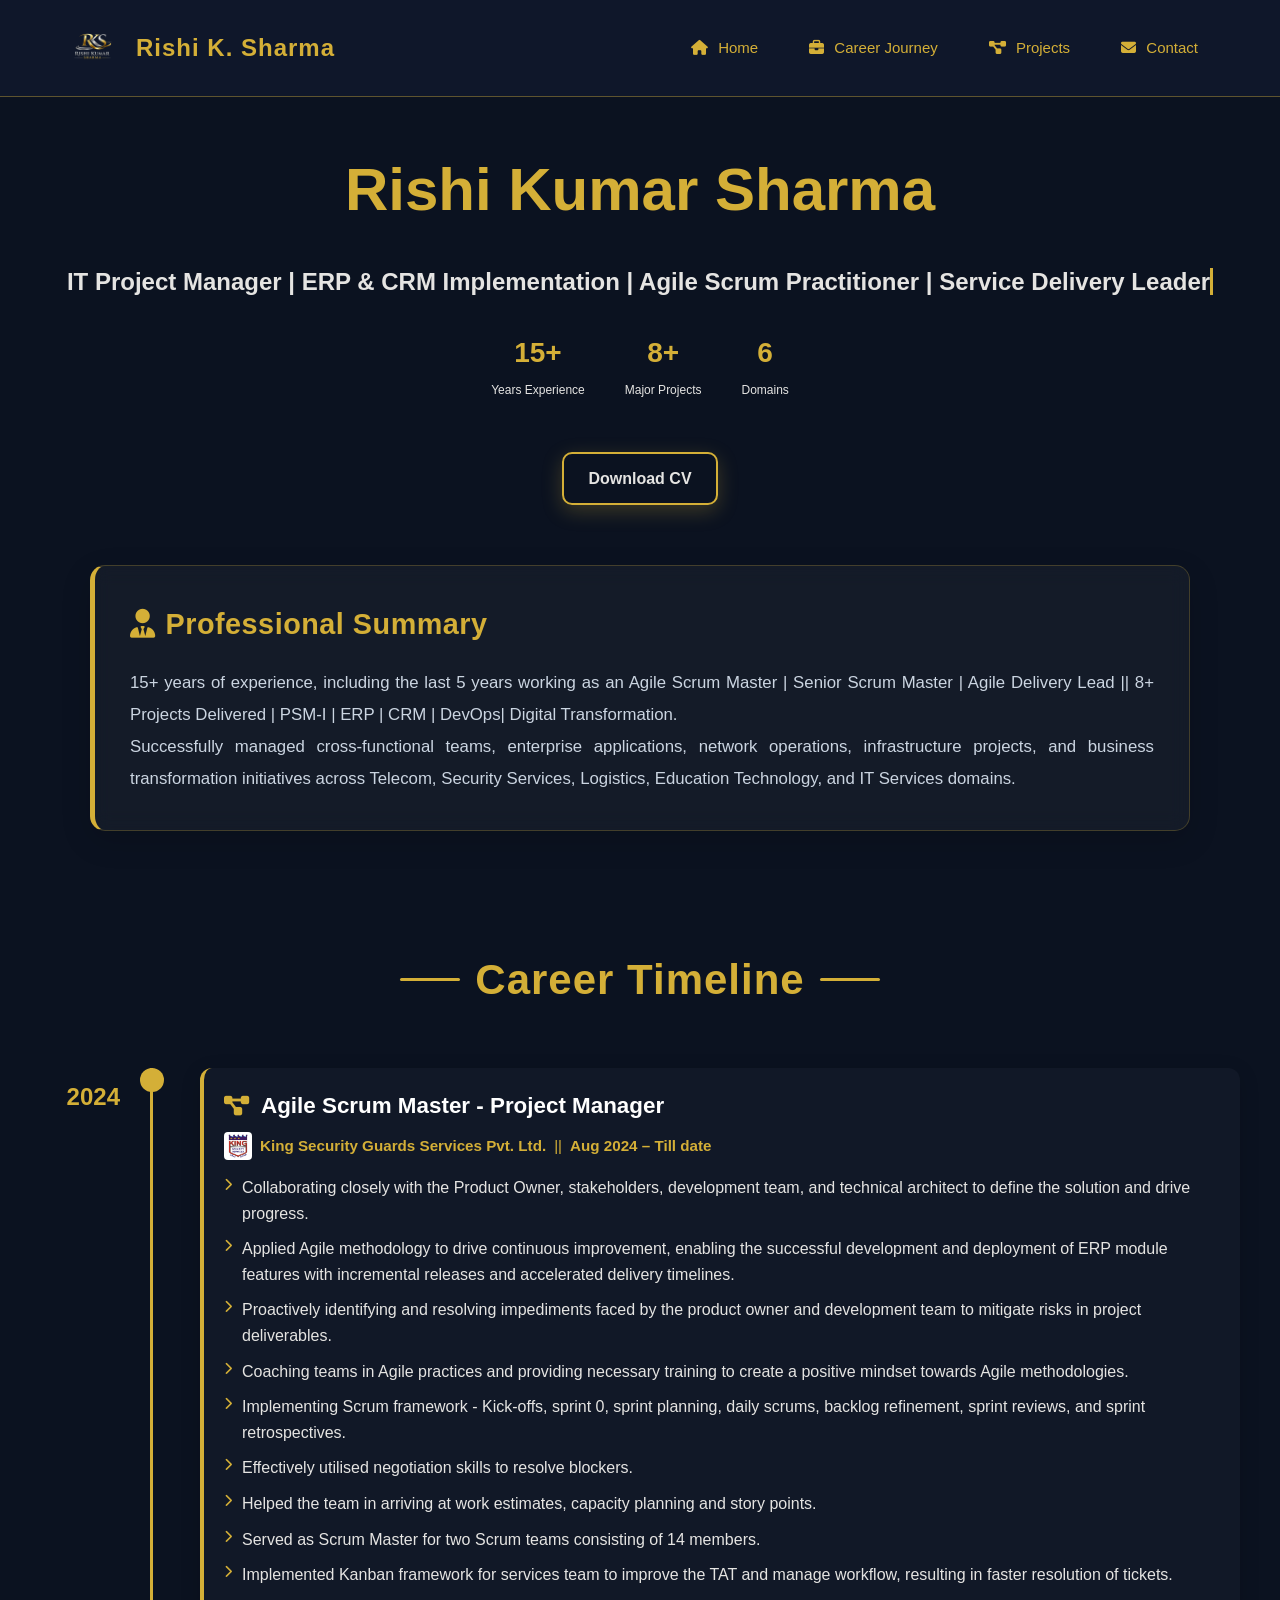
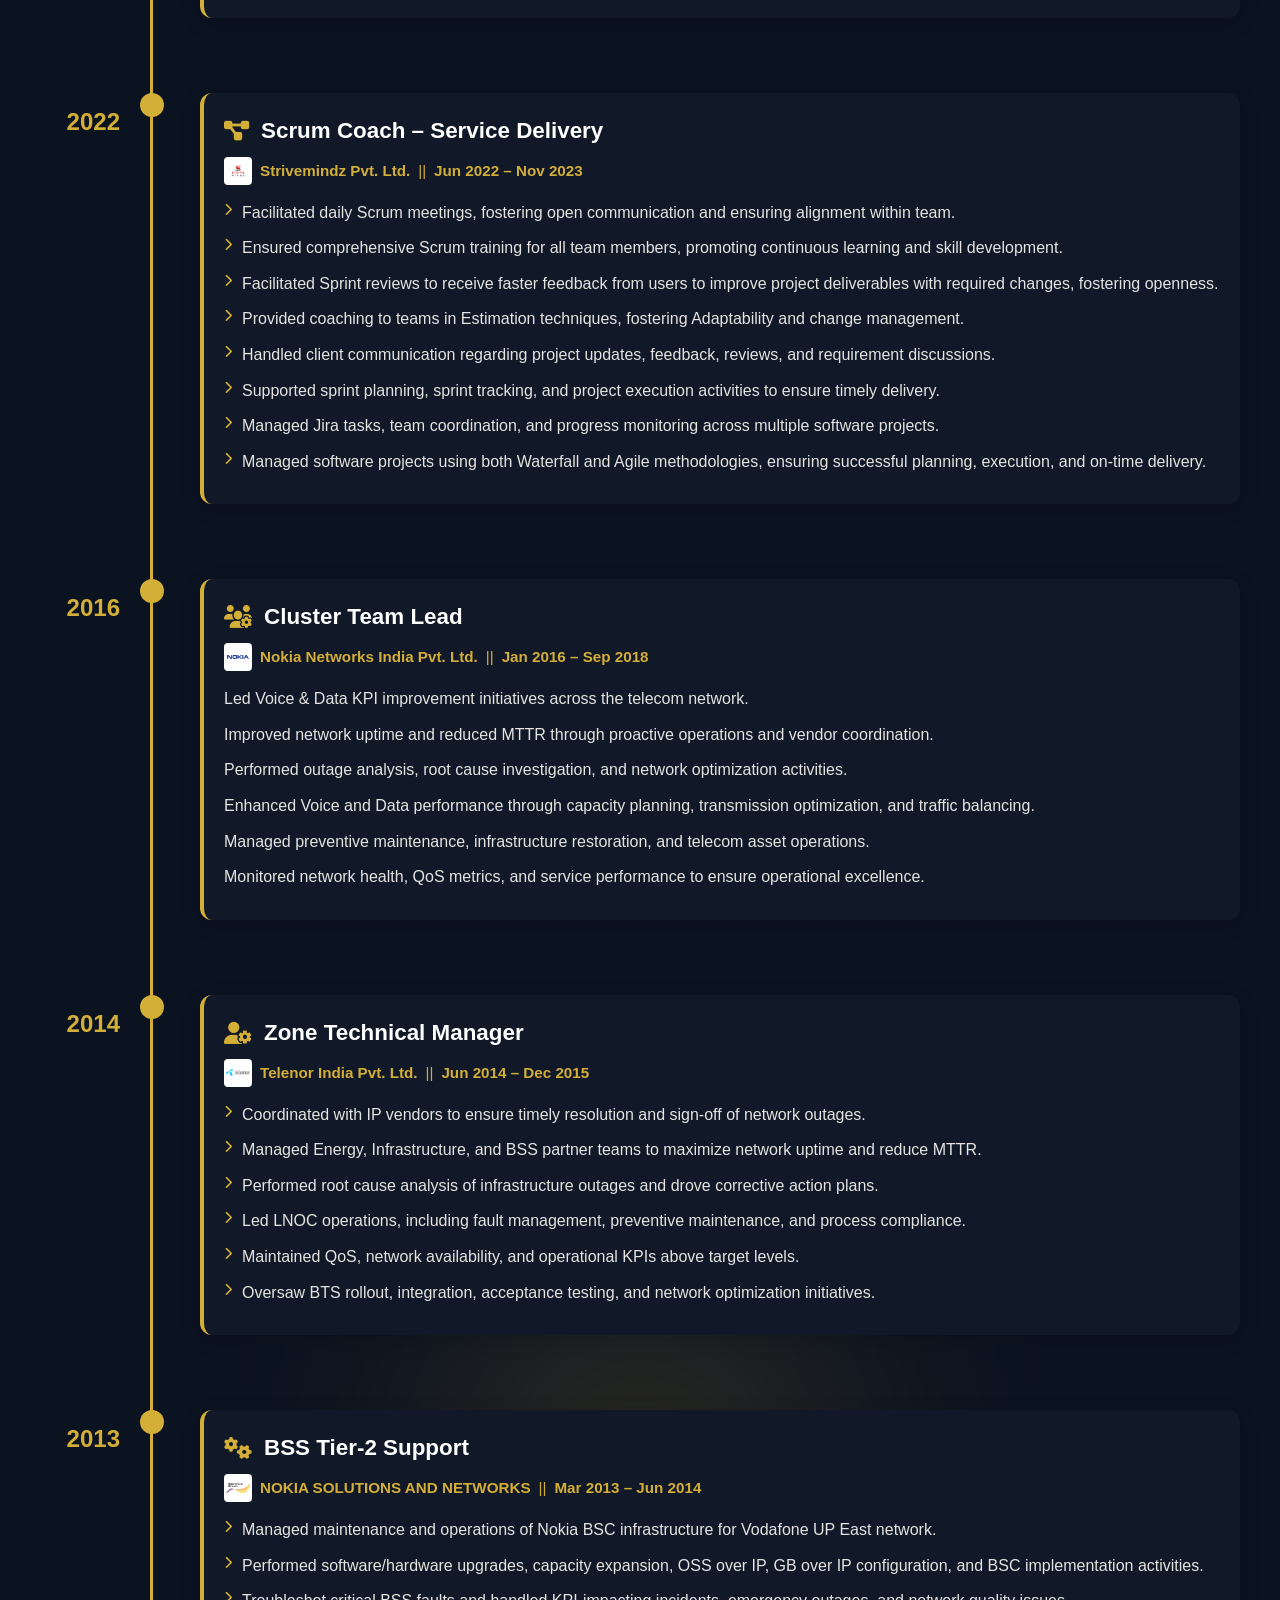
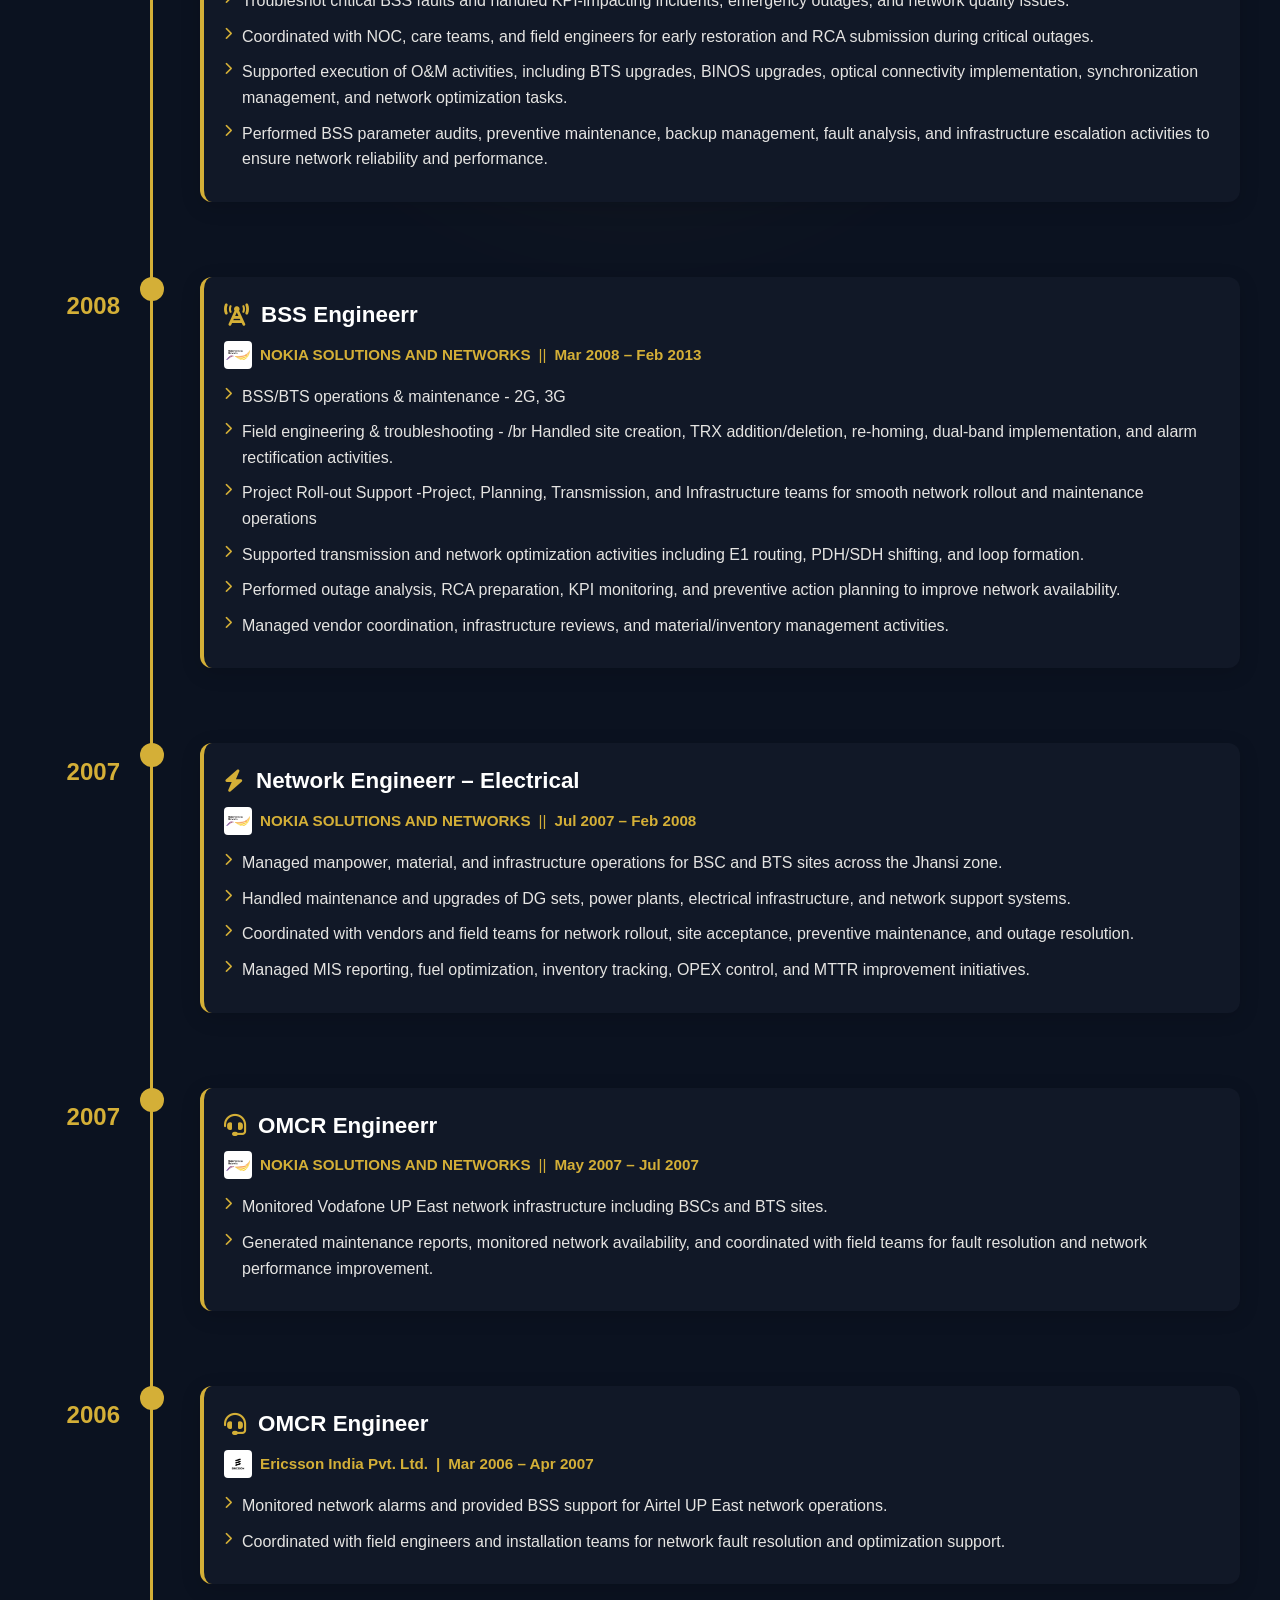
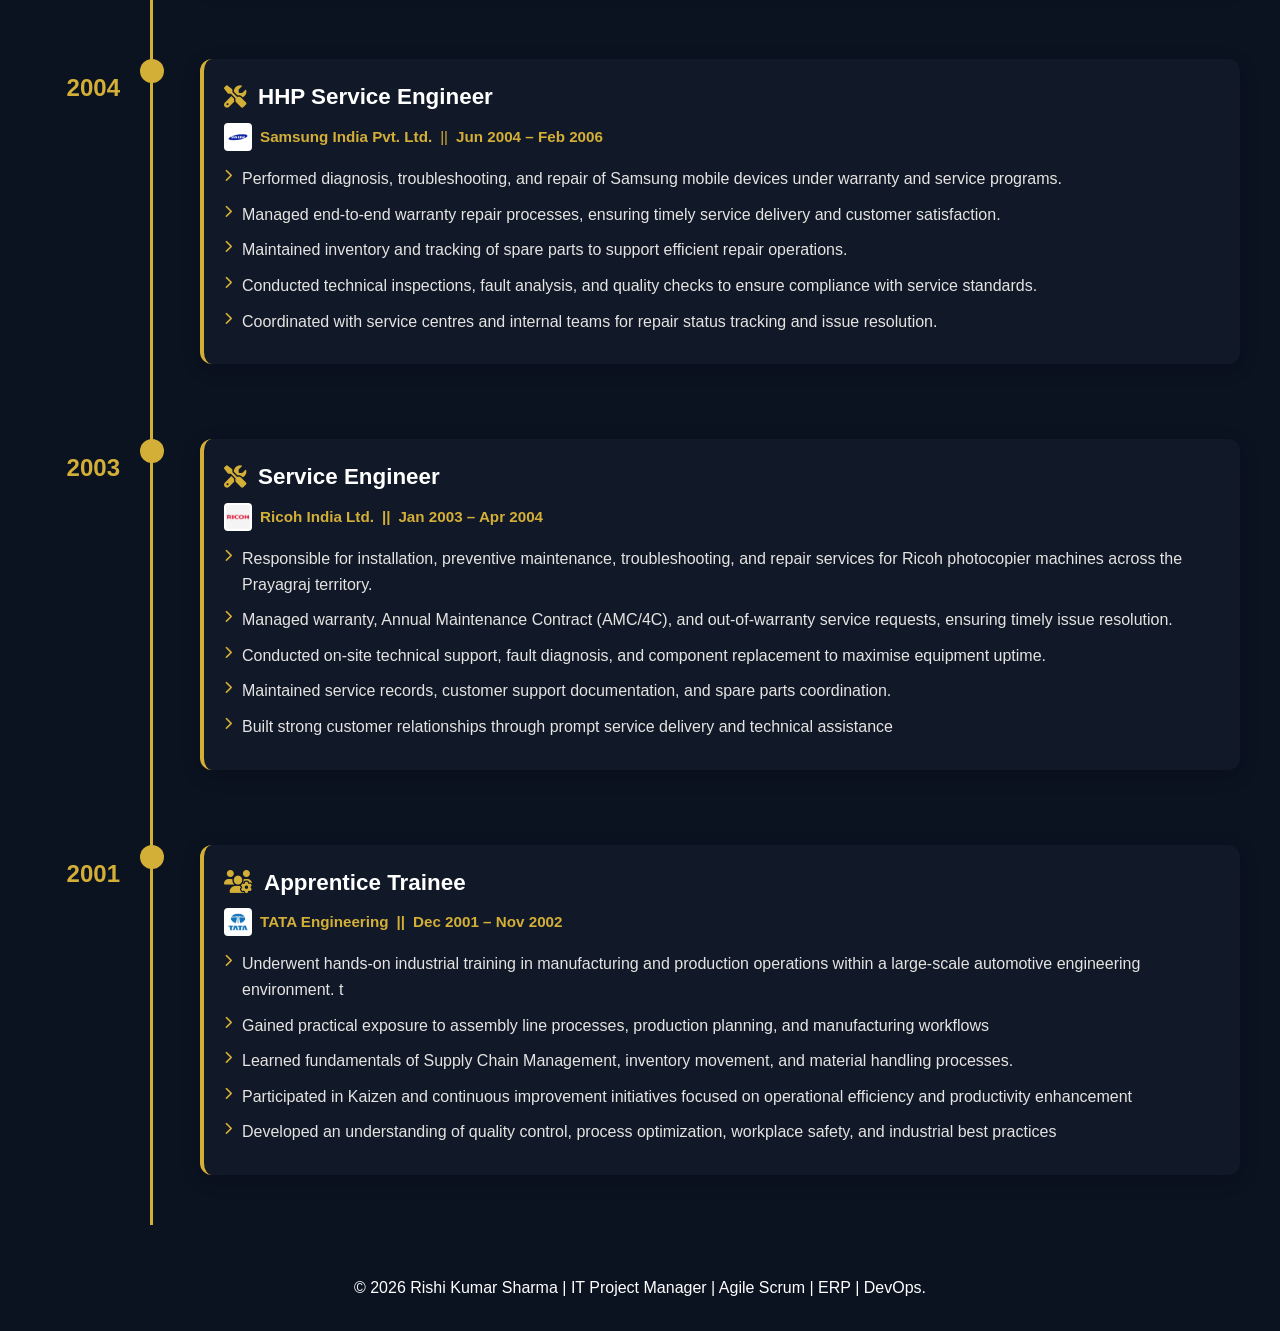
==== commit 4bed184c: "update code" ====
--- a/career.html
+++ b/career.html
@@ -87,7 +87,7 @@
     </h2>
 
        <div class="hero-stats">
-      <div><h3>20+</h3><span>Years Experience</span></div>
+      <div><h3>15+</h3><span>Years Experience</span></div>
       <div><h3>8+</h3><span>Major Projects</span></div>
       <div><h3>6</h3><span>Domains</span></div>
     </div>
@@ -109,9 +109,11 @@
 <h3><i class="fas fa-user-tie"></i>Professional Summary</h3>
 
 <p>
-Results-driven IT Project Manager with 20+ years of experience across Telecom Operations,
-ERP Implementation, CRM Solutions, Service Delivery, Digital Transformation,
-Vendor Management, and Agile Project Coordination.
+15+ years of experience, including the last 5 years working as an Agile Scrum Master | Senior Scrum
+Master | Agile Delivery Lead || 8+ Projects Delivered | PSM-I | ERP | CRM | DevOps| Digital
+Transformation. 
+
+<br>
 
 Successfully managed cross-functional teams, enterprise applications,
 network operations, infrastructure projects, and business transformation initiatives
